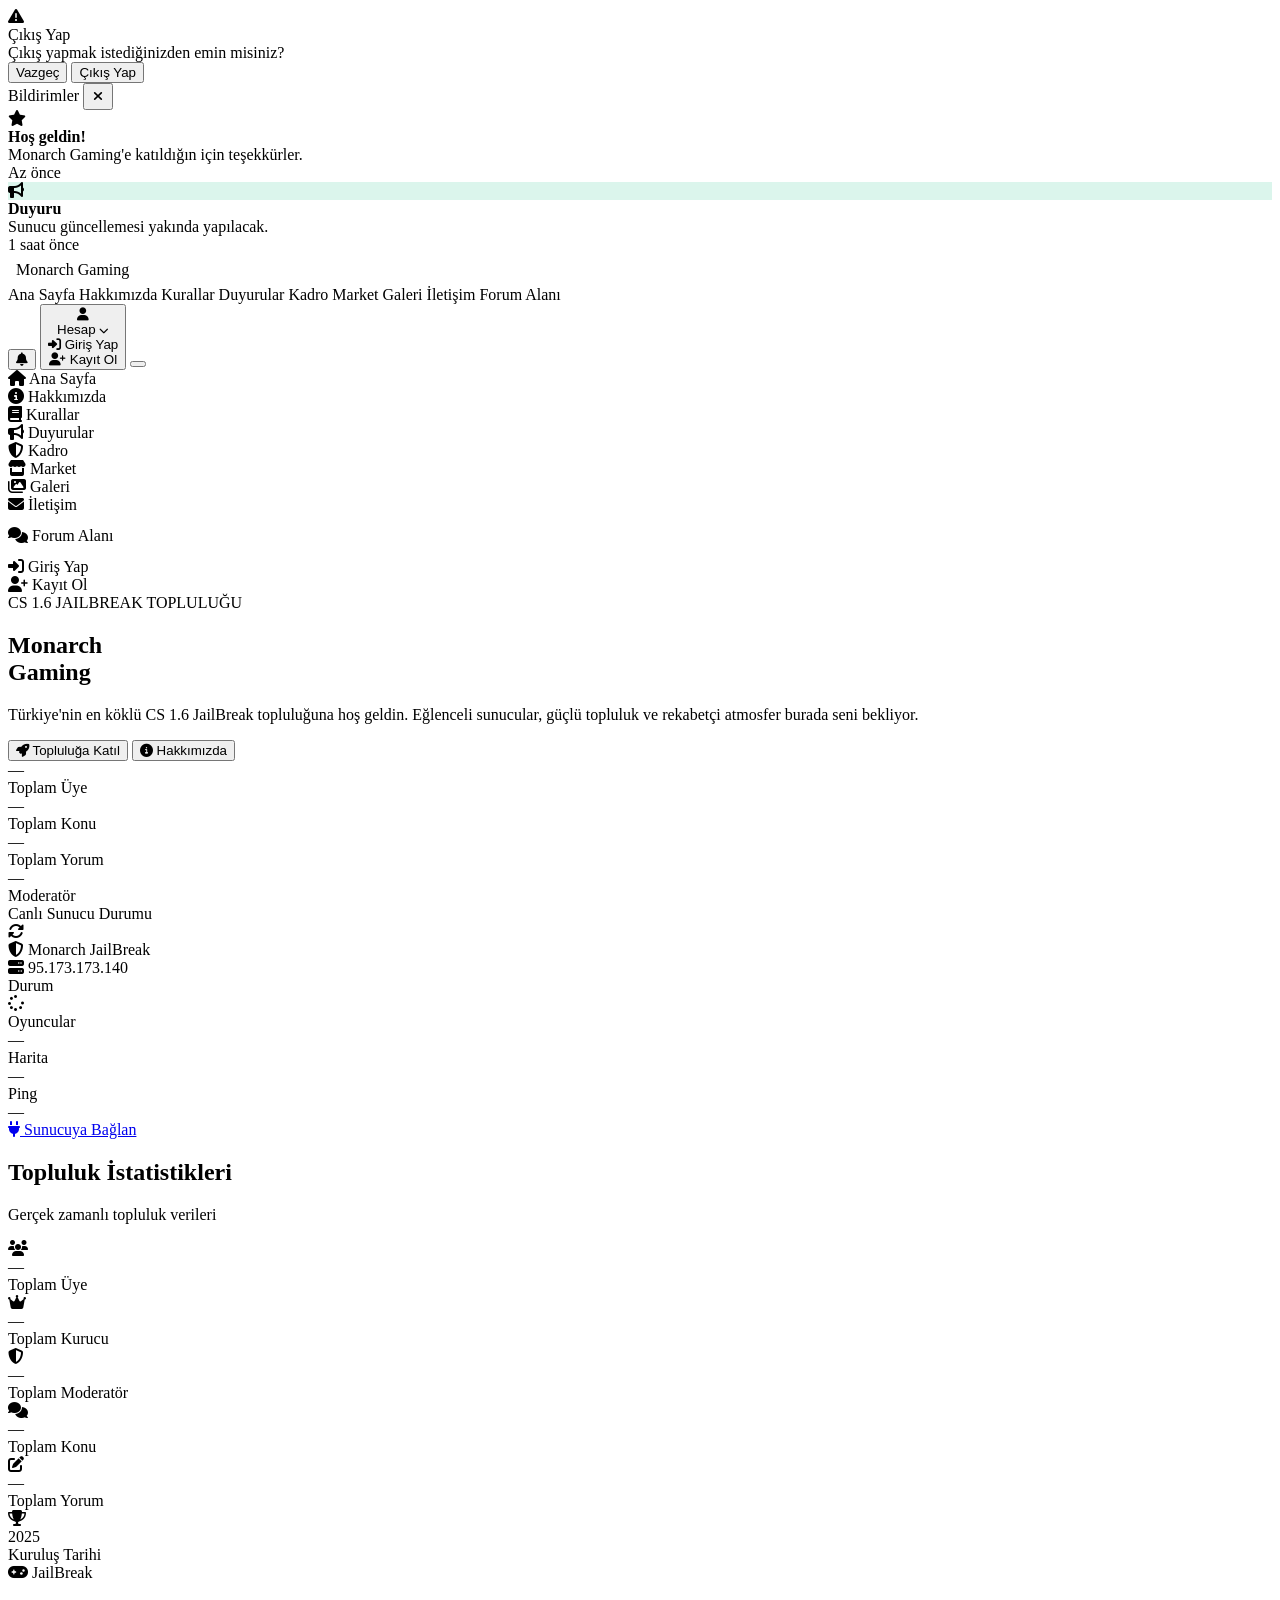
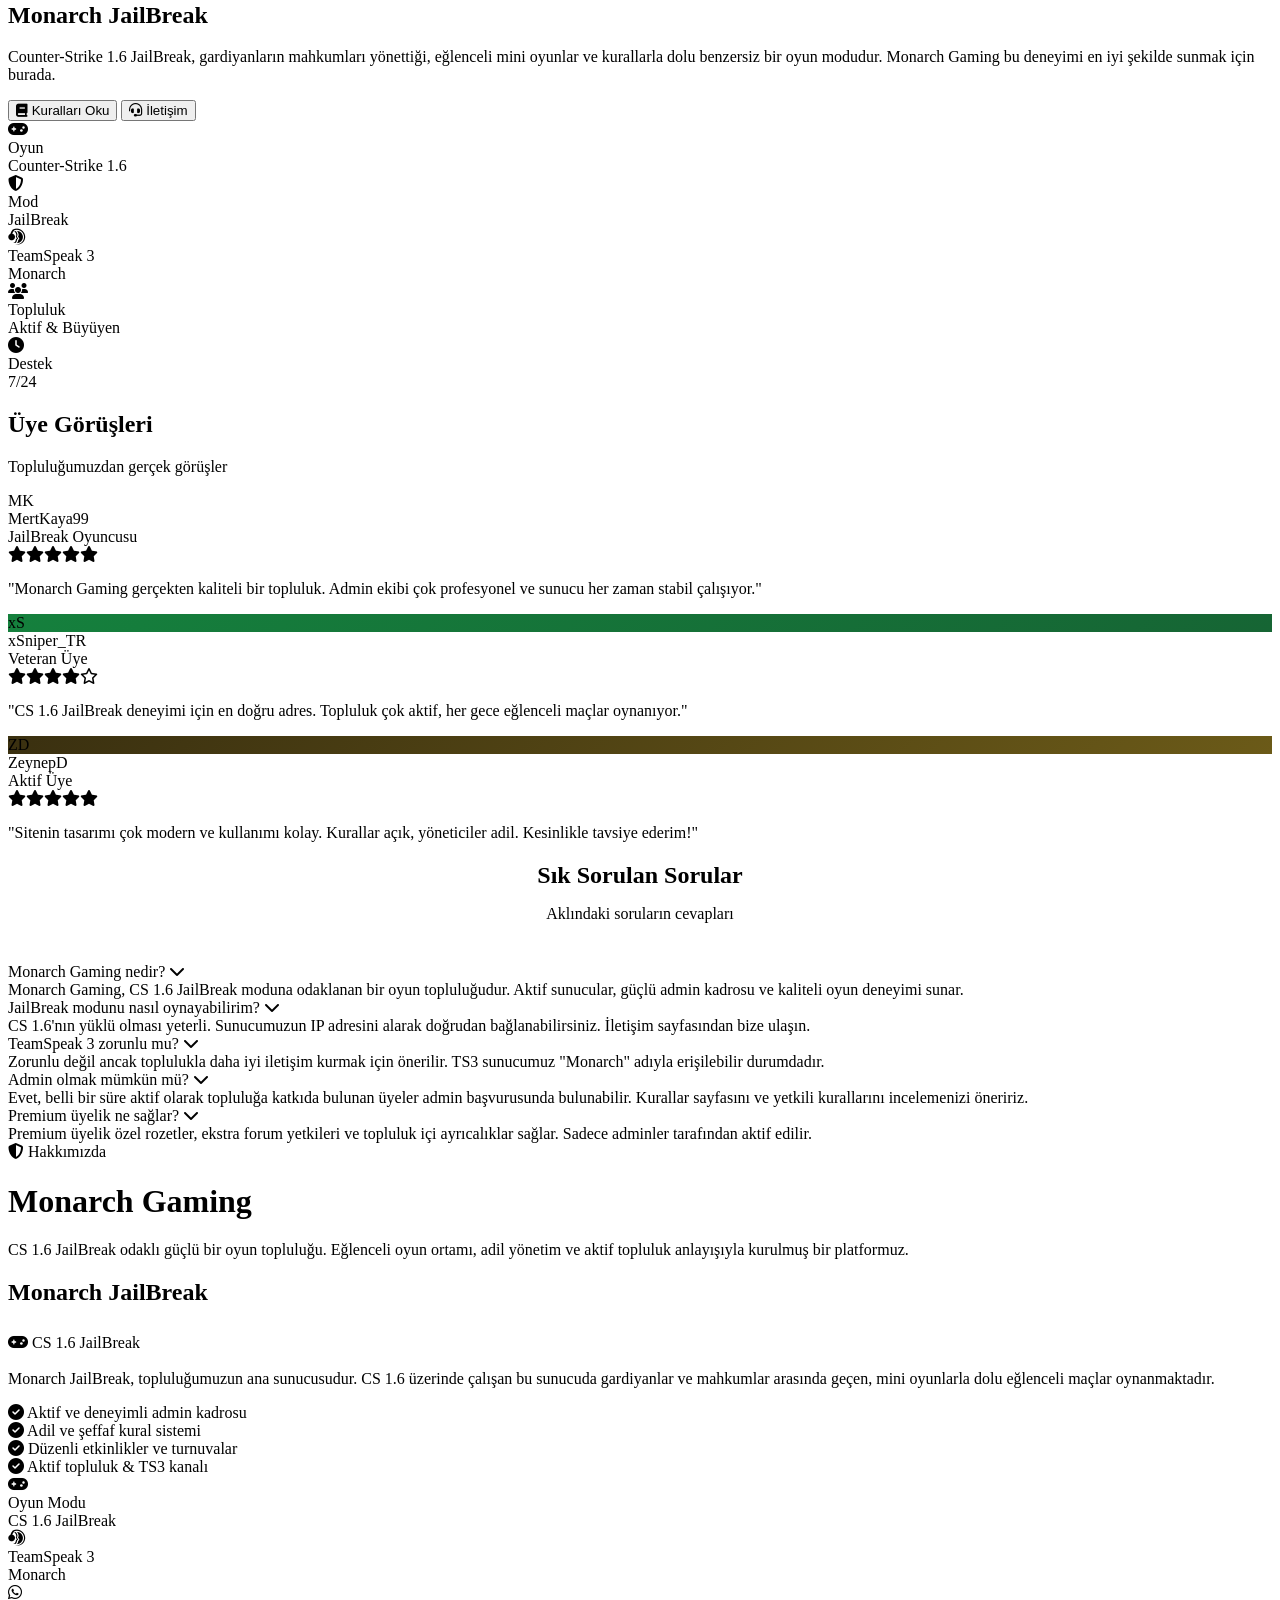
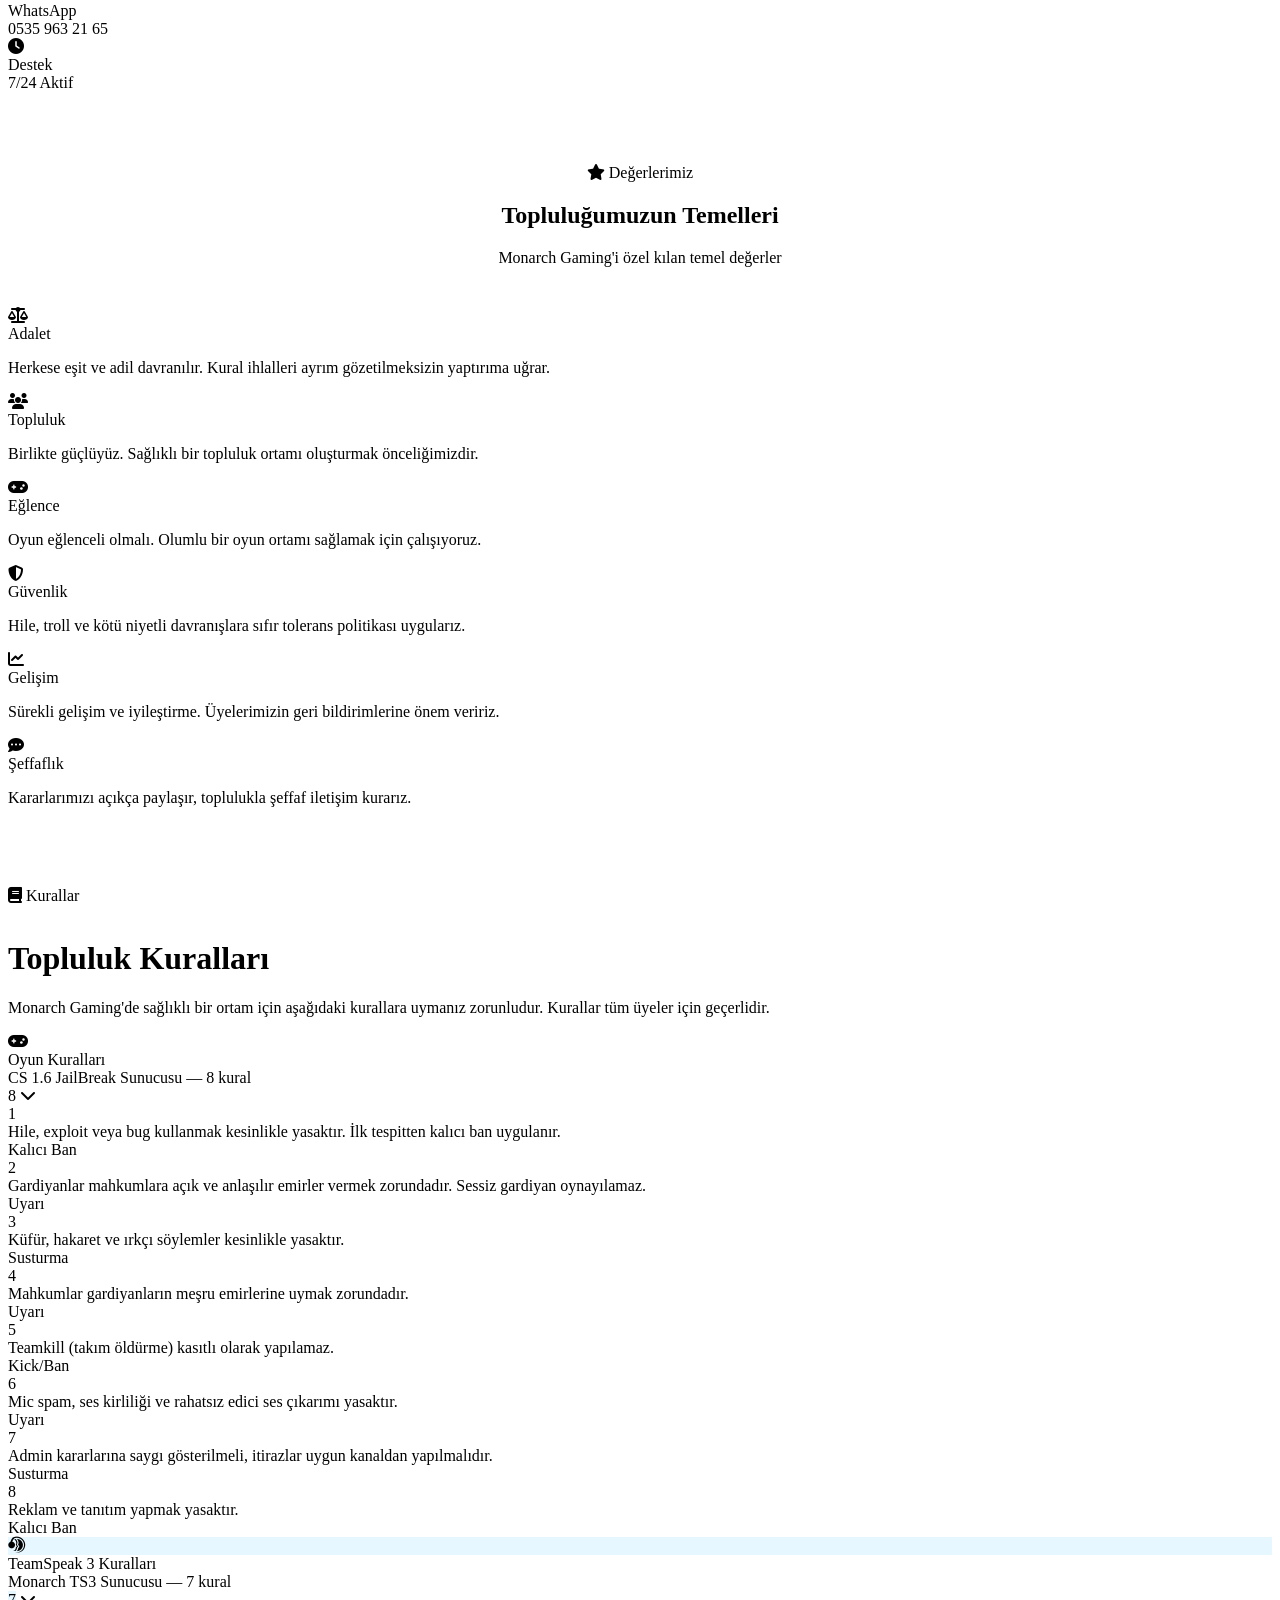
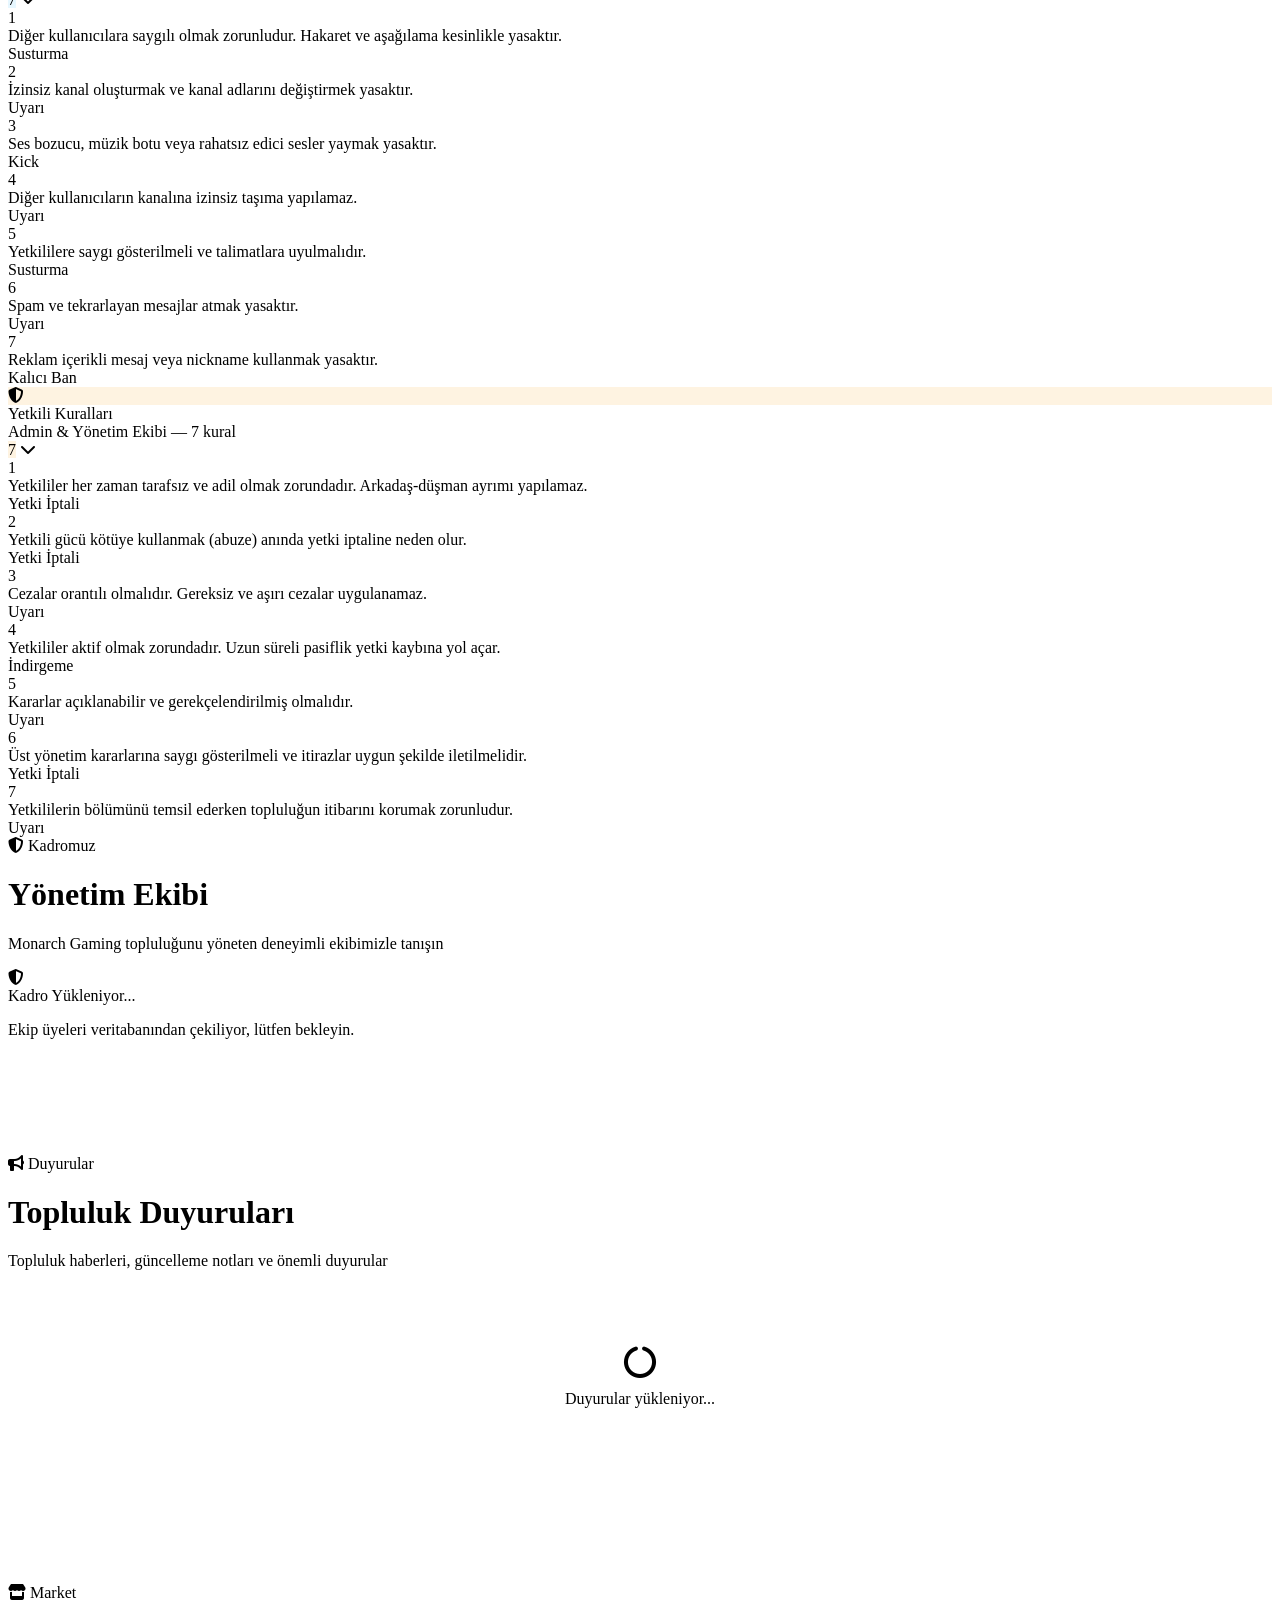
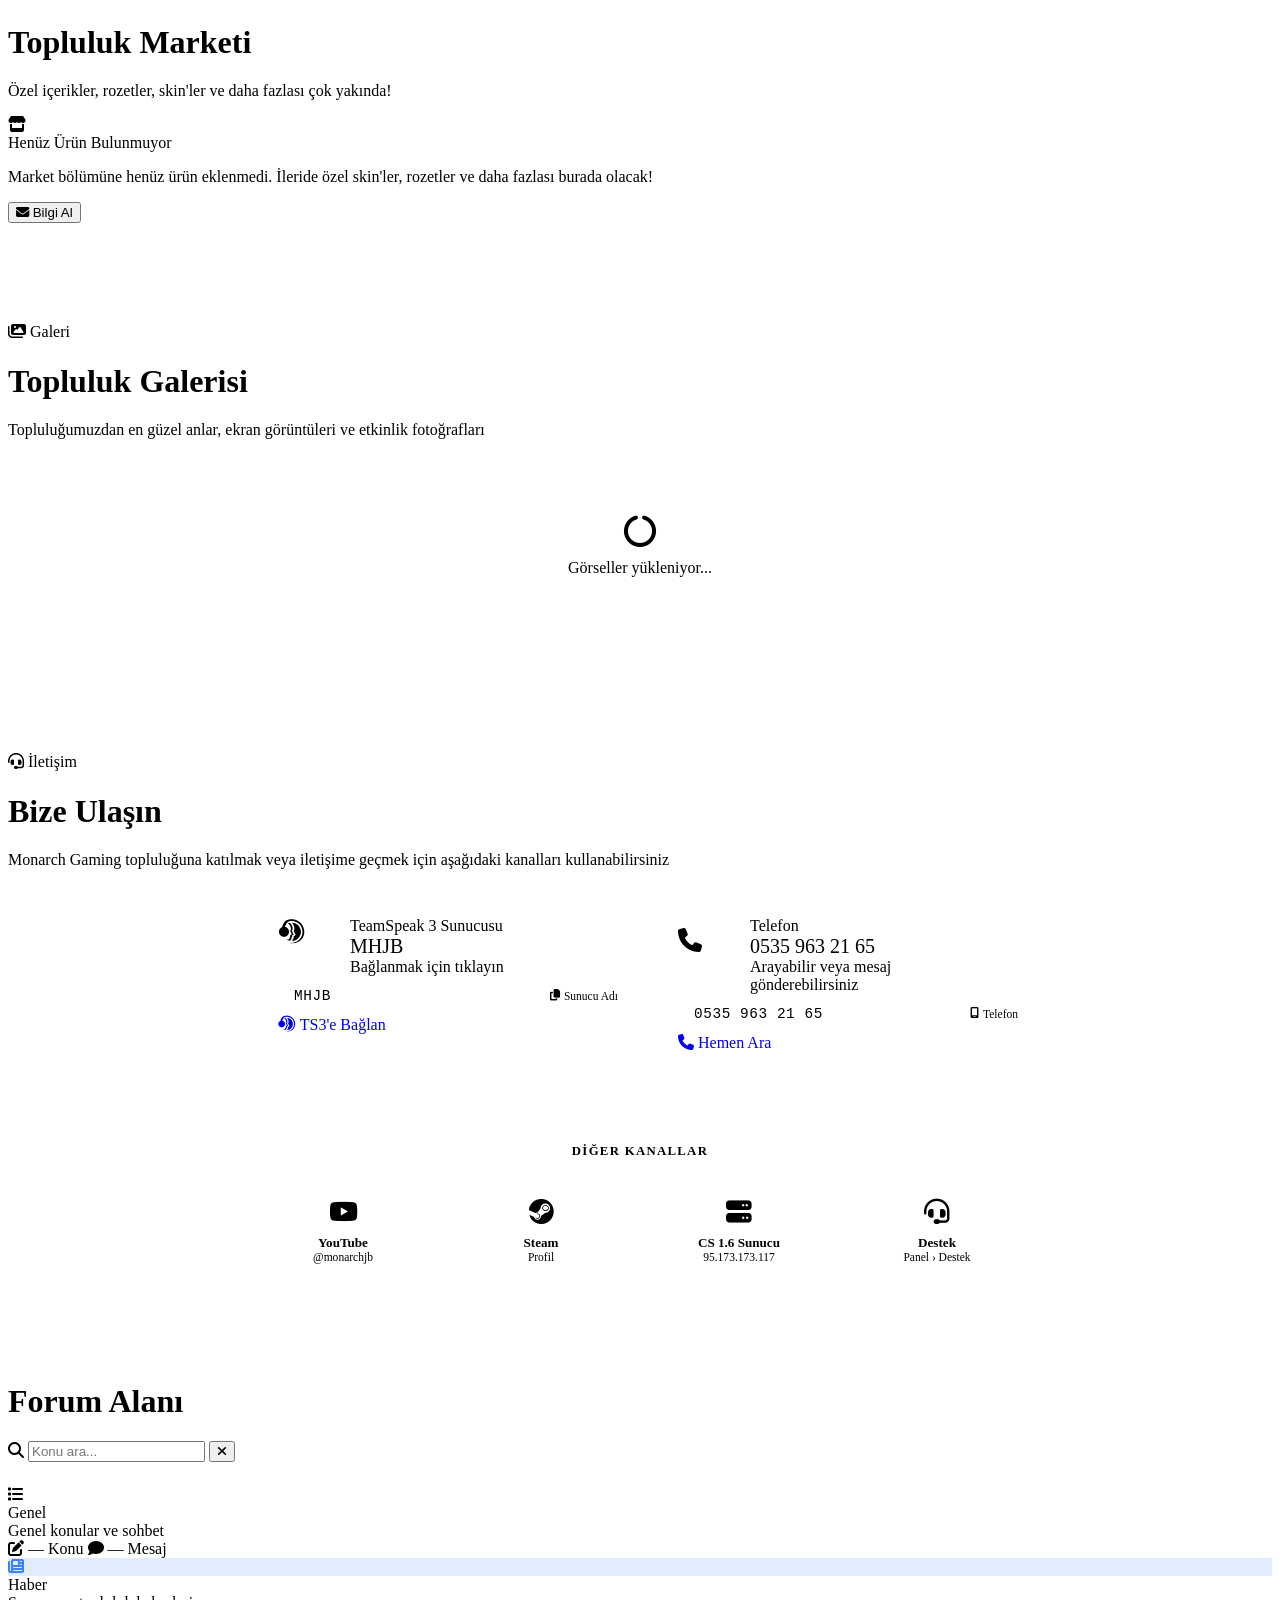
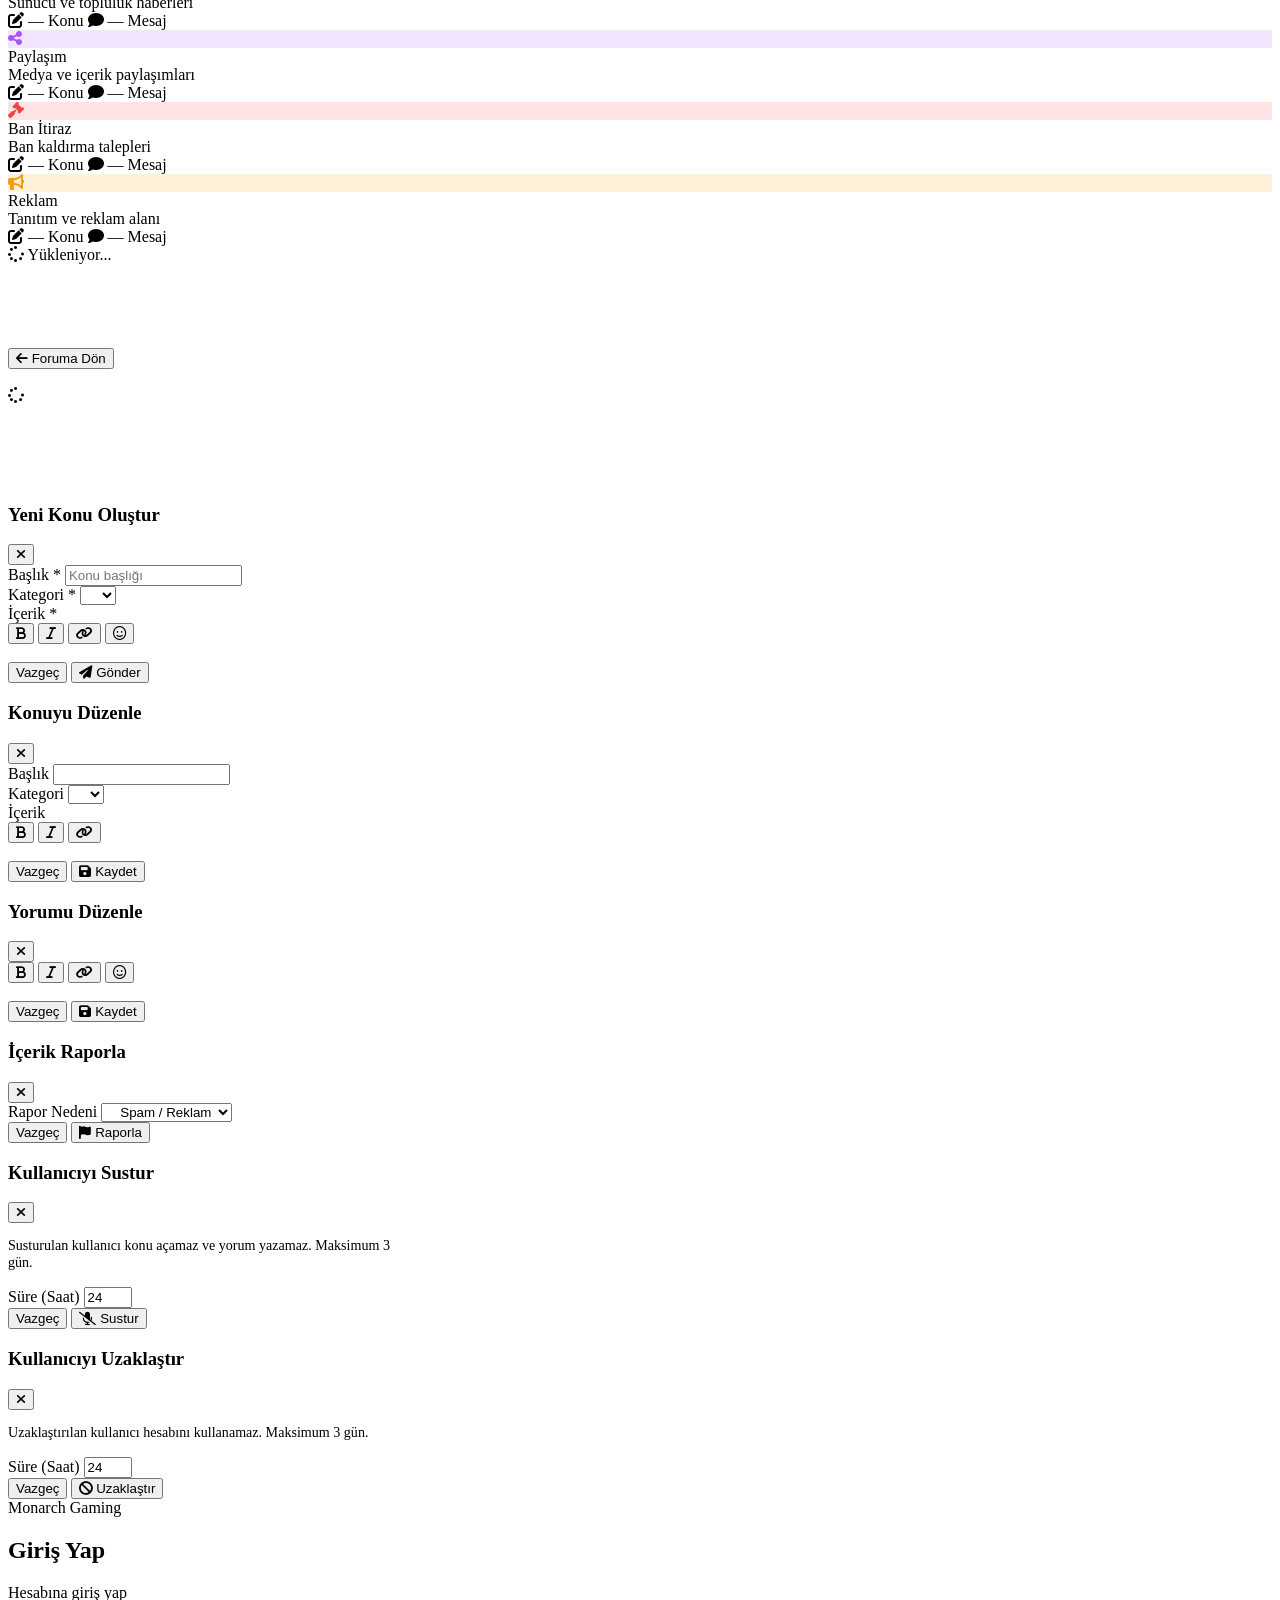
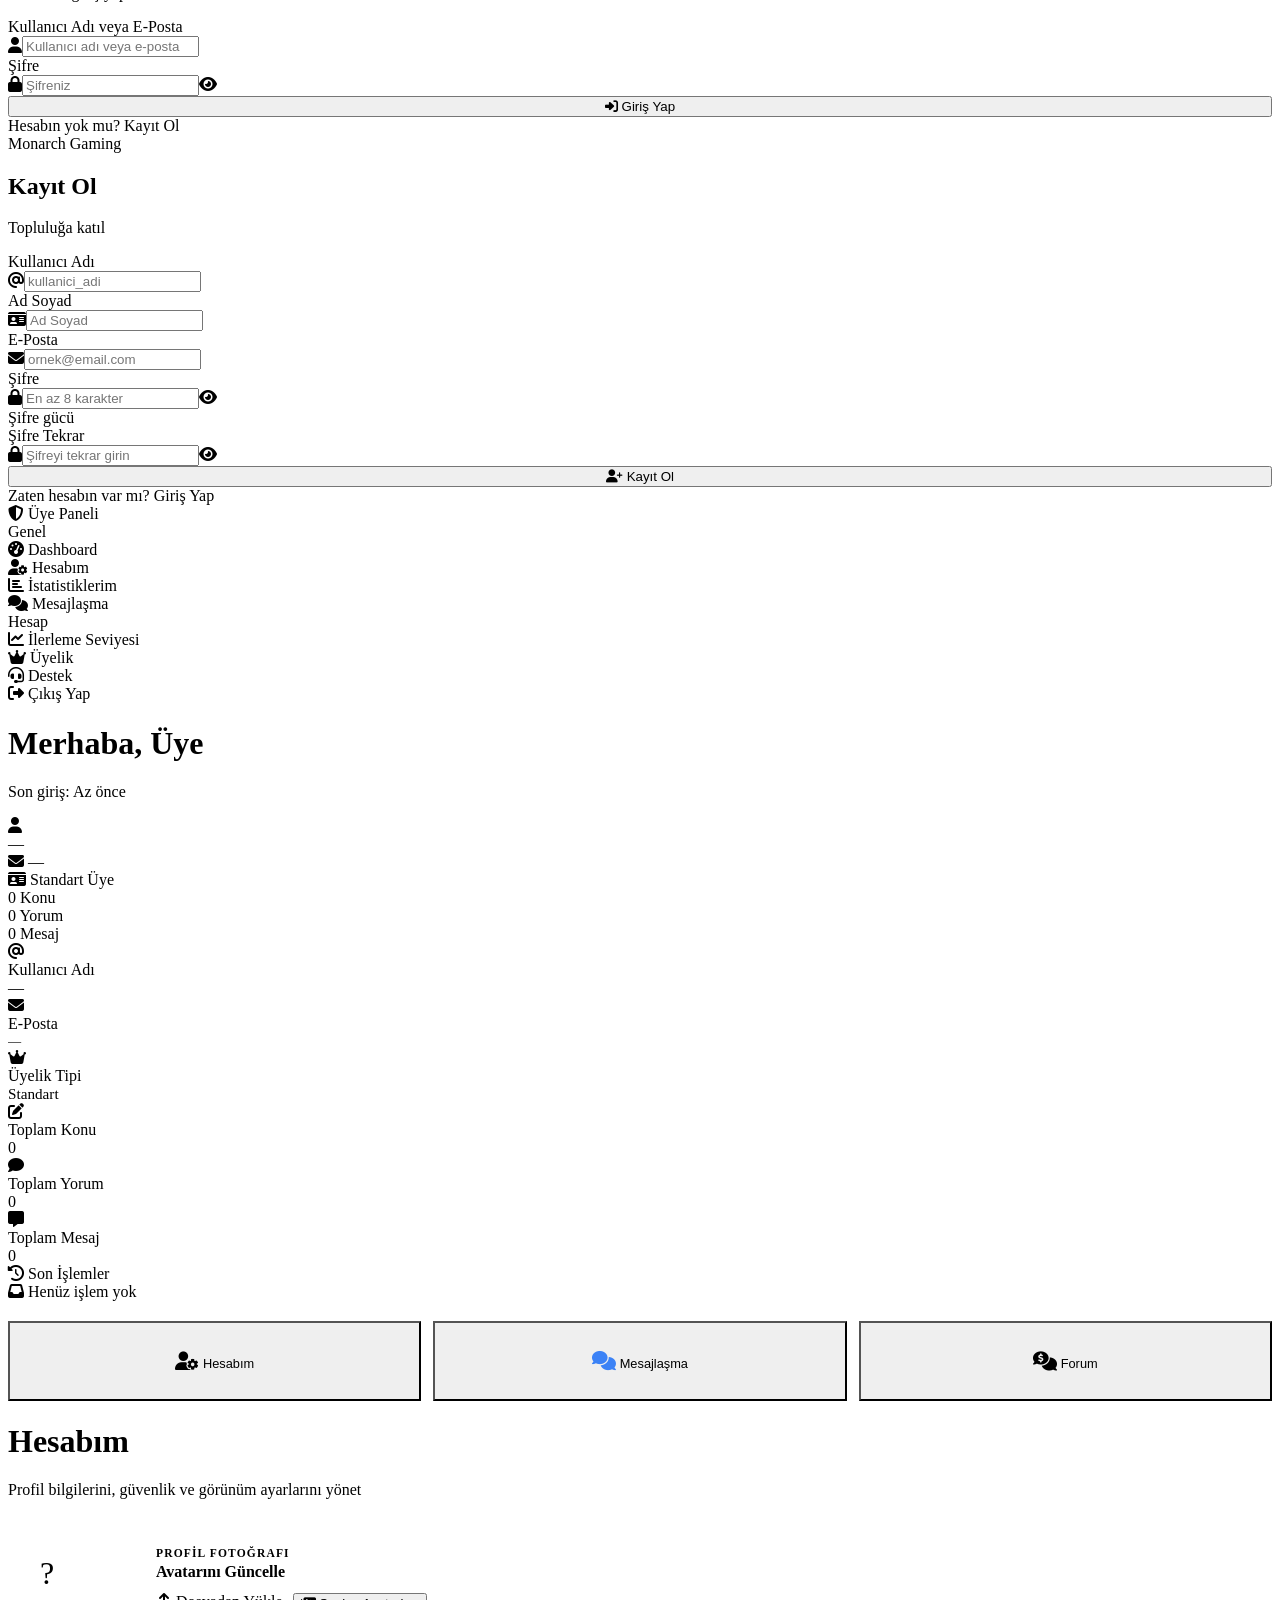
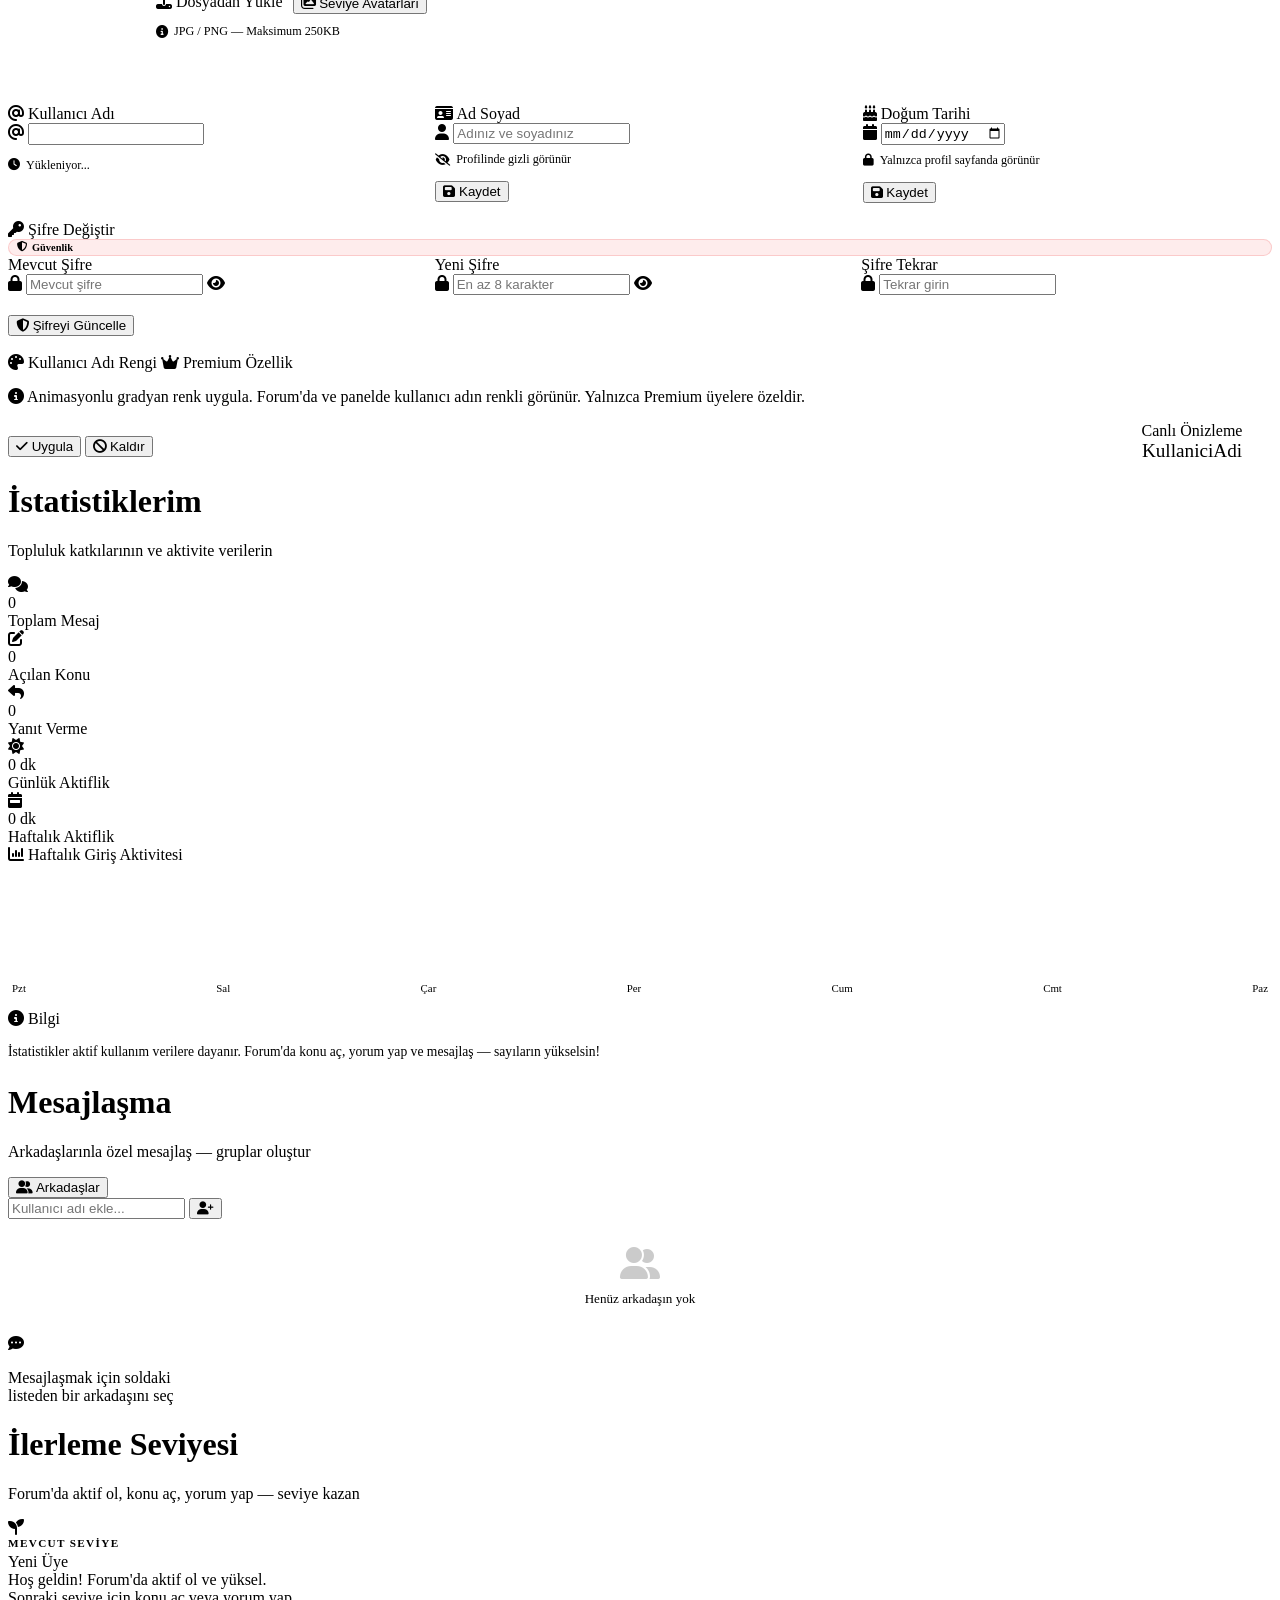
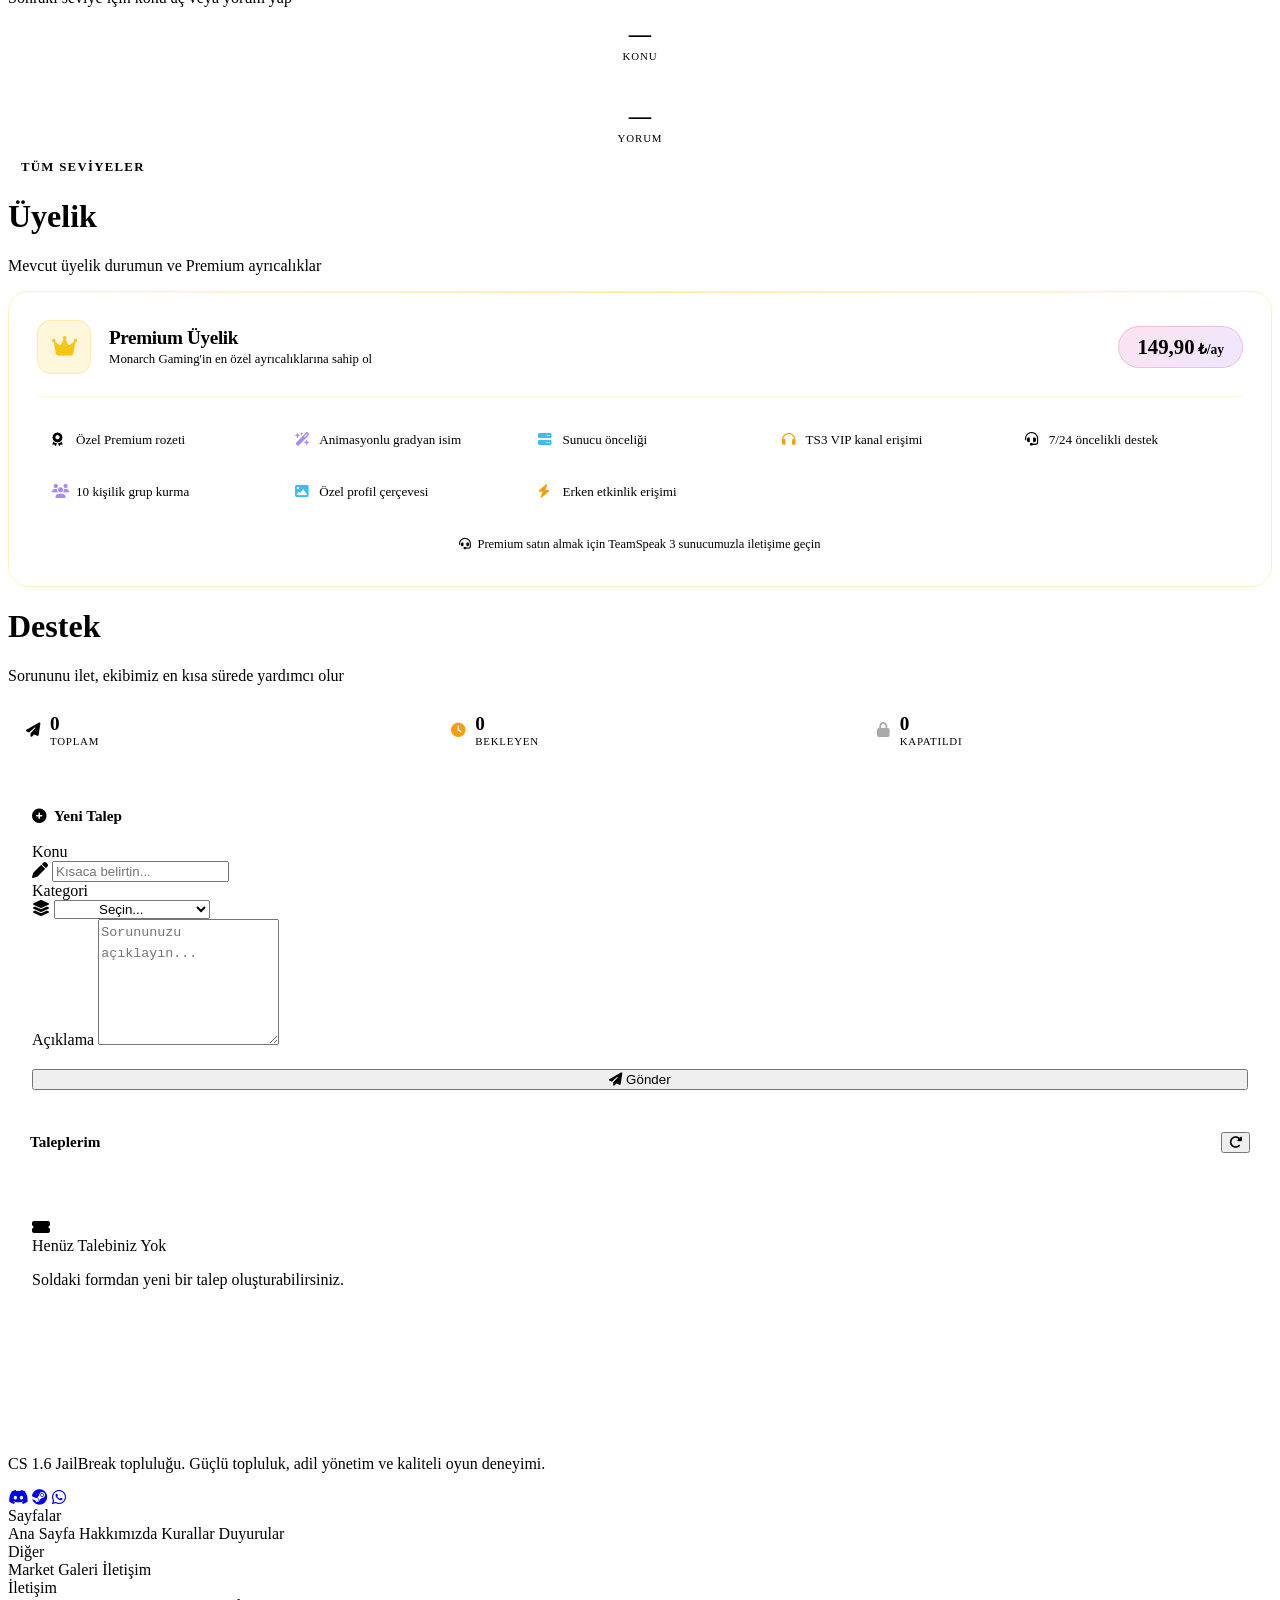
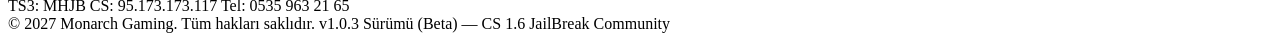
==== index.html @ a796d702 "Add files via upload" ====
<!DOCTYPE html>
<html lang="tr" data-theme="dark">
<head>
  <meta charset="UTF-8" />
  <meta name="viewport" content="width=device-width, initial-scale=1.0" />
  <title>Monarch Gaming — CS 1.6 JailBreak Community</title>
  <meta name="description" content="Monarch Gaming — Türkiye'nin önde gelen CS 1.6 JailBreak topluluğu." />
  <link rel="icon" href="images/monarch-logo.png" type="image/png" />
  <link rel="preconnect" href="https://fonts.googleapis.com" />
  <link rel="preconnect" href="https://fonts.gstatic.com" crossorigin />
  <link href="https://fonts.googleapis.com/css2?family=Poppins:ital,wght@0,300;0,400;0,500;0,600;0,700;0,800;0,900;1,400&family=JetBrains+Mono:wght@400;500;700&display=swap" rel="stylesheet" />
  <link rel="stylesheet" href="https://cdn.jsdelivr.net/npm/@fortawesome/fontawesome-free@6.4.0/css/all.min.css" />
  <link rel="stylesheet" href="css/style.css" />
  <link rel="stylesheet" href="css/pages.css" />
  <link rel="stylesheet" href="css/forum.css" />
  <link rel="stylesheet" href="css/dashboard.css" />
</head>
<body>

<!-- FADE-IN OVERLAY -->
<div id="loading-screen"></div>

<div class="bg-mesh"></div>
<div id="toast-container"></div>

<!-- CONFIRM MODAL -->
<div class="confirm-modal-backdrop" id="confirm-modal">
  <div class="confirm-modal">
    <div class="confirm-icon"><i class="fa-solid fa-triangle-exclamation" style="color:var(--warning)"></i></div>
    <div class="confirm-title" id="confirm-title">Çıkış Yap</div>
    <div class="confirm-desc"  id="confirm-desc">Çıkış yapmak istediğinizden emin misiniz?</div>
    <div class="confirm-btns">
      <button class="btn btn-ghost"   onclick="closeConfirm()">Vazgeç</button>
      <button class="btn btn-danger"  id="confirm-ok-btn">Çıkış Yap</button>
    </div>
  </div>
</div>

<!-- NOTIFICATION PANEL -->
<div class="notif-panel" id="notif-panel">
  <div class="notif-panel-header">
    <span>Bildirimler</span>
    <button class="btn btn-sm btn-ghost" onclick="document.getElementById('notif-panel').classList.remove('open')" style="padding:4px 8px"><i class="fa-solid fa-times"></i></button>
  </div>
  <div class="notif-item">
    <div class="notif-icon"><i class="fa-solid fa-star"></i></div>
    <div><div class="notif-text"><strong>Hoş geldin!</strong><br>Monarch Gaming'e katıldığın için teşekkürler.</div><div class="notif-time">Az önce</div></div>
  </div>
  <div class="notif-item">
    <div class="notif-icon" style="background:rgba(16,185,129,.15);color:var(--success)"><i class="fa-solid fa-bullhorn"></i></div>
    <div><div class="notif-text"><strong>Duyuru</strong><br>Sunucu güncellemesi yakında yapılacak.</div><div class="notif-time">1 saat önce</div></div>
  </div>
</div>

<!-- ══════════════════════════════════════════
     NAVBAR
══════════════════════════════════════════ -->
<nav class="navbar" id="navbar">
  <span class="nav-logo" onclick="showPage('home')" style="display:flex;align-items:center;gap:8px"><img src="images/monarch-logo.png" style="height:32px;object-fit:contain" alt="" />Monarch Gaming</span>

  <div class="nav-links" id="nav-links">
    <span class="nav-link active" id="nav-home"        onclick="showPage('home')">Ana Sayfa</span>
    <span class="nav-link"       id="nav-about"        onclick="showPage('about')">Hakkımızda</span>
    <span class="nav-link"       id="nav-rules"        onclick="showPage('rules')">Kurallar</span>
    <span class="nav-link"       id="nav-announcements"onclick="showPage('announcements')">Duyurular</span>
    <span class="nav-link"       id="nav-staff"        onclick="showPage('staff')">Kadro</span>
    <span class="nav-link"       id="nav-market"       onclick="showPage('market')">Market</span>
    <span class="nav-link"       id="nav-gallery"      onclick="showPage('gallery')">Galeri</span>
    <span class="nav-link"       id="nav-contact"      onclick="showPage('contact')">İletişim</span>
    <span class="nav-link-forum" id="nav-forum"        onclick="showPage('forum')">Forum Alanı</span>
  </div>

  <div class="nav-right">
    <button class="notif-btn" id="notif-btn" onclick="toggleNotif()" title="Bildirimler">
      <i class="fa-solid fa-bell"></i>
      <span class="notif-badge" id="notif-badge"></span>
    </button>

    <button class="account-btn" id="account-btn" onclick="toggleAccountMenu()">
      <div class="account-avatar" id="account-avatar"><i class="fa-solid fa-user"></i></div>
      <span id="account-label">Hesap</span>
      <i class="fa-solid fa-chevron-down" style="font-size:.6rem;color:var(--text-muted)"></i>
      <div class="account-dropdown" id="account-dropdown">
        <div id="guest-menu">
          <div class="acc-menu-item" onclick="showPage('login')"><i class="fa-solid fa-right-to-bracket"></i> Giriş Yap</div>
          <div class="acc-menu-item" onclick="showPage('register')"><i class="fa-solid fa-user-plus"></i> Kayıt Ol</div>
        </div>
        <div id="user-menu" style="display:none">
          <div class="acc-menu-item" onclick="showDashboard('dashboard')"><i class="fa-solid fa-gauge"></i> Dashboard</div>
          <div class="acc-menu-item" onclick="showDashboard('account')"><i class="fa-solid fa-user-gear"></i> Hesabım</div>
          <div class="acc-divider"></div>
          <div class="acc-menu-item logout" onclick="askLogout()"><i class="fa-solid fa-right-from-bracket"></i> Çıkış Yap</div>
        </div>
      </div>
    </button>
    <button class="hamburger" id="hamburger" onclick="toggleMobileNav()">
      <span></span><span></span><span></span>
    </button>
  </div>
</nav>

<!-- MOBILE NAV -->
<nav class="mobile-nav" id="mobile-nav">
  <div class="mobile-nav-link active" onclick="showPage('home');closeMobileNav()"><i class="fa-solid fa-house"></i> Ana Sayfa</div>
  <div class="mobile-nav-link" onclick="showPage('about');closeMobileNav()"><i class="fa-solid fa-info-circle"></i> Hakkımızda</div>
  <div class="mobile-nav-link" onclick="showPage('rules');closeMobileNav()"><i class="fa-solid fa-book"></i> Kurallar</div>
  <div class="mobile-nav-link" onclick="showPage('announcements');closeMobileNav()"><i class="fa-solid fa-bullhorn"></i> Duyurular</div>
  <div class="mobile-nav-link" onclick="showPage('staff');closeMobileNav()"><i class="fa-solid fa-shield-halved"></i> Kadro</div>
  <div class="mobile-nav-link" onclick="showPage('market');closeMobileNav()"><i class="fa-solid fa-store"></i> Market</div>
  <div class="mobile-nav-link" onclick="showPage('gallery');closeMobileNav()"><i class="fa-solid fa-images"></i> Galeri</div>
  <div class="mobile-nav-link" onclick="showPage('contact');closeMobileNav()"><i class="fa-solid fa-envelope"></i> İletişim</div>
  <div style="height:1px;background:var(--border);margin:6px 12px"></div>
  <div class="mobile-nav-link" onclick="showPage('forum');closeMobileNav()"><i class="fa-solid fa-comments"></i> Forum Alanı</div>
  <div style="height:1px;background:var(--border);margin:6px 12px"></div>
  <div class="mobile-nav-link" onclick="showPage('login');closeMobileNav()"><i class="fa-solid fa-right-to-bracket"></i> Giriş Yap</div>
  <div class="mobile-nav-link" onclick="showPage('register');closeMobileNav()"><i class="fa-solid fa-user-plus"></i> Kayıt Ol</div>
</nav>

<!-- ══════════════════════════════════════════
     MAIN CONTENT
══════════════════════════════════════════ -->
<main class="main-content">

<!-- ═══════ HOME ═══════ -->
<div class="page active" id="page-home">
  <!-- Hero -->
  <section class="hero section">
    <div class="hero-bg">
      <div class="hero-orb hero-orb-1"></div>
      <div class="hero-orb hero-orb-2"></div>
      <div class="hero-grid-lines"></div>
    </div>
    <div class="container">
      <div class="hero-split page-transition-enter">
        <!-- Left: Community content -->
        <div class="hero-left">
          <div class="hero-badge"><span class="hero-badge-dot"></span> CS 1.6 JAILBREAK TOPLULUĞU</div>
          <h1 class="hero-title">
            Monarch<br>
            <span class="gradient-text">Gaming</span>
          </h1>
          <p class="hero-desc">
            Türkiye'nin en köklü CS 1.6 JailBreak topluluğuna hoş geldin. Eğlenceli sunucular, güçlü topluluk ve rekabetçi atmosfer burada seni bekliyor.
          </p>
          <div class="hero-actions">
            <button class="btn btn-primary btn-lg" onclick="showPage('register')"><i class="fa-solid fa-rocket"></i> Topluluğa Katıl</button>
            <button class="btn btn-outline btn-lg" onclick="showPage('about')"><i class="fa-solid fa-info-circle"></i> Hakkımızda</button>
          </div>
          <div class="hero-stats">
            <div><div class="hero-stat-num" id="hs-members">—</div><div class="hero-stat-label">Toplam Üye</div></div>
            <div><div class="hero-stat-num" id="hs-topics">—</div><div class="hero-stat-label">Toplam Konu</div></div>
            <div><div class="hero-stat-num" id="hs-posts">—</div><div class="hero-stat-label">Toplam Yorum</div></div>
            <div><div class="hero-stat-num" id="hs-moderators">—</div><div class="hero-stat-label">Moderatör</div></div>
          </div>
        </div>
        <!-- Right: Live server status -->
        <div class="hero-right">
          <div class="server-status-card" id="hero-server-card">
            <div class="ssc-header">
              <div class="ssc-title-row">
                <div class="ssc-badge-dot" id="ssc-dot"></div>
                <span class="ssc-title">Canlı Sunucu Durumu</span>
              </div>
              <span class="ssc-refresh" onclick="fetchServerStatus()" title="Yenile"><i class="fa-solid fa-rotate"></i></span>
            </div>
            <div class="ssc-name"><i class="fa-solid fa-shield-halved"></i> Monarch JailBreak</div>
            <div class="ssc-ip"><i class="fa-solid fa-server"></i> <span id="ssc-ip-text">95.173.173.140</span></div>
            <div class="ssc-status-row">
              <div class="ssc-stat">
                <div class="ssc-stat-label">Durum</div>
                <div class="ssc-stat-val" id="ssc-status"><i class="fa-solid fa-spinner fa-spin"></i></div>
              </div>
              <div class="ssc-stat">
                <div class="ssc-stat-label">Oyuncular</div>
                <div class="ssc-stat-val" id="ssc-players">—</div>
              </div>
              <div class="ssc-stat">
                <div class="ssc-stat-label">Harita</div>
                <div class="ssc-stat-val" id="ssc-map">—</div>
              </div>
              <div class="ssc-stat">
                <div class="ssc-stat-label">Ping</div>
                <div class="ssc-stat-val" id="ssc-ping">—</div>
              </div>
            </div>
            <div class="ssc-player-list" id="ssc-player-list"></div>
            <a class="btn btn-primary ssc-connect-btn" href="steam://connect/95.173.173.140" onclick="this.href='steam://connect/95.173.173.140'">
              <i class="fa-solid fa-plug"></i> Sunucuya Bağlan
            </a>
          </div>
        </div>
      </div>
    </div>
  </section>

  <!-- Community Stats -->
  <section class="community-stats">
    <div class="container">
      <div class="cs-header">
        <h2 class="section-title">Topluluk <span class="gradient-text">İstatistikleri</span></h2>
        <p class="section-subtitle">Gerçek zamanlı topluluk verileri</p>
      </div>
      <div class="stats-grid-6">
        <div class="stat-card">
          <div class="stat-card-icon-wrap"><i class="fa-solid fa-users"></i></div>
          <span class="stat-value" id="stat-members">—</span>
          <div class="stat-label">Toplam Üye</div>
        </div>
        <div class="stat-card">
          <div class="stat-card-icon-wrap" style="background:rgba(255,255,255,.06);color:var(--text-secondary)"><i class="fa-solid fa-crown"></i></div>
          <span class="stat-value" id="stat-founders">—</span>
          <div class="stat-label">Toplam Kurucu</div>
        </div>
        <div class="stat-card">
          <div class="stat-card-icon-wrap" style="background:rgba(255,255,255,.07);color:var(--text-secondary)"><i class="fa-solid fa-shield-halved"></i></div>
          <span class="stat-value" id="stat-moderators">—</span>
          <div class="stat-label">Toplam Moderatör</div>
        </div>
        <div class="stat-card">
          <div class="stat-card-icon-wrap" style="background:rgba(255,255,255,.07);color:var(--text-secondary)"><i class="fa-solid fa-comments"></i></div>
          <span class="stat-value" id="stat-topics">—</span>
          <div class="stat-label">Toplam Konu</div>
        </div>
        <div class="stat-card">
          <div class="stat-card-icon-wrap" style="background:rgba(255,255,255,.07);color:var(--text-secondary)"><i class="fa-solid fa-pen-to-square"></i></div>
          <span class="stat-value" id="stat-posts">—</span>
          <div class="stat-label">Toplam Yorum</div>
        </div>
        <div class="stat-card">
          <div class="stat-card-icon-wrap" style="background:rgba(255,255,255,.07);color:var(--text-secondary)"><i class="fa-solid fa-trophy"></i></div>
          <span class="stat-value">2025</span>
          <div class="stat-label">Kuruluş Tarihi</div>
        </div>
      </div>
    </div>
  </section>

  <!-- Server Info -->
  <section class="server-info section">
    <div class="container">
      <div class="server-card">
        <div>
          <div class="server-badge"><span class="badge badge-accent"><i class="fa-solid fa-gamepad"></i> JailBreak</span></div>
          <h2 class="server-title">Monarch <span class="gradient-text">JailBreak</span></h2>
          <p class="server-desc">Counter-Strike 1.6 JailBreak, gardiyanların mahkumları yönettiği, eğlenceli mini oyunlar ve kurallarla dolu benzersiz bir oyun modudur. Monarch Gaming bu deneyimi en iyi şekilde sunmak için burada.</p>
          <div class="hero-actions" style="margin-top:0">
            <button class="btn btn-primary" onclick="showPage('rules')"><i class="fa-solid fa-book"></i> Kuralları Oku</button>
            <button class="btn btn-ghost" onclick="showPage('contact')"><i class="fa-solid fa-headset"></i> İletişim</button>
          </div>
        </div>
        <div>
          <div class="server-details">
            <div class="server-detail-item">
              <i class="fa-solid fa-gamepad"></i>
              <div><div class="server-detail-label">Oyun</div><div class="server-detail-val">Counter-Strike 1.6</div></div>
            </div>
            <div class="server-detail-item">
              <i class="fa-solid fa-shield-halved"></i>
              <div><div class="server-detail-label">Mod</div><div class="server-detail-val">JailBreak</div></div>
            </div>
            <div class="server-detail-item">
              <i class="fa-brands fa-teamspeak"></i>
              <div><div class="server-detail-label">TeamSpeak 3</div><div class="server-detail-val">Monarch</div></div>
            </div>
            <div class="server-detail-item">
              <i class="fa-solid fa-users"></i>
              <div><div class="server-detail-label">Topluluk</div><div class="server-detail-val">Aktif & Büyüyen</div></div>
            </div>
            <div class="server-detail-item">
              <i class="fa-solid fa-clock"></i>
              <div><div class="server-detail-label">Destek</div><div class="server-detail-val">7/24</div></div>
            </div>
          </div>
        </div>
      </div>
    </div>
  </section>

  <!-- Reviews -->
  <section class="reviews-section">
    <div class="container">
      <h2 class="section-title">Üye <span class="gradient-text">Görüşleri</span></h2>
      <p class="section-subtitle">Topluluğumuzdan gerçek görüşler</p>
      <div class="reviews-grid">
        <div class="review-card">
          <div class="review-header">
            <div class="reviewer-avatar">MK</div>
            <div><div class="reviewer-name">MertKaya99</div><div class="reviewer-game">JailBreak Oyuncusu</div></div>
          </div>
          <div class="review-stars"><i class="fa-solid fa-star"></i><i class="fa-solid fa-star"></i><i class="fa-solid fa-star"></i><i class="fa-solid fa-star"></i><i class="fa-solid fa-star"></i></div>
          <p class="review-text">"Monarch Gaming gerçekten kaliteli bir topluluk. Admin ekibi çok profesyonel ve sunucu her zaman stabil çalışıyor."</p>
        </div>
        <div class="review-card">
          <div class="review-header">
            <div class="reviewer-avatar" style="background:linear-gradient(135deg,#15803d,#166534)">xS</div>
            <div><div class="reviewer-name">xSniper_TR</div><div class="reviewer-game">Veteran Üye</div></div>
          </div>
          <div class="review-stars"><i class="fa-solid fa-star"></i><i class="fa-solid fa-star"></i><i class="fa-solid fa-star"></i><i class="fa-solid fa-star"></i><i class="fa-regular fa-star"></i></div>
          <p class="review-text">"CS 1.6 JailBreak deneyimi için en doğru adres. Topluluk çok aktif, her gece eğlenceli maçlar oynanıyor."</p>
        </div>
        <div class="review-card">
          <div class="review-header">
            <div class="reviewer-avatar" style="background:linear-gradient(135deg,#3a3010,#6b5a18)">ZD</div>
            <div><div class="reviewer-name">ZeynepD</div><div class="reviewer-game">Aktif Üye</div></div>
          </div>
          <div class="review-stars"><i class="fa-solid fa-star"></i><i class="fa-solid fa-star"></i><i class="fa-solid fa-star"></i><i class="fa-solid fa-star"></i><i class="fa-solid fa-star"></i></div>
          <p class="review-text">"Sitenin tasarımı çok modern ve kullanımı kolay. Kurallar açık, yöneticiler adil. Kesinlikle tavsiye ederim!"</p>
        </div>
      </div>
    </div>
  </section>

  <!-- FAQ -->
  <section class="faq-section">
    <div class="container">
      <h2 class="section-title" style="text-align:center;margin-bottom:8px">Sık Sorulan <span class="gradient-text">Sorular</span></h2>
      <p class="section-subtitle" style="text-align:center;margin-bottom:40px">Aklındaki soruların cevapları</p>
      <div class="faq-list">
        <div class="faq-item">
<div class="faq-question" onclick="toggleFaq(this)">Monarch Gaming nedir? <i class="fa-solid fa-chevron-down faq-chevron"></i></div>
              <div class="faq-answer">Monarch Gaming, CS 1.6 JailBreak moduna odaklanan bir oyun topluluğudur. Aktif sunucular, güçlü admin kadrosu ve kaliteli oyun deneyimi sunar.</div>
        </div>
        <div class="faq-item">
          <div class="faq-question" onclick="toggleFaq(this)">JailBreak modunu nasıl oynayabilirim? <i class="fa-solid fa-chevron-down faq-chevron"></i></div>
          <div class="faq-answer">CS 1.6'nın yüklü olması yeterli. Sunucumuzun IP adresini alarak doğrudan bağlanabilirsiniz. İletişim sayfasından bize ulaşın.</div>
        </div>
        <div class="faq-item">
          <div class="faq-question" onclick="toggleFaq(this)">TeamSpeak 3 zorunlu mu? <i class="fa-solid fa-chevron-down faq-chevron"></i></div>
          <div class="faq-answer">Zorunlu değil ancak toplulukla daha iyi iletişim kurmak için önerilir. TS3 sunucumuz "Monarch" adıyla erişilebilir durumdadır.</div>
        </div>
        <div class="faq-item">
          <div class="faq-question" onclick="toggleFaq(this)">Admin olmak mümkün mü? <i class="fa-solid fa-chevron-down faq-chevron"></i></div>
          <div class="faq-answer">Evet, belli bir süre aktif olarak topluluğa katkıda bulunan üyeler admin başvurusunda bulunabilir. Kurallar sayfasını ve yetkili kurallarını incelemenizi öneririz.</div>
        </div>
        <div class="faq-item">
          <div class="faq-question" onclick="toggleFaq(this)">Premium üyelik ne sağlar? <i class="fa-solid fa-chevron-down faq-chavron"></i></div>
          <div class="faq-answer">Premium üyelik özel rozetler, ekstra forum yetkileri ve topluluk içi ayrıcalıklar sağlar. Sadece adminler tarafından aktif edilir.</div>
        </div>
      </div>
    </div>
  </section>
</div><!-- /page-home -->

<!-- ═══════ ABOUT ═══════ -->
<div class="page" id="page-about">
  <div class="about-page">
    <div class="container">

      <!-- Hero -->
      <div class="about-hero page-transition-enter">
        <div class="page-hero-badge"><i class="fa-solid fa-shield-halved"></i> Hakkımızda</div>
        <h1 class="about-hero-title">Monarch <span class="gradient-text">Gaming</span></h1>
        <p class="about-hero-desc">CS 1.6 JailBreak odaklı güçlü bir oyun topluluğu. Eğlenceli oyun ortamı, adil yönetim ve aktif topluluk anlayışıyla kurulmuş bir platformuz.</p>
      </div>

      <!-- Server Card -->
      <h2 class="section-title" style="margin-bottom:28px">Monarch <span class="gradient-text">JailBreak</span></h2>
      <div class="server-card" style="margin-bottom:72px">
        <div>
          <div class="page-hero-badge" style="margin-bottom:18px"><i class="fa-solid fa-gamepad"></i> CS 1.6 JailBreak</div>
          <p class="server-desc">Monarch JailBreak, topluluğumuzun ana sunucusudur. CS 1.6 üzerinde çalışan bu sunucuda gardiyanlar ve mahkumlar arasında geçen, mini oyunlarla dolu eğlenceli maçlar oynanmaktadır.</p>
          <div class="cheat-features">
            <div class="feature-row"><i class="fa-solid fa-circle-check"></i> Aktif ve deneyimli admin kadrosu</div>
            <div class="feature-row"><i class="fa-solid fa-circle-check"></i> Adil ve şeffaf kural sistemi</div>
            <div class="feature-row"><i class="fa-solid fa-circle-check"></i> Düzenli etkinlikler ve turnuvalar</div>
            <div class="feature-row"><i class="fa-solid fa-circle-check"></i> Aktif topluluk &amp; TS3 kanalı</div>
          </div>
        </div>
        <div>
          <div class="server-details">
            <div class="server-detail-item"><i class="fa-solid fa-gamepad"></i><div><div class="server-detail-label">Oyun Modu</div><div class="server-detail-val">CS 1.6 JailBreak</div></div></div>
            <div class="server-detail-item"><i class="fa-brands fa-teamspeak"></i><div><div class="server-detail-label">TeamSpeak 3</div><div class="server-detail-val">Monarch</div></div></div>
            <div class="server-detail-item"><i class="fa-brands fa-whatsapp"></i><div><div class="server-detail-label">WhatsApp</div><div class="server-detail-val">0535 963 21 65</div></div></div>
            <div class="server-detail-item"><i class="fa-solid fa-clock"></i><div><div class="server-detail-label">Destek</div><div class="server-detail-val">7/24 Aktif</div></div></div>
          </div>
        </div>
      </div>

      <!-- Values -->
      <div style="text-align:center;margin-bottom:40px">
        <div class="page-hero-badge" style="margin-bottom:14px"><i class="fa-solid fa-star"></i> Değerlerimiz</div>
        <h2 class="section-title">Topluluğumuzun <span class="gradient-text">Temelleri</span></h2>
        <p class="section-subtitle">Monarch Gaming'i özel kılan temel değerler</p>
      </div>
      <div class="values-grid" style="margin-bottom:80px">
        <div class="value-card">
          <div class="value-icon-wrap"><i class="fa-solid fa-scale-balanced"></i></div>
          <div class="value-title">Adalet</div>
          <p class="value-desc">Herkese eşit ve adil davranılır. Kural ihlalleri ayrım gözetilmeksizin yaptırıma uğrar.</p>
        </div>
        <div class="value-card">
          <div class="value-icon-wrap"><i class="fa-solid fa-users"></i></div>
          <div class="value-title">Topluluk</div>
          <p class="value-desc">Birlikte güçlüyüz. Sağlıklı bir topluluk ortamı oluşturmak önceliğimizdir.</p>
        </div>
        <div class="value-card">
          <div class="value-icon-wrap"><i class="fa-solid fa-gamepad"></i></div>
          <div class="value-title">Eğlence</div>
          <p class="value-desc">Oyun eğlenceli olmalı. Olumlu bir oyun ortamı sağlamak için çalışıyoruz.</p>
        </div>
        <div class="value-card">
          <div class="value-icon-wrap"><i class="fa-solid fa-shield-halved"></i></div>
          <div class="value-title">Güvenlik</div>
          <p class="value-desc">Hile, troll ve kötü niyetli davranışlara sıfır tolerans politikası uygularız.</p>
        </div>
        <div class="value-card">
          <div class="value-icon-wrap"><i class="fa-solid fa-chart-line"></i></div>
          <div class="value-title">Gelişim</div>
          <p class="value-desc">Sürekli gelişim ve iyileştirme. Üyelerimizin geri bildirimlerine önem veririz.</p>
        </div>
        <div class="value-card">
          <div class="value-icon-wrap" style="background:rgba(255,255,255,.06);border-color:rgba(255,255,255,.12);color:var(--accent)"><i class="fa-solid fa-comment-dots"></i></div>
          <div class="value-title">Şeffaflık</div>
          <p class="value-desc">Kararlarımızı açıkça paylaşır, toplulukla şeffaf iletişim kurarız.</p>
        </div>
      </div>

    </div>
  </div>
</div>

<!-- ═══════ RULES ═══════ -->
<div class="page" id="page-rules">
  <div class="rules-page">
    <div class="container">
      <div class="rules-hero page-transition-enter">
        <span class="badge badge-accent" style="margin-bottom:14px;display:inline-flex"><i class="fa-solid fa-book"></i>&nbsp;Kurallar</span>
        <h1 class="section-title">Topluluk <span class="gradient-text">Kuralları</span></h1>
        <p class="about-hero-desc">Monarch Gaming'de sağlıklı bir ortam için aşağıdaki kurallara uymanız zorunludur. Kurallar tüm üyeler için geçerlidir.</p>
      </div>

      <!-- Accordion Rule Sections -->
      <div class="rules-accordion">

        <!-- Oyun Kuralları -->
        <div class="rule-section" id="rs-game">
          <div class="rule-section-header" onclick="toggleRuleSection('rs-game')">
            <div class="rule-section-left">
              <div class="rule-section-icon"><i class="fa-solid fa-gamepad"></i></div>
              <div>
                <div class="rule-section-title">Oyun Kuralları</div>
                <div class="rule-section-sub">CS 1.6 JailBreak Sunucusu — 8 kural</div>
              </div>
            </div>
            <div class="rule-section-meta">
              <span class="rule-count-badge">8</span>
              <i class="fa-solid fa-chevron-down rule-section-chevron"></i>
            </div>
          </div>
          <div class="rule-section-body">
            <div class="rule-table">
              <div class="rule-row"><div class="rule-num">1</div><div class="rule-text">Hile, exploit veya bug kullanmak kesinlikle yasaktır. İlk tespitten kalıcı ban uygulanır.</div><div class="rule-severity high">Kalıcı Ban</div></div>
              <div class="rule-row"><div class="rule-num">2</div><div class="rule-text">Gardiyanlar mahkumlara açık ve anlaşılır emirler vermek zorundadır. Sessiz gardiyan oynayılamaz.</div><div class="rule-severity med">Uyarı</div></div>
              <div class="rule-row"><div class="rule-num">3</div><div class="rule-text">Küfür, hakaret ve ırkçı söylemler kesinlikle yasaktır.</div><div class="rule-severity high">Susturma</div></div>
              <div class="rule-row"><div class="rule-num">4</div><div class="rule-text">Mahkumlar gardiyanların meşru emirlerine uymak zorundadır.</div><div class="rule-severity low">Uyarı</div></div>
              <div class="rule-row"><div class="rule-num">5</div><div class="rule-text">Teamkill (takım öldürme) kasıtlı olarak yapılamaz.</div><div class="rule-severity med">Kick/Ban</div></div>
              <div class="rule-row"><div class="rule-num">6</div><div class="rule-text">Mic spam, ses kirliliği ve rahatsız edici ses çıkarımı yasaktır.</div><div class="rule-severity low">Uyarı</div></div>
              <div class="rule-row"><div class="rule-num">7</div><div class="rule-text">Admin kararlarına saygı gösterilmeli, itirazlar uygun kanaldan yapılmalıdır.</div><div class="rule-severity med">Susturma</div></div>
              <div class="rule-row"><div class="rule-num">8</div><div class="rule-text">Reklam ve tanıtım yapmak yasaktır.</div><div class="rule-severity high">Kalıcı Ban</div></div>
            </div>
          </div>
        </div>

        <!-- TS3 Kuralları -->
        <div class="rule-section" id="rs-ts3">
          <div class="rule-section-header" onclick="toggleRuleSection('rs-ts3')">
            <div class="rule-section-left">
              <div class="rule-section-icon" style="background:rgba(56,189,248,.12);color:var(--info)"><i class="fa-brands fa-teamspeak"></i></div>
              <div>
                <div class="rule-section-title">TeamSpeak 3 Kuralları</div>
                <div class="rule-section-sub">Monarch TS3 Sunucusu — 7 kural</div>
              </div>
            </div>
            <div class="rule-section-meta">
              <span class="rule-count-badge" style="background:rgba(56,189,248,.12);color:var(--info)">7</span>
              <i class="fa-solid fa-chevron-down rule-section-chevron"></i>
            </div>
          </div>
          <div class="rule-section-body">
            <div class="rule-table">
              <div class="rule-row"><div class="rule-num">1</div><div class="rule-text">Diğer kullanıcılara saygılı olmak zorunludur. Hakaret ve aşağılama kesinlikle yasaktır.</div><div class="rule-severity high">Susturma</div></div>
              <div class="rule-row"><div class="rule-num">2</div><div class="rule-text">İzinsiz kanal oluşturmak ve kanal adlarını değiştirmek yasaktır.</div><div class="rule-severity med">Uyarı</div></div>
              <div class="rule-row"><div class="rule-num">3</div><div class="rule-text">Ses bozucu, müzik botu veya rahatsız edici sesler yaymak yasaktır.</div><div class="rule-severity med">Kick</div></div>
              <div class="rule-row"><div class="rule-num">4</div><div class="rule-text">Diğer kullanıcıların kanalına izinsiz taşıma yapılamaz.</div><div class="rule-severity low">Uyarı</div></div>
              <div class="rule-row"><div class="rule-num">5</div><div class="rule-text">Yetkililere saygı gösterilmeli ve talimatlara uyulmalıdır.</div><div class="rule-severity med">Susturma</div></div>
              <div class="rule-row"><div class="rule-num">6</div><div class="rule-text">Spam ve tekrarlayan mesajlar atmak yasaktır.</div><div class="rule-severity low">Uyarı</div></div>
              <div class="rule-row"><div class="rule-num">7</div><div class="rule-text">Reklam içerikli mesaj veya nickname kullanmak yasaktır.</div><div class="rule-severity high">Kalıcı Ban</div></div>
            </div>
          </div>
        </div>

        <!-- Yetkili Kuralları -->
        <div class="rule-section" id="rs-admin">
          <div class="rule-section-header" onclick="toggleRuleSection('rs-admin')">
            <div class="rule-section-left">
              <div class="rule-section-icon" style="background:rgba(245,158,11,.12);color:var(--warning)"><i class="fa-solid fa-shield-halved"></i></div>
              <div>
                <div class="rule-section-title">Yetkili Kuralları</div>
                <div class="rule-section-sub">Admin & Yönetim Ekibi — 7 kural</div>
              </div>
            </div>
            <div class="rule-section-meta">
              <span class="rule-count-badge" style="background:rgba(245,158,11,.12);color:var(--warning)">7</span>
              <i class="fa-solid fa-chevron-down rule-section-chevron"></i>
            </div>
          </div>
          <div class="rule-section-body">
            <div class="rule-table">
              <div class="rule-row"><div class="rule-num">1</div><div class="rule-text">Yetkililer her zaman tarafsız ve adil olmak zorundadır. Arkadaş-düşman ayrımı yapılamaz.</div><div class="rule-severity high">Yetki İptali</div></div>
              <div class="rule-row"><div class="rule-num">2</div><div class="rule-text">Yetkili gücü kötüye kullanmak (abuze) anında yetki iptaline neden olur.</div><div class="rule-severity high">Yetki İptali</div></div>
              <div class="rule-row"><div class="rule-num">3</div><div class="rule-text">Cezalar orantılı olmalıdır. Gereksiz ve aşırı cezalar uygulanamaz.</div><div class="rule-severity med">Uyarı</div></div>
              <div class="rule-row"><div class="rule-num">4</div><div class="rule-text">Yetkililer aktif olmak zorundadır. Uzun süreli pasiflik yetki kaybına yol açar.</div><div class="rule-severity med">İndirgeme</div></div>
              <div class="rule-row"><div class="rule-num">5</div><div class="rule-text">Kararlar açıklanabilir ve gerekçelendirilmiş olmalıdır.</div><div class="rule-severity low">Uyarı</div></div>
              <div class="rule-row"><div class="rule-num">6</div><div class="rule-text">Üst yönetim kararlarına saygı gösterilmeli ve itirazlar uygun şekilde iletilmelidir.</div><div class="rule-severity med">Yetki İptali</div></div>
              <div class="rule-row"><div class="rule-num">7</div><div class="rule-text">Yetkililerin bölümünü temsil ederken topluluğun itibarını korumak zorunludur.</div><div class="rule-severity med">Uyarı</div></div>
            </div>
          </div>
        </div>

      </div><!-- /rules-accordion -->
    </div>
  </div>
</div>

<!-- ═══════ STAFF ═══════ -->
<div class="page" id="page-staff">
  <div style="padding:0 0 100px">
    <div class="page-hero-section">
      <div class="container">
        <div class="page-transition-enter">
          <div class="page-hero-badge"><i class="fa-solid fa-shield-halved"></i> Kadromuz</div>
          <h1 class="page-hero-title">Yönetim <span class="gradient-text">Ekibi</span></h1>
          <p class="page-hero-sub">Monarch Gaming topluluğunu yöneten deneyimli ekibimizle tanışın</p>
        </div>
      </div>
    </div>
    <div class="container">
      <div id="staff-page-list">
        <div class="empty-pro">
          <div class="empty-pro-icon"><i class="fa-solid fa-shield-halved"></i></div>
          <div class="empty-pro-title">Kadro Yükleniyor...</div>
          <p class="empty-pro-desc">Ekip üyeleri veritabanından çekiliyor, lütfen bekleyin.</p>
        </div>
      </div>
    </div>
  </div>
</div>

<!-- ═══════ ANNOUNCEMENTS ═══════ -->
<div class="page" id="page-announcements">
  <div style="padding:0 0 100px">
    <div class="page-hero-section">
      <div class="container">
        <div class="page-transition-enter">
          <div class="page-hero-badge"><i class="fa-solid fa-bullhorn"></i> Duyurular</div>
          <h1 class="page-hero-title">Topluluk <span class="gradient-text">Duyuruları</span></h1>
          <p class="page-hero-sub">Topluluk haberleri, güncelleme notları ve önemli duyurular</p>
        </div>
      </div>
    </div>
    <div class="container">
      <div class="ann-dynamic-content" id="ann-dynamic-root">
        <div style="text-align:center;padding:60px 0;color:var(--text-muted)">
          <i class="fa-solid fa-circle-notch fa-spin" style="font-size:2rem"></i>
          <p style="margin-top:12px">Duyurular yükleniyor...</p>
        </div>
      </div>
    </div>
  </div>
</div>

<!-- ═══════ MARKET ═══════ -->
<div class="page" id="page-market">
  <div style="padding:0 0 100px">
    <div class="page-hero-section">
      <div class="container">
        <div class="page-transition-enter">
          <div class="page-hero-badge"><i class="fa-solid fa-store"></i> Market</div>
          <h1 class="page-hero-title">Topluluk <span class="gradient-text">Marketi</span></h1>
          <p class="page-hero-sub">Özel içerikler, rozetler, skin'ler ve daha fazlası çok yakında!</p>
        </div>
      </div>
    </div>
    <div class="container">
      <div id="market-grid-wrap">
        <div class="empty-pro">
          <div class="empty-pro-icon"><i class="fa-solid fa-store"></i></div>
          <div class="empty-pro-title">Henüz Ürün Bulunmuyor</div>
          <p class="empty-pro-desc">Market bölümüne henüz ürün eklenmedi. İleride özel skin'ler, rozetler ve daha fazlası burada olacak!</p>
          <button class="btn btn-outline" onclick="showPage('contact')"><i class="fa-solid fa-envelope"></i> Bilgi Al</button>
        </div>
      </div>
    </div>
  </div>
</div>

<!-- ═══════ GALLERY ═══════ -->
<div class="page" id="page-gallery">
  <div style="padding:0 0 100px">
    <div class="page-hero-section">
      <div class="container">
        <div class="page-transition-enter">
          <div class="page-hero-badge"><i class="fa-solid fa-images"></i> Galeri</div>
          <h1 class="page-hero-title">Topluluk <span class="gradient-text">Galerisi</span></h1>
          <p class="page-hero-sub">Topluluğumuzdan en güzel anlar, ekran görüntüleri ve etkinlik fotoğrafları</p>
        </div>
      </div>
    </div>
    <div class="container">
      <div class="gallery-dynamic-content" id="gallery-dynamic-root">
        <div style="text-align:center;padding:60px 0;color:var(--text-muted)">
          <i class="fa-solid fa-circle-notch fa-spin" style="font-size:2rem"></i>
          <p style="margin-top:12px">Görseller yükleniyor...</p>
        </div>
      </div>
    </div>
  </div>
</div>

<!-- ═══════ CONTACT ═══════ -->
<div class="page" id="page-contact">
  <div class="contact-page">
    <div class="page-hero-section">
      <div class="container">
        <div class="page-transition-enter">
          <div class="page-hero-badge"><i class="fa-solid fa-headset"></i> İletişim</div>
          <h1 class="page-hero-title">Bize <span class="gradient-text">Ulaşın</span></h1>
          <p class="page-hero-sub">Monarch Gaming topluluğuna katılmak veya iletişime geçmek için aşağıdaki kanalları kullanabilirsiniz</p>
        </div>
      </div>
    </div>
    <div class="container">

      <!-- 2 Main Contact Cards -->
      <div style="display:grid;grid-template-columns:repeat(auto-fill,minmax(320px,1fr));gap:20px;max-width:780px;margin:0 auto 60px">

        <!-- TeamSpeak 3 -->
        <div class="contact-card" style="padding:32px 28px;flex-direction:column;align-items:flex-start;gap:20px;cursor:pointer" onclick="location.href='ts3server://MHJB'">
          <div style="display:flex;align-items:center;gap:16px">
            <div class="contact-card-icon" style="width:56px;height:56px;font-size:1.5rem;flex-shrink:0"><i class="fa-brands fa-teamspeak"></i></div>
            <div>
              <div class="contact-card-label">TeamSpeak 3 Sunucusu</div>
              <div class="contact-card-value" style="font-size:1.25rem">MHJB</div>
              <div class="contact-card-sub">Bağlanmak için tıklayın</div>
            </div>
          </div>
          <div style="width:100%;background:var(--bg-elevated);border:1px solid var(--border);border-radius:10px;padding:12px 16px;display:flex;align-items:center;justify-content:space-between">
            <code style="font-size:.9rem;letter-spacing:.04em;color:var(--text-primary);font-family:monospace">MHJB</code>
            <span style="font-size:.72rem;color:var(--text-muted);display:flex;align-items:center;gap:4px"><i class="fa-solid fa-copy"></i> Sunucu Adı</span>
          </div>
          <a href="ts3server://MHJB" class="btn btn-primary" style="width:100%;justify-content:center;text-decoration:none" onclick="event.stopPropagation()">
            <i class="fa-brands fa-teamspeak"></i> TS3'e Bağlan
          </a>
        </div>

        <!-- Phone -->
        <div class="contact-card" style="padding:32px 28px;flex-direction:column;align-items:flex-start;gap:20px">
          <div style="display:flex;align-items:center;gap:16px">
            <div class="contact-card-icon" style="width:56px;height:56px;font-size:1.5rem;flex-shrink:0"><i class="fa-solid fa-phone"></i></div>
            <div>
              <div class="contact-card-label">Telefon</div>
              <div class="contact-card-value" style="font-size:1.25rem">0535 963 21 65</div>
              <div class="contact-card-sub">Arayabilir veya mesaj gönderebilirsiniz</div>
            </div>
          </div>
          <div style="width:100%;background:var(--bg-elevated);border:1px solid var(--border);border-radius:10px;padding:12px 16px;display:flex;align-items:center;justify-content:space-between">
            <code style="font-size:.9rem;letter-spacing:.04em;color:var(--text-primary);font-family:monospace">0535 963 21 65</code>
            <span style="font-size:.72rem;color:var(--text-muted);display:flex;align-items:center;gap:4px"><i class="fa-solid fa-mobile-screen"></i> Telefon</span>
          </div>
          <a href="tel:+905359632165" class="btn btn-outline" style="width:100%;justify-content:center;text-decoration:none">
            <i class="fa-solid fa-phone"></i> Hemen Ara
          </a>
        </div>
      </div>

      <!-- Social / Additional Links -->
      <div style="max-width:780px;margin:0 auto 100px">
        <p style="text-align:center;font-size:.8rem;font-weight:700;text-transform:uppercase;letter-spacing:.1em;color:var(--text-muted);margin-bottom:20px">Diğer Kanallar</p>
        <div style="display:grid;grid-template-columns:repeat(auto-fill,minmax(160px,1fr));gap:12px">

          <a href="https://www.youtube.com/@monarchjb" target="_blank" style="display:flex;flex-direction:column;align-items:center;gap:10px;padding:20px 14px;background:var(--bg-card);border:1px solid var(--border);border-radius:14px;text-decoration:none;color:var(--text-primary);transition:all .25s" onmouseover="this.style.borderColor='rgba(255,255,255,.2)';this.style.transform='translateY(-3px)'" onmouseout="this.style.borderColor='';this.style.transform=''">
            <i class="fa-brands fa-youtube" style="font-size:1.6rem;color:var(--text-muted)"></i>
            <div style="text-align:center">
              <div style="font-weight:700;font-size:.82rem">YouTube</div>
              <div style="font-size:.72rem;color:var(--text-muted)">@monarchjb</div>
            </div>
          </a>

          <a href="https://steamcommunity.com/profiles/76561198712689610/" target="_blank" style="display:flex;flex-direction:column;align-items:center;gap:10px;padding:20px 14px;background:var(--bg-card);border:1px solid var(--border);border-radius:14px;text-decoration:none;color:var(--text-primary);transition:all .25s" onmouseover="this.style.borderColor='rgba(255,255,255,.2)';this.style.transform='translateY(-3px)'" onmouseout="this.style.borderColor='';this.style.transform=''">
            <i class="fa-brands fa-steam" style="font-size:1.6rem;color:var(--text-muted)"></i>
            <div style="text-align:center">
              <div style="font-weight:700;font-size:.82rem">Steam</div>
              <div style="font-size:.72rem;color:var(--text-muted)">Profil</div>
            </div>
          </a>

          <div style="display:flex;flex-direction:column;align-items:center;gap:10px;padding:20px 14px;background:var(--bg-card);border:1px solid var(--border);border-radius:14px;cursor:pointer;transition:all .25s" onclick="navigator.clipboard&&navigator.clipboard.writeText('95.173.173.117').then(()=>this.querySelector('.cs-copy-label').textContent='Kopyalandı!')" onmouseover="this.style.borderColor='rgba(255,255,255,.2)';this.style.transform='translateY(-3px)'" onmouseout="this.style.borderColor='';this.style.transform=''">
            <i class="fa-solid fa-server" style="font-size:1.6rem;color:var(--text-muted)"></i>
            <div style="text-align:center">
              <div style="font-weight:700;font-size:.82rem">CS 1.6 Sunucu</div>
              <div class="cs-copy-label" style="font-size:.72rem;color:var(--text-muted)">95.173.173.117</div>
            </div>
          </div>

          <div style="display:flex;flex-direction:column;align-items:center;gap:10px;padding:20px 14px;background:var(--bg-card);border:1px solid var(--border);border-radius:14px;transition:all .25s" onmouseover="this.style.borderColor='rgba(255,255,255,.2)';this.style.transform='translateY(-3px)'" onmouseout="this.style.borderColor='';this.style.transform=''">
            <i class="fa-solid fa-headset" style="font-size:1.6rem;color:var(--text-muted)"></i>
            <div style="text-align:center">
              <div style="font-weight:700;font-size:.82rem">Destek</div>
              <div style="font-size:.72rem;color:var(--text-muted);cursor:pointer" onclick="showDashView&&showDashView('support')">Panel &rsaquo; Destek</div>
            </div>
          </div>

        </div>
      </div>

    </div>
  </div>
</div>

<!-- ═══════ FORUM ═══════ -->
<div class="page" id="page-forum">
  <!-- Forum Header -->
  <div class="forum-page-wrap">
    <div class="forum-header-bar">
      <div class="container">
        <div class="forum-header-inner">
          <div>
            <h1 class="forum-page-title">Forum <span class="gradient-text">Alanı</span></h1>
          </div>
          <div class="forum-header-actions">
            <div class="forum-search-wrap">
              <i class="fa-solid fa-search forum-search-icon"></i>
              <input type="text" class="forum-search-input" id="forum-search" placeholder="Konu ara..." oninput="forumSearch(this.value)" />
              <button class="forum-search-clear" onclick="clearForumSearch()" title="Temizle"><i class="fa-solid fa-xmark"></i></button>
            </div>
            <button class="btn btn-primary" id="new-topic-btn" onclick="showNewTopicModal()" style="display:none">
              <i class="fa-solid fa-plus"></i> Yeni Konu
            </button>
          </div>
        </div>
      </div>
    </div>

    <div class="container" style="padding-top:24px;padding-bottom:60px">

      <!-- Category Grid -->
      <div class="forum-cat-grid">
        <div class="forum-cat-box" onclick="filterByCategory(null,null,document.querySelector('.forum-tab[data-cat=\\'\\']'))">
          <div class="fcb-icon-wrap" style="background:rgba(255,255,255,.06);color:var(--text-secondary)"><i class="fa-solid fa-list"></i></div>
          <div class="fcb-info">
            <div class="fcb-name">Genel</div>
            <div class="fcb-desc">Genel konular ve sohbet</div>
          </div>
          <div class="fcb-stats" id="fcb-stat-genel">
            <span><i class="fa-solid fa-pen-to-square"></i> <span class="fcb-konu">—</span> Konu</span>
            <span><i class="fa-solid fa-comment"></i> <span class="fcb-mesaj">—</span> Mesaj</span>
          </div>
        </div>
        <div class="forum-cat-box" onclick="filterByCategoryName('Haber')">
          <div class="fcb-icon-wrap" style="background:rgba(59,130,246,.15);color:#3b82f6"><i class="fa-solid fa-newspaper"></i></div>
          <div class="fcb-info">
            <div class="fcb-name">Haber</div>
            <div class="fcb-desc">Sunucu ve topluluk haberleri</div>
          </div>
          <div class="fcb-stats" id="fcb-stat-haber">
            <span><i class="fa-solid fa-pen-to-square"></i> <span class="fcb-konu">—</span> Konu</span>
            <span><i class="fa-solid fa-comment"></i> <span class="fcb-mesaj">—</span> Mesaj</span>
          </div>
        </div>
        <div class="forum-cat-box" onclick="filterByCategoryName('Paylaşım')">
          <div class="fcb-icon-wrap" style="background:rgba(168,85,247,.15);color:#a855f7"><i class="fa-solid fa-share-nodes"></i></div>
          <div class="fcb-info">
            <div class="fcb-name">Paylaşım</div>
            <div class="fcb-desc">Medya ve içerik paylaşımları</div>
          </div>
          <div class="fcb-stats" id="fcb-stat-paylasim">
            <span><i class="fa-solid fa-pen-to-square"></i> <span class="fcb-konu">—</span> Konu</span>
            <span><i class="fa-solid fa-comment"></i> <span class="fcb-mesaj">—</span> Mesaj</span>
          </div>
        </div>
        <div class="forum-cat-box" onclick="filterByCategoryName('Ban İtiraz')">
          <div class="fcb-icon-wrap" style="background:rgba(239,68,68,.15);color:#ef4444"><i class="fa-solid fa-gavel"></i></div>
          <div class="fcb-info">
            <div class="fcb-name">Ban İtiraz</div>
            <div class="fcb-desc">Ban kaldırma talepleri</div>
          </div>
          <div class="fcb-stats" id="fcb-stat-banitiraz">
            <span><i class="fa-solid fa-pen-to-square"></i> <span class="fcb-konu">—</span> Konu</span>
            <span><i class="fa-solid fa-comment"></i> <span class="fcb-mesaj">—</span> Mesaj</span>
          </div>
        </div>
        <div class="forum-cat-box" onclick="filterByCategoryName('Reklam')">
          <div class="fcb-icon-wrap" style="background:rgba(245,158,11,.15);color:#f59e0b"><i class="fa-solid fa-bullhorn"></i></div>
          <div class="fcb-info">
            <div class="fcb-name">Reklam</div>
            <div class="fcb-desc">Tanıtım ve reklam alanı</div>
          </div>
          <div class="fcb-stats" id="fcb-stat-reklam">
            <span><i class="fa-solid fa-pen-to-square"></i> <span class="fcb-konu">—</span> Konu</span>
            <span><i class="fa-solid fa-comment"></i> <span class="fcb-mesaj">—</span> Mesaj</span>
          </div>
        </div>
      </div>

      <!-- Category Tabs -->
      <div class="forum-tabs" id="forum-tabs"></div>

      <!-- Topics Table -->
      <div id="forum-topics-list">
        <div class="forum-loading"><i class="fa-solid fa-spinner fa-spin"></i> Yükleniyor...</div>
      </div>

      <!-- Pagination -->
      <div class="forum-pagination" id="forum-pagination"></div>
    </div>
  </div>
</div>

<!-- ═══════ CREATE TOPIC PAGE ═══════ -->
<div class="page" id="page-create-topic">
  <div id="create-topic-wrap"></div>
</div>

<!-- ═══════ USER PROFILE PAGE ═══════ -->
<div class="page" id="page-user-profile">
  <div id="user-profile-wrap"></div>
</div>

<!-- ═══════ TOPIC DETAIL ═══════ -->
<div class="page" id="page-topic">
  <div class="forum-page-wrap">
    <div class="container" style="padding-top:24px;padding-bottom:80px">
      <button class="btn btn-ghost btn-sm" onclick="backToForum()" style="margin-bottom:18px">
        <i class="fa-solid fa-arrow-left"></i> Foruma Dön
      </button>
      <div id="topic-detail-wrap">
        <div class="forum-loading"><i class="fa-solid fa-spinner fa-spin"></i></div>
      </div>
    </div>
  </div>
</div>

<!-- NEW TOPIC MODAL -->
<div class="modal-backdrop" id="new-topic-modal">
  <div class="modal-box">
    <div class="modal-header">
      <h3>Yeni Konu Oluştur</h3>
      <button onclick="closeModal('new-topic-modal')"><i class="fa-solid fa-times"></i></button>
    </div>
    <div class="form-group">
      <label class="form-label">Başlık *</label>
      <input type="text" class="form-input" id="nt-title" placeholder="Konu başlığı" maxlength="120" />
    </div>
    <div class="form-group">
      <label class="form-label">Kategori *</label>
      <select class="form-input" id="nt-category" style="padding-left:14px"></select>
    </div>
    <div class="form-group">
      <label class="form-label">İçerik *</label>
      <div class="rich-toolbar">
        <button type="button" onclick="rtCmd('bold')" title="Kalın"><i class="fa-solid fa-bold"></i></button>
        <button type="button" onclick="rtCmd('italic')" title="İtalik"><i class="fa-solid fa-italic"></i></button>
        <button type="button" onclick="rtInsertLink()" title="Link"><i class="fa-solid fa-link"></i></button>
        <button type="button" onclick="toggleEmojiPickerRT('nt-content')" title="Emoji"><i class="fa-regular fa-face-smile"></i></button>
      </div>
      <div class="rich-editor" id="nt-content" contenteditable="true" data-placeholder="Konu içeriğini yazın..."></div>
      <div class="emoji-picker" id="nt-content-emoji"></div>
    </div>
    <div class="modal-footer">
      <button class="btn btn-ghost" onclick="closeModal('new-topic-modal')">Vazgeç</button>
      <button class="btn btn-primary" onclick="submitNewTopic()"><i class="fa-solid fa-paper-plane"></i> Gönder</button>
    </div>
  </div>
</div>

<!-- EDIT TOPIC MODAL -->
<div class="modal-backdrop" id="edit-topic-modal">
  <div class="modal-box">
    <div class="modal-header">
      <h3>Konuyu Düzenle</h3>
      <button onclick="closeModal('edit-topic-modal')"><i class="fa-solid fa-times"></i></button>
    </div>
    <div class="form-group">
      <label class="form-label">Başlık</label>
      <input type="text" class="form-input" id="et-title" maxlength="120" />
    </div>
    <div class="form-group">
      <label class="form-label">Kategori</label>
      <select class="form-input" id="et-category" style="padding-left:14px"></select>
    </div>
    <div class="form-group">
      <label class="form-label">İçerik</label>
      <div class="rich-toolbar">
        <button type="button" onclick="rtCmd('bold')"><i class="fa-solid fa-bold"></i></button>
        <button type="button" onclick="rtCmd('italic')"><i class="fa-solid fa-italic"></i></button>
        <button type="button" onclick="rtInsertLink()"><i class="fa-solid fa-link"></i></button>
      </div>
      <div class="rich-editor" id="et-content" contenteditable="true"></div>
    </div>
    <input type="hidden" id="et-topic-id" />
    <div class="modal-footer">
      <button class="btn btn-ghost" onclick="closeModal('edit-topic-modal')">Vazgeç</button>
      <button class="btn btn-primary" onclick="submitEditTopic()"><i class="fa-solid fa-save"></i> Kaydet</button>
    </div>
  </div>
</div>

<!-- REPLY EDIT MODAL -->
<div class="modal-backdrop" id="edit-reply-modal">
  <div class="modal-box">
    <div class="modal-header">
      <h3>Yorumu Düzenle</h3>
      <button onclick="closeModal('edit-reply-modal')"><i class="fa-solid fa-times"></i></button>
    </div>
    <div class="form-group">
      <div class="rich-toolbar">
        <button type="button" onclick="rtCmd('bold')"><i class="fa-solid fa-bold"></i></button>
        <button type="button" onclick="rtCmd('italic')"><i class="fa-solid fa-italic"></i></button>
        <button type="button" onclick="rtInsertLink()"><i class="fa-solid fa-link"></i></button>
        <button type="button" onclick="toggleEmojiPickerRT('er-content')"><i class="fa-regular fa-face-smile"></i></button>
      </div>
      <div class="rich-editor" id="er-content" contenteditable="true"></div>
      <div class="emoji-picker" id="er-content-emoji"></div>
    </div>
    <input type="hidden" id="er-reply-id" />
    <div class="modal-footer">
      <button class="btn btn-ghost" onclick="closeModal('edit-reply-modal')">Vazgeç</button>
      <button class="btn btn-primary" onclick="submitEditReply()"><i class="fa-solid fa-save"></i> Kaydet</button>
    </div>
  </div>
</div>

<!-- REPORT MODAL -->
<div class="modal-backdrop" id="report-modal">
  <div class="modal-box" style="max-width:440px">
    <div class="modal-header">
      <h3>İçerik Raporla</h3>
      <button onclick="closeModal('report-modal')"><i class="fa-solid fa-times"></i></button>
    </div>
    <div class="form-group">
      <label class="form-label">Rapor Nedeni</label>
      <select class="form-input" id="report-reason" style="padding-left:14px">
        <option value="spam">Spam / Reklam</option>
        <option value="hakaret">Hakaret / Küfür</option>
        <option value="yaniltici">Yanıltıcı Bilgi</option>
        <option value="uygunsuz">Uygunsuz İçerik</option>
        <option value="diger">Diğer</option>
      </select>
    </div>
    <input type="hidden" id="report-target-id" />
    <input type="hidden" id="report-target-type" />
    <input type="hidden" id="report-target-title" />
    <div class="modal-footer">
      <button class="btn btn-ghost" onclick="closeModal('report-modal')">Vazgeç</button>
      <button class="btn btn-danger" onclick="submitReport()"><i class="fa-solid fa-flag"></i> Raporla</button>
    </div>
  </div>
</div>

<!-- MUTE MODAL -->
<div class="modal-backdrop" id="mute-modal">
  <div class="modal-box" style="max-width:400px">
    <div class="modal-header">
      <h3>Kullanıcıyı Sustur</h3>
      <button onclick="closeModal('mute-modal')"><i class="fa-solid fa-times"></i></button>
    </div>
    <p style="font-size:.88rem;color:var(--text-secondary);margin-bottom:16px">Susturulan kullanıcı konu açamaz ve yorum yazamaz. Maksimum 3 gün.</p>
    <div class="form-group">
      <label class="form-label">Süre (Saat)</label>
      <input type="number" class="form-input" id="mute-hours" min="1" max="72" value="24" />
    </div>
    <input type="hidden" id="mute-target-id" />
    <input type="hidden" id="mute-target-name" />
    <div class="modal-footer">
      <button class="btn btn-ghost" onclick="closeModal('mute-modal')">Vazgeç</button>
      <button class="btn btn-danger" onclick="submitMute()"><i class="fa-solid fa-microphone-slash"></i> Sustur</button>
    </div>
  </div>
</div>

<!-- BAN MODAL -->
<div class="modal-backdrop" id="ban-modal">
  <div class="modal-box" style="max-width:400px">
    <div class="modal-header">
      <h3>Kullanıcıyı Uzaklaştır</h3>
      <button onclick="closeModal('ban-modal')"><i class="fa-solid fa-times"></i></button>
    </div>
    <p style="font-size:.88rem;color:var(--text-secondary);margin-bottom:16px">Uzaklaştırılan kullanıcı hesabını kullanamaz. Maksimum 3 gün.</p>
    <div class="form-group">
      <label class="form-label">Süre (Saat)</label>
      <input type="number" class="form-input" id="ban-hours" min="1" max="72" value="24" />
    </div>
    <input type="hidden" id="ban-target-id" />
    <input type="hidden" id="ban-target-name" />
    <div class="modal-footer">
      <button class="btn btn-ghost" onclick="closeModal('ban-modal')">Vazgeç</button>
      <button class="btn btn-danger" onclick="submitBan()"><i class="fa-solid fa-ban"></i> Uzaklaştır</button>
    </div>
  </div>
</div>

<!-- ═══════ LOGIN ═══════ -->
<div class="page" id="page-login">
  <div class="auth-page">
    <form class="auth-card page-transition-enter" onsubmit="doLogin();return false;">
      <div class="auth-logo"><span class="brand">Monarch Gaming</span></div>
      <h2 class="auth-title">Giriş Yap</h2>
      <p class="auth-subtitle">Hesabına giriş yap</p>
      <div class="form-group">
        <label class="form-label">Kullanıcı Adı veya E-Posta</label>
        <div class="input-wrapper"><i class="fa-solid fa-user input-icon"></i><input type="text" class="form-input" id="login-user" placeholder="Kullanıcı adı veya e-posta" autocomplete="username" /></div>
      </div>
      <div class="form-group">
        <label class="form-label">Şifre</label>
        <div class="input-wrapper"><i class="fa-solid fa-lock input-icon"></i><input type="password" class="form-input" id="login-pass" placeholder="Şifreniz" autocomplete="current-password" /><span class="input-action" onclick="togglePassword('login-pass',this)"><i class="fa-solid fa-eye"></i></span></div>
      </div>
      <button type="submit" class="btn btn-primary" style="width:100%;justify-content:center"><i class="fa-solid fa-right-to-bracket"></i> Giriş Yap</button>
      <div class="auth-switch">Hesabın yok mu? <a onclick="showPage('register')">Kayıt Ol</a></div>
    </form>
  </div>
</div>

<!-- ═══════ REGISTER ═══════ -->
<div class="page" id="page-register">
  <div class="auth-page">
    <form class="auth-card page-transition-enter" onsubmit="doRegister();return false;">
      <div class="auth-logo"><span class="brand">Monarch Gaming</span></div>
      <h2 class="auth-title">Kayıt Ol</h2>
      <p class="auth-subtitle">Topluluğa katıl</p>
      <div class="form-group">
        <label class="form-label">Kullanıcı Adı</label>
        <div class="input-wrapper"><i class="fa-solid fa-at input-icon"></i><input type="text" class="form-input" id="reg-username" placeholder="kullanici_adi" autocomplete="username" /></div>
      </div>
      <div class="form-group">
        <label class="form-label">Ad Soyad</label>
        <div class="input-wrapper"><i class="fa-solid fa-id-card input-icon"></i><input type="text" class="form-input" id="reg-fullname" placeholder="Ad Soyad" autocomplete="name" /></div>
      </div>
      <div class="form-group">
        <label class="form-label">E-Posta</label>
        <div class="input-wrapper"><i class="fa-solid fa-envelope input-icon"></i><input type="email" class="form-input" id="reg-email" placeholder="ornek@email.com" autocomplete="email" /></div>
      </div>
      <div class="form-group">
        <label class="form-label">Şifre</label>
        <div class="input-wrapper"><i class="fa-solid fa-lock input-icon"></i><input type="password" class="form-input" id="reg-pass" placeholder="En az 8 karakter" autocomplete="new-password" oninput="checkPasswordStrength(this.value)" /><span class="input-action" onclick="togglePassword('reg-pass',this)"><i class="fa-solid fa-eye"></i></span></div>
        <div class="password-strength">
          <div class="strength-bars"><div class="strength-bar" id="sb1"></div><div class="strength-bar" id="sb2"></div><div class="strength-bar" id="sb3"></div><div class="strength-bar" id="sb4"></div></div>
          <div class="strength-label" id="strength-label">Şifre gücü</div>
        </div>
      </div>
      <div class="form-group">
        <label class="form-label">Şifre Tekrar</label>
        <div class="input-wrapper"><i class="fa-solid fa-lock input-icon"></i><input type="password" class="form-input" id="reg-pass2" placeholder="Şifreyi tekrar girin" autocomplete="new-password" /><span class="input-action" onclick="togglePassword('reg-pass2',this)"><i class="fa-solid fa-eye"></i></span></div>
      </div>
      <button type="submit" class="btn btn-primary" style="width:100%;justify-content:center"><i class="fa-solid fa-user-plus"></i> Kayıt Ol</button>
      <div class="auth-switch">Zaten hesabın var mı? <a onclick="showPage('login')">Giriş Yap</a></div>
    </form>
  </div>
</div>

<!-- ═══════ DASHBOARD ═══════ -->
<div class="page" id="page-dashboard">
  <div class="dashboard-layout">
    <!-- Sidebar -->
    <aside class="sidebar" id="dash-sidebar">
      <div class="sidebar-logo">
        <i class="fa-solid fa-shield-halved"></i> Üye Paneli
      </div>
      <div class="sidebar-section-title">Genel</div>
      <div class="sidebar-item active" id="sb-dashboard" onclick="showDashView('dashboard')">
        <i class="fa-solid fa-gauge-high"></i> Dashboard
      </div>
      <div class="sidebar-item" id="sb-account" onclick="showDashView('account')">
        <i class="fa-solid fa-user-gear"></i> Hesabım
      </div>
      <div class="sidebar-item" id="sb-stats" onclick="showDashView('stats')">
        <i class="fa-solid fa-chart-bar"></i> İstatistiklerim
      </div>
      <div class="sidebar-item" id="sb-messages" onclick="showDashView('messages')">
        <i class="fa-solid fa-comments"></i> Mesajlaşma
        <span class="sidebar-badge" id="msg-badge" style="display:none">!</span>
      </div>
      <div class="sidebar-section-title">Hesap</div>
      <div class="sidebar-item" id="sb-progress" onclick="showDashView('progress')">
        <i class="fa-solid fa-chart-line"></i> İlerleme Seviyesi
      </div>
      <div class="sidebar-item" id="sb-membership" onclick="showDashView('membership')">
        <i class="fa-solid fa-crown"></i> Üyelik
      </div>
      <div class="sidebar-item" id="sb-support" onclick="showDashView('support')">
        <i class="fa-solid fa-headset"></i> Destek
      </div>
      <div class="sidebar-item logout-item" onclick="askLogout()">
        <i class="fa-solid fa-right-from-bracket"></i> Çıkış Yap
      </div>
    </aside>

    <!-- Dash Content -->
    <div class="dash-content">

      <!-- ════ DASHBOARD VIEW ════ -->
      <div class="dash-view active" id="view-dashboard">
        <div class="dash-header">
          <h1 class="dash-title">Merhaba, <span class="gradient-text" id="dash-username-title">Üye</span></h1>
          <p class="dash-subtitle" id="dash-last-login">Son giriş: Az önce</p>
        </div>

        <!-- User Identity Card -->
        <div class="user-profile-card">
          <div class="upc-avatar-wrap">
            <div class="upc-avatar" id="upc-avatar"><i class="fa-solid fa-user"></i></div>
            <div class="upc-online-dot"></div>
            <div class="upc-avatar-badge" id="upc-badge"></div>
          </div>
          <div class="upc-info">
            <div class="upc-name" id="upc-username">—</div>
            <div class="upc-email" id="upc-email"><i class="fa-solid fa-envelope"></i> —</div>
            <div class="upc-membership" id="upc-membership"><i class="fa-solid fa-id-card"></i> Standart Üye</div>
          </div>
          <div class="upc-stats">
            <div class="upc-stat">
              <span class="upc-stat-val" id="upc-topics">0</span>
              <span class="upc-stat-label">Konu</span>
            </div>
            <div class="upc-stat-divider"></div>
            <div class="upc-stat">
              <span class="upc-stat-val" id="upc-replies">0</span>
              <span class="upc-stat-label">Yorum</span>
            </div>
            <div class="upc-stat-divider"></div>
            <div class="upc-stat">
              <span class="upc-stat-val" id="upc-messages">0</span>
              <span class="upc-stat-label">Mesaj</span>
            </div>
          </div>
        </div>

        <!-- 6-Stat Cards -->
        <div class="dash-stats-row">
          <div class="dash-stat-card">
            <div class="dash-stat-icon"><i class="fa-solid fa-at"></i></div>
            <div class="dash-stat-label">Kullanıcı Adı</div>
            <div class="dash-stat-value gradient-text" id="ds-username">—</div>
          </div>
          <div class="dash-stat-card">
            <div class="dash-stat-icon"><i class="fa-solid fa-envelope"></i></div>
            <div class="dash-stat-label">E-Posta</div>
            <div class="dash-stat-value" id="ds-email" style="font-size:.82rem;overflow:hidden;text-overflow:ellipsis;white-space:nowrap">—</div>
          </div>
          <div class="dash-stat-card">
            <div class="dash-stat-icon"><i class="fa-solid fa-crown"></i></div>
            <div class="dash-stat-label">Üyelik Tipi</div>
            <div class="dash-stat-value" id="ds-membership" style="font-size:.95rem">Standart</div>
          </div>
          <div class="dash-stat-card">
            <div class="dash-stat-icon"><i class="fa-solid fa-pen-to-square"></i></div>
            <div class="dash-stat-label">Toplam Konu</div>
            <div class="dash-stat-value gradient-text" id="ds-topics">0</div>
          </div>
          <div class="dash-stat-card">
            <div class="dash-stat-icon"><i class="fa-solid fa-comment"></i></div>
            <div class="dash-stat-label">Toplam Yorum</div>
            <div class="dash-stat-value gradient-text" id="ds-replies">0</div>
          </div>
          <div class="dash-stat-card">
            <div class="dash-stat-icon"><i class="fa-solid fa-message"></i></div>
            <div class="dash-stat-label">Toplam Mesaj</div>
            <div class="dash-stat-value gradient-text" id="ds-messages">0</div>
          </div>
        </div>

        <!-- Son İşlemler -->
        <div class="card">
          <div class="card-section-header">
            <i class="fa-solid fa-clock-rotate-left"></i> Son İşlemler
          </div>
          <div class="activity-list" id="activity-list">
            <div class="activity-empty">
              <i class="fa-solid fa-inbox"></i>
              <span>Henüz işlem yok</span>
            </div>
          </div>
        </div>

        <!-- Quick Action Buttons -->
        <div style="display:grid;grid-template-columns:repeat(3,1fr);gap:12px;margin-top:20px">
          <button class="btn btn-ghost" onclick="showDashView('account')" style="flex-direction:column;height:80px;gap:6px;border-radius:var(--radius-lg)">
            <i class="fa-solid fa-user-gear" style="font-size:1.2rem;color:var(--accent)"></i>
            <span style="font-size:.8rem">Hesabım</span>
          </button>
          <button class="btn btn-ghost" onclick="showDashView('messages')" style="flex-direction:column;height:80px;gap:6px;border-radius:var(--radius-lg)">
            <i class="fa-solid fa-comments" style="font-size:1.2rem;color:#3b82f6"></i>
            <span style="font-size:.8rem">Mesajlaşma</span>
          </button>
          <button class="btn btn-ghost" onclick="showPage('forum')" style="flex-direction:column;height:80px;gap:6px;border-radius:var(--radius-lg)">
            <i class="fa-solid fa-comments-dollar" style="font-size:1.2rem;color:var(--text-muted)"></i>
            <span style="font-size:.8rem">Forum</span>
          </button>
        </div>
      </div><!-- /view-dashboard -->

      <!-- ════ HESABIM VIEW ════ -->
      <div class="dash-view" id="view-account">

        <!-- Header -->
        <div class="dash-header">
          <h1 class="dash-title">Hesabım</h1>
          <p class="dash-subtitle">Profil bilgilerini, güvenlik ve görünüm ayarlarını yönet</p>
        </div>

        <!-- MEGA PRO: Avatar + Quick Info Card -->
        <div style="background:var(--bg-card);border:1px solid var(--border);border-radius:20px;padding:32px;margin-bottom:22px;display:flex;align-items:center;gap:28px;position:relative;overflow:hidden">
          <div style="position:absolute;top:0;left:0;right:0;height:1px;background:linear-gradient(90deg,transparent,rgba(255,255,255,.3),transparent)"></div>
          <div style="position:absolute;top:-40px;right:-40px;width:160px;height:160px;background:radial-gradient(circle,rgba(255,255,255,.04),transparent 70%);pointer-events:none"></div>
          <div class="avatar-preview" id="acc-avatar-preview" style="width:88px;height:88px;border-radius:50%;font-size:2rem;box-shadow:0 0 0 3px var(--bg-card),0 0 0 5px rgba(255,255,255,.15),0 8px 28px rgba(0,0,0,.4);flex-shrink:0;cursor:pointer" onclick="document.getElementById('avatar-file-input').click()">
            <span id="acc-avatar-initial">?</span>
          </div>
          <div style="flex:1;min-width:0">
            <div style="font-size:.72rem;font-weight:700;text-transform:uppercase;letter-spacing:.1em;color:var(--text-muted);margin-bottom:4px">Profil Fotoğrafı</div>
            <div style="font-size:1rem;font-weight:700;margin-bottom:12px;color:var(--text-primary)">Avatarını Güncelle</div>
            <div style="display:flex;gap:10px;flex-wrap:wrap">
              <label class="btn btn-ghost btn-sm" for="avatar-file-input" style="cursor:pointer">
                <i class="fa-solid fa-upload"></i> Dosyadan Yükle
              </label>
              <input type="file" id="avatar-file-input" accept=".jpg,.jpeg,.png,image/jpeg,image/png" style="display:none" onchange="previewAvatar(this)" />
              <button class="btn btn-ghost btn-sm" onclick="openLevelAvatarPicker()">
                <i class="fa-solid fa-images"></i> Seviye Avatarları
              </button>
            </div>
            <p style="font-size:.76rem;color:var(--text-muted);margin-top:10px;display:flex;align-items:center;gap:6px"><i class="fa-solid fa-circle-info" style="color:var(--info)"></i> JPG / PNG — Maksimum 250KB</p>
          </div>
        </div>

        <!-- 3-col: Kullanıcı Adı | Ad Soyad | Doğum Tarihi -->
        <div style="display:grid;grid-template-columns:1fr 1fr 1fr;gap:18px;margin-bottom:18px">

          <!-- Kullanıcı Adı -->
          <div class="settings-section" id="username-change-section" style="margin-bottom:0">
            <div class="settings-section-header">
              <i class="fa-solid fa-at"></i> Kullanıcı Adı
            </div>
            <div class="settings-body">
              <div class="input-wrapper" style="margin-bottom:10px">
                <i class="fa-solid fa-at input-icon"></i>
                <input type="text" class="form-input" id="acc-username-show" readonly style="font-family:var(--font-mono)" />
              </div>
              <p style="font-size:.76rem;color:var(--text-muted);display:flex;align-items:center;gap:6px">
                <i class="fa-solid fa-clock" style="color:var(--warning)"></i> <span id="username-change-info">Yükleniyor...</span>
              </p>
            </div>
          </div>

          <!-- Ad Soyad -->
          <div class="settings-section" style="margin-bottom:0">
            <div class="settings-section-header">
              <i class="fa-solid fa-id-card"></i> Ad Soyad
            </div>
            <div class="settings-body">
              <form onsubmit="saveFullname();return false;">
                <div class="form-group" style="margin-bottom:14px">
                  <div class="input-wrapper">
                    <i class="fa-solid fa-user input-icon"></i>
                    <input type="text" class="form-input" id="acc-fullname-input" placeholder="Adınız ve soyadınız" maxlength="60" />
                  </div>
                  <p style="font-size:.76rem;color:var(--text-muted);margin-top:8px;display:flex;align-items:center;gap:6px">
                    <i class="fa-solid fa-eye-slash"></i> Profilinde gizli görünür
                  </p>
                </div>
                <button type="submit" class="btn btn-primary btn-sm">
                  <i class="fa-solid fa-floppy-disk"></i> Kaydet
                </button>
              </form>
            </div>
          </div>

          <!-- Doğum Tarihi -->
          <div class="settings-section" style="margin-bottom:0">
            <div class="settings-section-header">
              <i class="fa-solid fa-cake-candles"></i> Doğum Tarihi
            </div>
            <div class="settings-body">
              <form onsubmit="saveBirthDate();return false;">
                <div class="form-group" style="margin-bottom:14px">
                  <div class="input-wrapper">
                    <i class="fa-solid fa-calendar input-icon"></i>
                    <input type="date" class="form-input" id="acc-birthdate-input" />
                  </div>
                  <p style="font-size:.76rem;color:var(--text-muted);margin-top:8px;display:flex;align-items:center;gap:6px">
                    <i class="fa-solid fa-lock"></i> Yalnızca profil sayfanda görünür
                  </p>
                </div>
                <button type="submit" class="btn btn-primary btn-sm">
                  <i class="fa-solid fa-floppy-disk"></i> Kaydet
                </button>
              </form>
            </div>
          </div>
        </div>

        <!-- Şifre Değiştir — Full width -->
        <div class="settings-section" style="margin-bottom:18px">
          <div class="settings-section-header">
            <i class="fa-solid fa-key"></i> Şifre Değiştir
            <span style="margin-left:auto;font-size:.65rem;background:rgba(239,68,68,.1);border:1px solid rgba(239,68,68,.2);color:var(--danger);padding:2px 8px;border-radius:99px;text-transform:none;font-weight:600;letter-spacing:0;display:flex;align-items:center;gap:5px"><i class="fa-solid fa-shield-halved"></i> Güvenlik</span>
          </div>
          <div class="settings-body">
            <form onsubmit="changePassword();return false;">
              <div style="display:grid;grid-template-columns:1fr 1fr 1fr;gap:16px;margin-bottom:20px">
                <div class="form-group" style="margin-bottom:0">
                  <label class="form-label">Mevcut Şifre</label>
                  <div class="input-wrapper">
                    <i class="fa-solid fa-lock input-icon"></i>
                    <input type="password" autocomplete="current-password" class="form-input" id="old-pass" placeholder="Mevcut şifre" />
                    <span class="input-action" onclick="togglePassword('old-pass',this)"><i class="fa-solid fa-eye"></i></span>
                  </div>
                </div>
                <div class="form-group" style="margin-bottom:0">
                  <label class="form-label">Yeni Şifre</label>
                  <div class="input-wrapper">
                    <i class="fa-solid fa-lock input-icon"></i>
                    <input type="password" autocomplete="new-password" class="form-input" id="new-pass" placeholder="En az 8 karakter" />
                    <span class="input-action" onclick="togglePassword('new-pass',this)"><i class="fa-solid fa-eye"></i></span>
                  </div>
                </div>
                <div class="form-group" style="margin-bottom:0">
                  <label class="form-label">Şifre Tekrar</label>
                  <div class="input-wrapper">
                    <i class="fa-solid fa-lock input-icon"></i>
                    <input type="password" autocomplete="new-password" class="form-input" id="new-pass2" placeholder="Tekrar girin" />
                  </div>
                </div>
              </div>
              <button type="submit" class="btn btn-primary">
                <i class="fa-solid fa-shield-halved"></i> Şifreyi Güncelle
              </button>
            </form>
          </div>
        </div>

        <!-- Kullanıcı Adı Rengi — Premium — Full width -->
        <div class="settings-section" style="margin-bottom:0">
          <div class="settings-section-header">
            <i class="fa-solid fa-palette"></i> Kullanıcı Adı Rengi
            <span class="premium-badge-tag"><i class="fa-solid fa-crown"></i> Premium Özellik</span>
          </div>
          <div class="settings-body">
            <p class="settings-hint" style="margin-bottom:16px">
              <i class="fa-solid fa-info-circle"></i>
              Animasyonlu gradyan renk uygula. Forum'da ve panelde kullanıcı adın renkli görünür. Yalnızca Premium üyelere özeldir.
            </p>
            <div style="display:flex;gap:20px;align-items:flex-start;flex-wrap:wrap">
              <!-- Grid + butonlar -->
              <div style="flex:1;min-width:260px">
                <div id="settings-ppg-grid" class="settings-ppg-grid"></div>
                <div class="gradient-action-row" id="settings-ppg-actions" style="margin-top:14px">
                  <button class="btn btn-primary btn-sm" onclick="saveSettingsGradient()">
                    <i class="fa-solid fa-check"></i> Uygula
                  </button>
                  <button class="btn btn-ghost btn-sm" onclick="clearSettingsGradient()">
                    <i class="fa-solid fa-ban"></i> Kaldır
                  </button>
                </div>
              </div>
              <!-- Canlı önizleme -->
              <div class="gradient-preview-box" style="flex-direction:column;align-items:center;min-width:160px;max-width:200px;text-align:center">
                <span class="gradient-preview-label" style="margin-bottom:8px">Canlı Önizleme</span>
                <div id="premium-username-preview" class="gradient-preview-name" style="font-size:1.2rem">KullaniciAdi</div>
              </div>
            </div>
          </div>
        </div>

      </div><!-- /view-account -->

      <!-- ════ İSTATİSTİKLERİM VIEW ════ -->
      <div class="dash-view" id="view-stats">
        <div class="dash-header">
          <h1 class="dash-title">İstatistiklerim</h1>
          <p class="dash-subtitle">Topluluk katkılarının ve aktivite verilerin</p>
        </div>

        <div class="stats-page-grid">
          <div class="stats-page-card">
            <div class="stats-page-icon"><i class="fa-solid fa-comments"></i></div>
            <span class="stats-page-val" id="st-messages">0</span>
            <div class="stats-page-label">Toplam Mesaj</div>
          </div>
          <div class="stats-page-card">
            <div class="stats-page-icon"><i class="fa-solid fa-pen-to-square"></i></div>
            <span class="stats-page-val" id="st-topics">0</span>
            <div class="stats-page-label">Açılan Konu</div>
          </div>
          <div class="stats-page-card">
            <div class="stats-page-icon"><i class="fa-solid fa-reply"></i></div>
            <span class="stats-page-val" id="st-replies">0</span>
            <div class="stats-page-label">Yanıt Verme</div>
          </div>
          <div class="stats-page-card">
            <div class="stats-page-icon"><i class="fa-solid fa-sun"></i></div>
            <span class="stats-page-val" id="st-daily">0 dk</span>
            <div class="stats-page-label">Günlük Aktiflik</div>
          </div>
          <div class="stats-page-card">
            <div class="stats-page-icon"><i class="fa-solid fa-calendar-week"></i></div>
            <span class="stats-page-val" id="st-weekly">0 dk</span>
            <div class="stats-page-label">Haftalık Aktiflik</div>
          </div>
        </div>

        <div class="card" style="margin-bottom:16px">
          <div class="card-section-header">
            <i class="fa-solid fa-chart-column"></i> Haftalık Giriş Aktivitesi
          </div>
          <div class="mini-chart" id="stats-chart" style="height:110px"></div>
          <div style="display:flex;justify-content:space-between;font-size:.68rem;color:var(--text-muted);margin-top:8px;padding:0 4px">
            <span>Pzt</span><span>Sal</span><span>Çar</span><span>Per</span><span>Cum</span><span>Cmt</span><span>Paz</span>
          </div>
        </div>

        <div class="card">
          <div class="card-section-header">
            <i class="fa-solid fa-circle-info"></i> Bilgi
          </div>
          <p style="font-size:.85rem;color:var(--text-muted);line-height:1.6">
            İstatistikler aktif kullanım verilere dayanır. Forum'da konu aç, yorum yap ve mesajlaş — sayıların yükselsin!
          </p>
        </div>
      </div><!-- /view-stats -->

      <!-- ════ MESAJLAŞMA VIEW ════ -->
      <div class="dash-view" id="view-messages">
        <div class="dash-header" style="margin-bottom:16px">
          <h1 class="dash-title">Mesajlaşma</h1>
          <p class="dash-subtitle">Arkadaşlarınla özel mesajlaş — gruplar oluştur</p>
        </div>
        <div class="msg-layout">
          <!-- Sidebar -->
          <div class="msg-sidebar">
            <div class="msg-sidebar-actions">
              <button class="msg-action-btn active" id="msg-tab-friends" onclick="switchMsgTab('friends')">
                <i class="fa-solid fa-user-group"></i> Arkadaşlar
              </button>
            </div>
            <div id="msg-friend-actions">
              <div class="msg-add-friend">
                <input type="text" class="msg-add-input" id="add-friend-input" placeholder="Kullanıcı adı ekle..." />
                <button class="msg-add-btn" onclick="sendFriendRequest()" title="Arkadaş Ekle">
                  <i class="fa-solid fa-user-plus"></i>
                </button>
              </div>
            </div>

            <div id="msg-friends-panel">
              <div class="msg-friends-list" id="friends-list">
                <div style="text-align:center;padding:28px 12px;color:var(--text-muted)">
                  <i class="fa-solid fa-user-group" style="font-size:2rem;margin-bottom:10px;display:block;opacity:.2"></i>
                  <span style="font-size:.82rem">Henüz arkadaşın yok</span>
                </div>
              </div>
              <div class="msg-requests" id="friend-requests-panel" style="display:none">
                <div class="msg-req-title">Gelen İstekler</div>
                <div id="friend-requests-list"></div>
              </div>
            </div>

          </div>
          <!-- Chat -->
          <div class="msg-chat" id="msg-chat-area">
            <div class="msg-empty">
              <i class="fa-solid fa-comment-dots"></i>
              <p>Mesajlaşmak için soldaki<br>listeden bir arkadaşını seç</p>
            </div>
          </div>
        </div>
      </div><!-- /view-messages -->



      <!-- ════ İLERLEME SEVİYESİ VIEW ════ -->
      <div class="dash-view" id="view-progress">
        <div class="dash-header">
          <h1 class="dash-title">İlerleme Seviyesi</h1>
          <p class="dash-subtitle">Forum'da aktif ol, konu aç, yorum yap — seviye kazan</p>
        </div>

        <!-- Current Level Hero Card -->
        <div class="progress-level-card" id="progress-current-card">
          <div class="progress-level-badge" id="progress-badge-icon">
            <i class="fa-solid fa-seedling"></i>
          </div>
          <div class="progress-level-info">
            <div style="font-size:.7rem;font-weight:700;text-transform:uppercase;letter-spacing:.12em;color:var(--text-muted);margin-bottom:4px">Mevcut Seviye</div>
            <div class="progress-level-name" id="progress-level-name">Yeni Üye</div>
            <div class="progress-level-sub" id="progress-level-sub">Hoş geldin! Forum'da aktif ol ve yüksel.</div>
            <div class="progress-bar-wrap">
              <div class="progress-bar-fill" id="progress-bar-fill" style="width:0%"></div>
            </div>
            <div class="progress-bar-label" id="progress-bar-label">Sonraki seviye için konu aç veya yorum yap</div>
          </div>
          <!-- Stats mini row -->
          <div style="display:flex;flex-direction:column;gap:12px;flex-shrink:0;padding:0 4px">
            <div style="text-align:center;padding:14px 20px;background:rgba(255,255,255,.04);border:1px solid rgba(255,255,255,.08);border-radius:14px;min-width:90px">
              <div style="font-size:1.4rem;font-weight:800;color:var(--text-primary)" id="prog-topics-count">—</div>
              <div style="font-size:.68rem;color:var(--text-muted);text-transform:uppercase;letter-spacing:.08em;margin-top:2px">Konu</div>
            </div>
            <div style="text-align:center;padding:14px 20px;background:rgba(255,255,255,.04);border:1px solid rgba(255,255,255,.08);border-radius:14px">
              <div style="font-size:1.4rem;font-weight:800;color:var(--text-primary)" id="prog-replies-count">—</div>
              <div style="font-size:.68rem;color:var(--text-muted);text-transform:uppercase;letter-spacing:.08em;margin-top:2px">Yorum</div>
            </div>
          </div>
        </div>

        <!-- All Tiers -->
        <div>
          <div style="display:flex;align-items:center;gap:10px;margin-bottom:16px">
            <div style="width:3px;height:18px;background:rgba(255,255,255,.3);border-radius:2px"></div>
            <span style="font-size:.8rem;font-weight:700;text-transform:uppercase;letter-spacing:.1em;color:var(--text-muted)">Tüm Seviyeler</span>
          </div>
          <div class="progress-tiers-grid" id="progress-tiers-grid"></div>
        </div>
      </div><!-- /view-progress -->

      <!-- ════ ÜYELİK VIEW ════ -->
      <div class="dash-view" id="view-membership">
        <div class="dash-header">
          <h1 class="dash-title">Üyelik</h1>
          <p class="dash-subtitle">Mevcut üyelik durumun ve Premium ayrıcalıklar</p>
        </div>

        <!-- Current Plan Status (dynamic) -->
        <div class="membership-card" id="membership-status-card">
          <!-- loadMembershipView() fills this -->
        </div>

        <!-- Premium Package -->
        <div style="background:var(--bg-card);border:1px solid rgba(245,197,24,.25);border-radius:20px;overflow:hidden;position:relative">
          <!-- Shimmer top line -->
          <div style="position:absolute;top:0;left:0;right:0;height:1px;background:linear-gradient(90deg,transparent,rgba(245,197,24,.4),transparent)"></div>
          <!-- Subtle bg -->
          <div style="position:absolute;top:-60px;right:-60px;width:220px;height:220px;background:radial-gradient(circle,rgba(255,255,255,.03),transparent 70%);pointer-events:none"></div>

          <!-- Header section -->
          <div style="padding:28px 28px 22px;display:flex;align-items:center;gap:18px;flex-wrap:wrap;position:relative">
            <div style="width:52px;height:52px;border-radius:14px;background:rgba(245,197,24,.15);border:1px solid rgba(245,197,24,.25);display:flex;align-items:center;justify-content:center;font-size:1.4rem;flex-shrink:0">
              <i class="fa-solid fa-crown" style="color:#f5c518;-webkit-text-fill-color:#f5c518"></i>
            </div>
            <div style="flex:1;min-width:0">
              <div style="font-size:1.2rem;font-weight:800;letter-spacing:-.02em;margin-bottom:3px">Premium Üyelik</div>
              <div style="font-size:.8rem;color:var(--text-muted)">Monarch Gaming'in en özel ayrıcalıklarına sahip ol</div>
            </div>
            <div style="display:inline-flex;align-items:baseline;gap:3px;padding:8px 18px;border-radius:99px;background:linear-gradient(135deg,rgba(236,72,153,.15),rgba(139,92,246,.15));border:1px solid rgba(236,72,153,.25)">
              <span style="font-size:1.3rem;font-weight:900;color:var(--text-primary)">149,90</span>
              <span style="font-size:.85rem;font-weight:600;color:var(--text-muted)">₺/ay</span>
            </div>
          </div>

          <div style="height:1px;background:rgba(245,197,24,.15);margin:0 28px"></div>

          <!-- Features grid -->
          <div style="padding:22px 28px">
            <div style="display:grid;grid-template-columns:repeat(auto-fill,minmax(200px,1fr));gap:10px;margin-bottom:24px">
              <div style="display:flex;align-items:center;gap:10px;padding:12px 14px;border-radius:11px;background:rgba(255,255,255,.03);border:1px solid rgba(255,255,255,.07)">
                <i class="fa-solid fa-award" style="color:var(--text-muted);font-size:.85rem;flex-shrink:0;width:14px"></i>
                <span style="font-size:.82rem;font-weight:500">Özel Premium rozeti</span>
              </div>
              <div style="display:flex;align-items:center;gap:10px;padding:12px 14px;border-radius:11px;background:rgba(255,255,255,.03);border:1px solid rgba(255,255,255,.07)">
                <i class="fa-solid fa-wand-magic-sparkles" style="color:#a78bfa;font-size:.85rem;flex-shrink:0;width:14px"></i>
                <span style="font-size:.82rem;font-weight:500">Animasyonlu gradyan isim</span>
              </div>
              <div style="display:flex;align-items:center;gap:10px;padding:12px 14px;border-radius:11px;background:rgba(255,255,255,.03);border:1px solid rgba(255,255,255,.07)">
                <i class="fa-solid fa-server" style="color:#38bdf8;font-size:.85rem;flex-shrink:0;width:14px"></i>
                <span style="font-size:.82rem;font-weight:500">Sunucu önceliği</span>
              </div>
              <div style="display:flex;align-items:center;gap:10px;padding:12px 14px;border-radius:11px;background:rgba(255,255,255,.03);border:1px solid rgba(255,255,255,.07)">
                <i class="fa-solid fa-headphones" style="color:#f59e0b;font-size:.85rem;flex-shrink:0;width:14px"></i>
                <span style="font-size:.82rem;font-weight:500">TS3 VIP kanal erişimi</span>
              </div>
              <div style="display:flex;align-items:center;gap:10px;padding:12px 14px;border-radius:11px;background:rgba(255,255,255,.03);border:1px solid rgba(255,255,255,.07)">
                <i class="fa-solid fa-headset" style="color:var(--text-muted);font-size:.85rem;flex-shrink:0;width:14px"></i>
                <span style="font-size:.82rem;font-weight:500">7/24 öncelikli destek</span>
              </div>
              <div style="display:flex;align-items:center;gap:10px;padding:12px 14px;border-radius:11px;background:rgba(255,255,255,.03);border:1px solid rgba(255,255,255,.07)">
                <i class="fa-solid fa-users" style="color:#a78bfa;font-size:.85rem;flex-shrink:0;width:14px"></i>
                <span style="font-size:.82rem;font-weight:500">10 kişilik grup kurma</span>
              </div>
              <div style="display:flex;align-items:center;gap:10px;padding:12px 14px;border-radius:11px;background:rgba(255,255,255,.03);border:1px solid rgba(255,255,255,.07)">
                <i class="fa-solid fa-image" style="color:#38bdf8;font-size:.85rem;flex-shrink:0;width:14px"></i>
                <span style="font-size:.82rem;font-weight:500">Özel profil çerçevesi</span>
              </div>
              <div style="display:flex;align-items:center;gap:10px;padding:12px 14px;border-radius:11px;background:rgba(255,255,255,.03);border:1px solid rgba(255,255,255,.07)">
                <i class="fa-solid fa-bolt" style="color:#f59e0b;font-size:.85rem;flex-shrink:0;width:14px"></i>
                <span style="font-size:.82rem;font-weight:500">Erken etkinlik erişimi</span>
              </div>
            </div>

            <!-- Info note -->
            <p style="text-align:center;font-size:.78rem;color:var(--text-muted);margin-top:4px;display:flex;align-items:center;justify-content:center;gap:6px">
              <i class="fa-solid fa-headset" style="font-size:.75rem"></i> Premium satın almak için TeamSpeak 3 sunucumuzla iletişime geçin
            </p>
          </div>
        </div>
      </div><!-- /view-membership -->

      <!-- ════ DESTEK VIEW ════ -->
      <div class="dash-view" id="view-support">

        <div class="dash-header">
          <h1 class="dash-title">Destek</h1>
          <p class="dash-subtitle">Sorununu ilet, ekibimiz en kısa sürede yardımcı olur</p>
        </div>

        <!-- Stats row (compact) -->
        <div style="display:flex;gap:12px;margin-bottom:24px;flex-wrap:wrap">
          <div style="display:flex;align-items:center;gap:10px;padding:12px 18px;background:var(--bg-card);border:1px solid var(--border);border-radius:12px;flex:1;min-width:110px">
            <i class="fa-solid fa-paper-plane" style="color:var(--text-muted);font-size:.9rem"></i>
            <div>
              <div style="font-size:1.2rem;font-weight:800;color:var(--text-primary)" id="stat-total-tickets">0</div>
              <div style="font-size:.68rem;color:var(--text-muted);text-transform:uppercase;letter-spacing:.07em">Toplam</div>
            </div>
          </div>
          <div style="display:flex;align-items:center;gap:10px;padding:12px 18px;background:var(--bg-card);border:1px solid var(--border);border-radius:12px;flex:1;min-width:110px">
            <i class="fa-solid fa-clock" style="color:#f59e0b;font-size:.9rem"></i>
            <div>
              <div style="font-size:1.2rem;font-weight:800;color:var(--text-primary)" id="stat-open-tickets">0</div>
              <div style="font-size:.68rem;color:var(--text-muted);text-transform:uppercase;letter-spacing:.07em">Bekleyen</div>
            </div>
          </div>
          <div style="display:flex;align-items:center;gap:10px;padding:12px 18px;background:var(--bg-card);border:1px solid var(--border);border-radius:12px;flex:1;min-width:110px">
            <i class="fa-solid fa-lock" style="color:#aaaaaa;font-size:.9rem"></i>
            <div>
              <div style="font-size:1.2rem;font-weight:800;color:var(--text-primary)" id="stat-closed-tickets">0</div>
              <div style="font-size:.68rem;color:var(--text-muted);text-transform:uppercase;letter-spacing:.07em">Kapatıldı</div>
            </div>
          </div>
        </div>

        <!-- Main Layout -->
        <div class="support-layout">

          <!-- LEFT: Form -->
          <div>
            <div style="background:var(--bg-card);border:1px solid var(--border);border-radius:18px;padding:24px">
              <div style="font-size:.95rem;font-weight:700;color:var(--text-primary);margin-bottom:18px;display:flex;align-items:center;gap:8px">
                <i class="fa-solid fa-plus-circle" style="color:var(--text-muted);font-size:.9rem"></i> Yeni Talep
              </div>

              <div class="form-group">
                <label class="form-label">Konu</label>
                <div class="input-wrapper">
                  <i class="fa-solid fa-pen input-icon"></i>
                  <input type="text" class="form-input" id="support-subject" placeholder="Kısaca belirtin..." />
                </div>
              </div>

              <div class="form-group">
                <label class="form-label">Kategori</label>
                <div class="input-wrapper">
                  <i class="fa-solid fa-layer-group input-icon"></i>
                  <select class="form-input" id="support-category" style="padding-left:40px">
                    <option value="">Seçin...</option>
                    <option value="genel">Genel</option>
                    <option value="teknik">Teknik Sorun</option>
                    <option value="hesap">Hesap Sorunu</option>
                    <option value="ban">Ban İtiraz</option>
                    <option value="premium">Premium Üyelik</option>
                    <option value="diger">Diğer</option>
                  </select>
                </div>
              </div>

              <div class="form-group" style="margin-bottom:20px">
                <label class="form-label">Açıklama</label>
                <textarea class="form-input" id="support-desc" rows="5" placeholder="Sorununuzu açıklayın..." style="resize:vertical;min-height:120px;line-height:1.6"></textarea>
              </div>

              <button class="btn btn-primary" style="width:100%;justify-content:center" onclick="createSupportTicket()">
                <i class="fa-solid fa-paper-plane"></i> Gönder
              </button>
            </div>
          </div>

          <!-- RIGHT: Ticket List -->
          <div>
            <div style="background:var(--bg-card);border:1px solid var(--border);border-radius:18px;overflow:hidden">
              <div style="padding:18px 22px;display:flex;align-items:center;justify-content:space-between;border-bottom:1px solid var(--border)">
                <span style="font-size:.95rem;font-weight:700;color:var(--text-primary)">Taleplerim</span>
                <button class="btn btn-ghost btn-sm" onclick="renderTickets()" title="Yenile">
                  <i class="fa-solid fa-rotate-right"></i>
                </button>
              </div>
              <div id="support-tickets-list" style="min-height:240px;max-height:480px;overflow-y:auto">
                <div class="empty-pro" style="padding:48px 24px">
                  <div class="empty-pro-icon"><i class="fa-solid fa-ticket-simple"></i></div>
                  <div class="empty-pro-title">Henüz Talebiniz Yok</div>
                  <p class="empty-pro-desc">Soldaki formdan yeni bir talep oluşturabilirsiniz.</p>
                </div>
              </div>
            </div>
          </div>

        </div><!-- /support-layout -->

      </div><!-- /view-support -->

    </div><!-- /dash-content -->
  </div><!-- /dashboard-layout -->
</div><!-- /page-dashboard -->

</main>

<!-- FOOTER -->
<footer>
  <div class="container">
    <div class="footer-grid">
      <div>
        <div style="font-size:1.3rem;font-weight:800;letter-spacing:-.02em;background:linear-gradient(135deg,var(--accent),var(--accent-bright));-webkit-background-clip:text;-webkit-text-fill-color:transparent;background-clip:text;margin-bottom:12px;display:flex;align-items:center;gap:8px"><img src="images/monarch-logo.png" style="height:28px;object-fit:contain" alt="" />Monarch Gaming</div>
        <p class="footer-desc">CS 1.6 JailBreak topluluğu. Güçlü topluluk, adil yönetim ve kaliteli oyun deneyimi.</p>
        <div class="footer-socials">
          <a href="#" class="social-icon" title="Discord"><i class="fa-brands fa-discord"></i></a>
          <a href="#" class="social-icon" title="Steam"><i class="fa-brands fa-steam"></i></a>
          <a href="#" class="social-icon" title="WhatsApp"><i class="fa-brands fa-whatsapp"></i></a>
        </div>
      </div>
      <div>
        <div class="footer-col-title">Sayfalar</div>
        <div class="footer-links">
          <span class="footer-link" onclick="showPage('home')">Ana Sayfa</span>
          <span class="footer-link" onclick="showPage('about')">Hakkımızda</span>
          <span class="footer-link" onclick="showPage('rules')">Kurallar</span>
          <span class="footer-link" onclick="showPage('announcements')">Duyurular</span>
        </div>
      </div>
      <div>
        <div class="footer-col-title">Diğer</div>
        <div class="footer-links">
          <span class="footer-link" onclick="showPage('market')">Market</span>
          <span class="footer-link" onclick="showPage('gallery')">Galeri</span>
          <span class="footer-link" onclick="showPage('contact')">İletişim</span>
        </div>
      </div>
      <div>
        <div class="footer-col-title">İletişim</div>
        <div class="footer-links">
          <span class="footer-link">TS3: MHJB</span>
          <span class="footer-link">CS: 95.173.173.117</span>
          <span class="footer-link">Tel: 0535 963 21 65</span>
        </div>
      </div>
    </div>
    <div class="footer-bottom">
      <span>© 2027 Monarch Gaming. Tüm hakları saklıdır.</span>
      <span>v1.0.3 Sürümü (Beta) — CS 1.6 JailBreak Community</span>
    </div>
  </div>
</footer>

<script src="js/app.js"></script>
<script src="js/forum.js"></script>
</body>
</html>
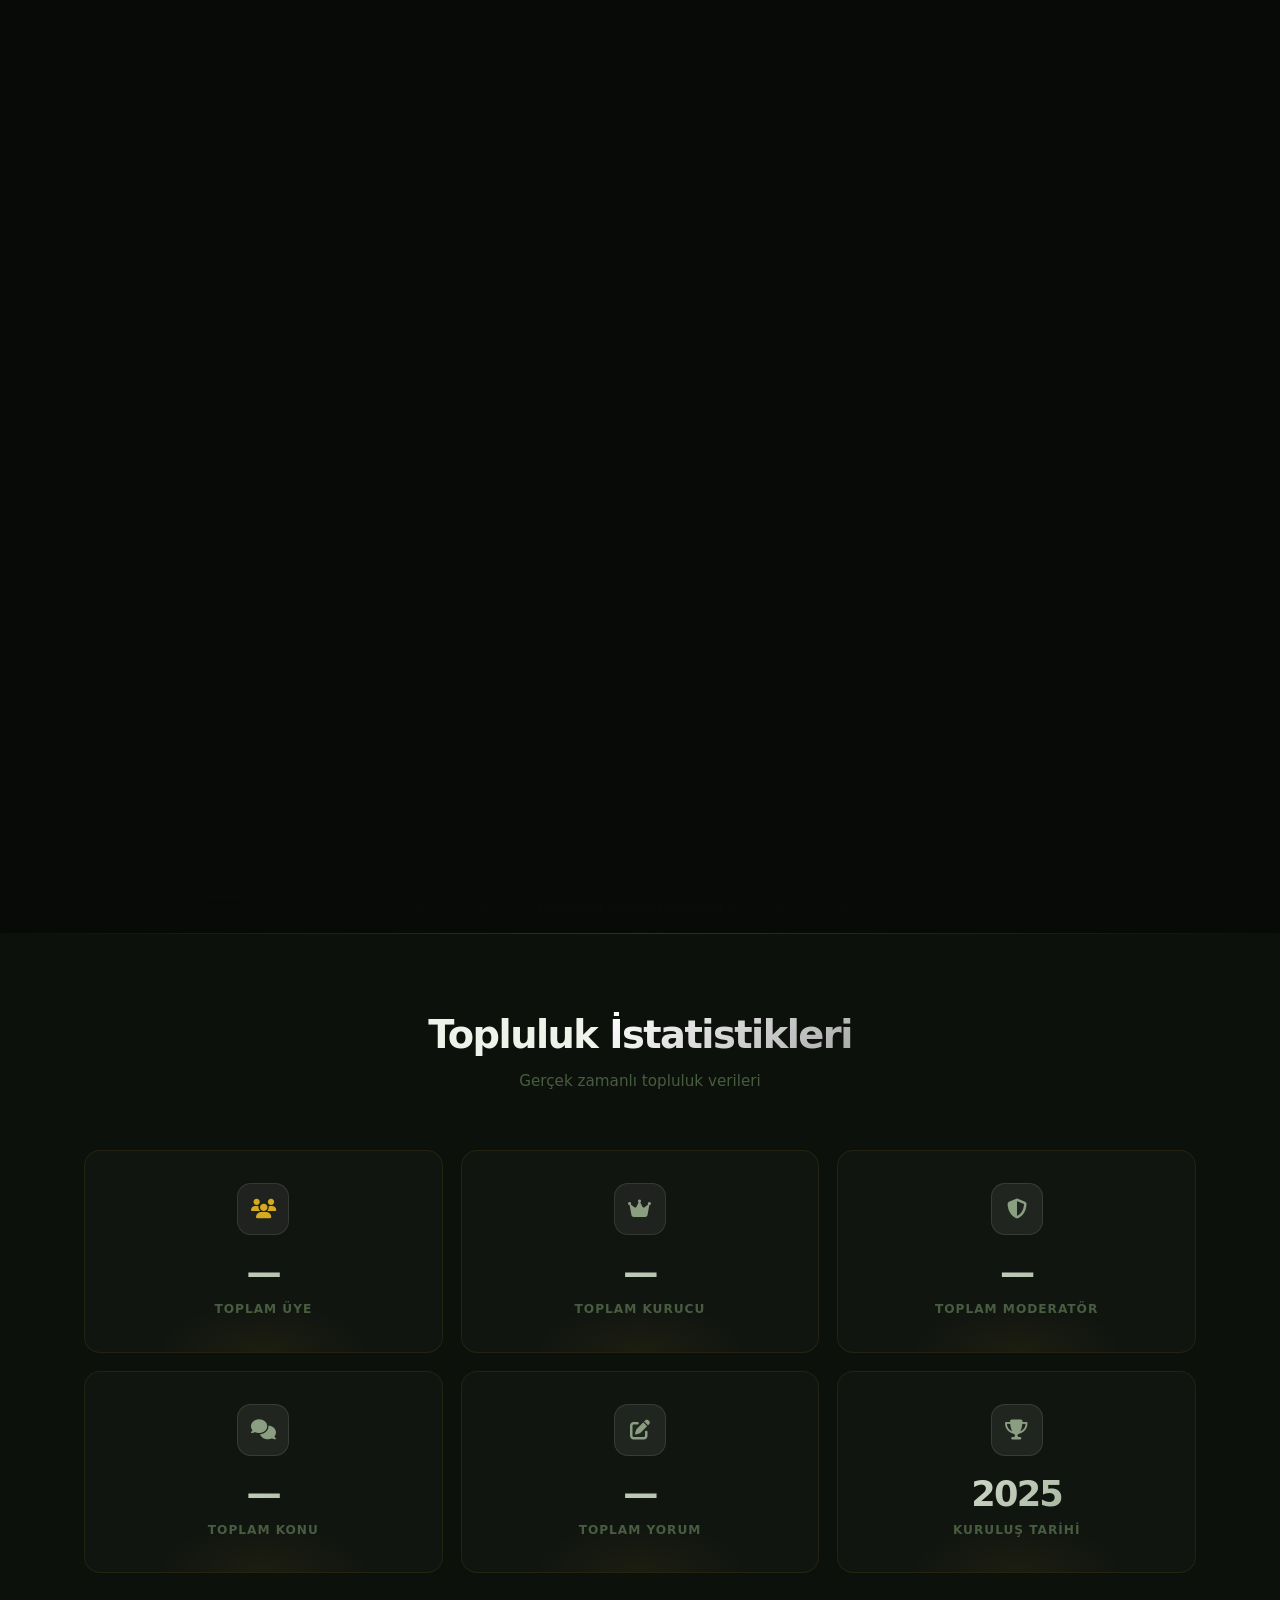
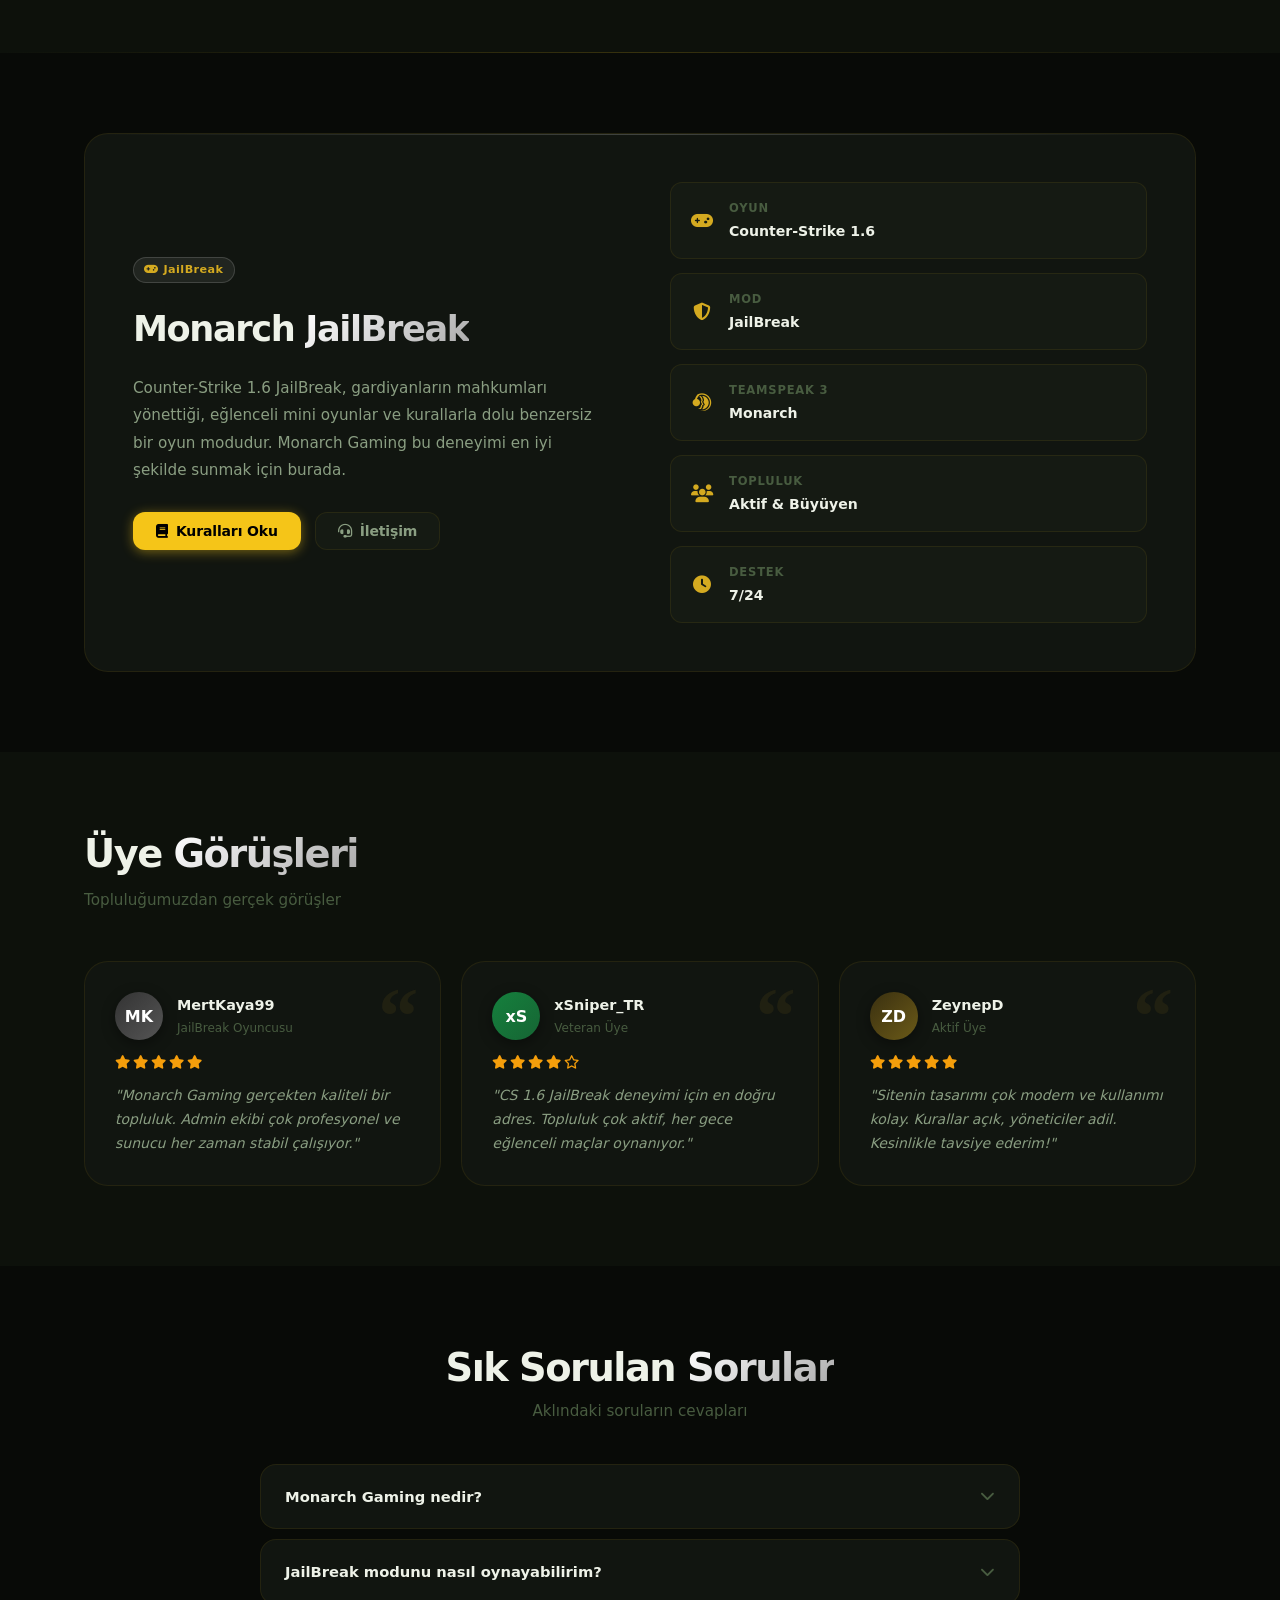
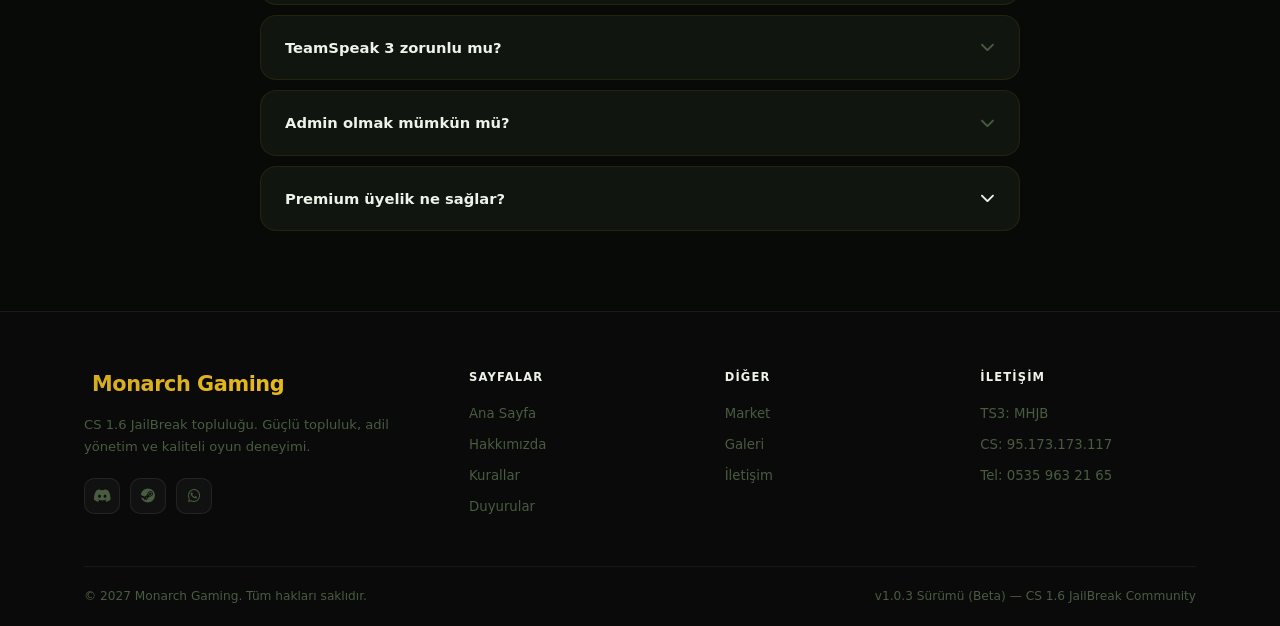
==== commit 57bee076: "Update stylesheet links in index.html" ====
--- a/index.html
+++ b/index.html
@@ -10,10 +10,10 @@
   <link rel="preconnect" href="https://fonts.gstatic.com" crossorigin />
   <link href="https://fonts.googleapis.com/css2?family=Poppins:ital,wght@0,300;0,400;0,500;0,600;0,700;0,800;0,900;1,400&family=JetBrains+Mono:wght@400;500;700&display=swap" rel="stylesheet" />
   <link rel="stylesheet" href="https://cdn.jsdelivr.net/npm/@fortawesome/fontawesome-free@6.4.0/css/all.min.css" />
-  <link rel="stylesheet" href="css/style.css" />
-  <link rel="stylesheet" href="css/pages.css" />
-  <link rel="stylesheet" href="css/forum.css" />
-  <link rel="stylesheet" href="css/dashboard.css" />
+<link rel="stylesheet" href="style.css">
+<link rel="stylesheet" href="pages.css">
+<link rel="stylesheet" href="forum.css">
+<link rel="stylesheet" href="dashboard.css">
 </head>
 <body>
 
--- a/style.css
+++ b/style.css
@@ -0,0 +1,870 @@
+/* ================================================================
+   MONARCH GAMING — Global Styles & Theme System v4.0 ULTRA PRO
+   CS 1.6 JailBreak Community
+   ================================================================ */
+
+@import url('https://fonts.googleapis.com/css2?family=Poppins:ital,wght@0,300;0,400;0,500;0,600;0,700;0,800;0,900;1,400&family=JetBrains+Mono:wght@400;500;700&display=swap');
+
+/* ══════════════════════════════════════════
+   THEME VARIABLES
+══════════════════════════════════════════ */
+:root {
+  /* Dark background with subtle warm undertone */
+  --bg-primary:    #080a07;
+  --bg-secondary:  #0d110b;
+  --bg-card:       #111510;
+  --bg-card-hover: #181d16;
+  --bg-elevated:   #151a13;
+  --bg-input:      #0e1209;
+
+  --border:        rgba(245,197,24,.08);
+  --border-hover:  rgba(245,197,24,.18);
+  --border-active: rgba(245,197,24,.45);
+
+  --text-primary:  #eef2e8;
+  --text-secondary:#8a9e82;
+  --text-muted:    #485c40;
+  --text-inverse:  #080a07;
+
+  /* Yellow accent system */
+  --accent:        #d4aa20;
+  --accent-hover:  #f5c518;
+  --accent-bright: #f5c518;
+  --accent-glow:   rgba(212,170,32,.15);
+  --accent2:       #b8941a;
+  --accent2-glow:  rgba(212,170,32,.10);
+  --accent-light:  rgba(212,170,32,.06);
+  --accent-dim:    rgba(212,170,32,.08);
+
+  --success:       #c8a820;
+  --warning:       #d4aa20;
+  --danger:        #ef4444;
+  --info:          #a0c070;
+  --purple:        #a78bfa;
+  --pink:          #ec4899;
+
+  --shadow-xs:     0 1px 4px rgba(0,0,0,.5);
+  --shadow-sm:     0 2px 10px rgba(0,0,0,.6);
+  --shadow-md:     0 6px 28px rgba(0,0,0,.65);
+  --shadow-lg:     0 12px 56px rgba(0,0,0,.75);
+  --shadow-xl:     0 24px 80px rgba(0,0,0,.8);
+  --shadow-accent: 0 0 32px rgba(255,255,255,.08);
+  --shadow-pink:   0 0 32px rgba(255,255,255,.10);
+
+  --radius-xs:  4px;
+  --radius-sm:  8px;
+  --radius-md:  12px;
+  --radius-lg:  16px;
+  --radius-xl:  24px;
+  --radius-2xl: 32px;
+  --radius-full:9999px;
+
+  --font-sans: 'Poppins', system-ui, sans-serif;
+  --font-mono: 'JetBrains Mono', 'Fira Code', monospace;
+
+  --transition:      .2s cubic-bezier(.4,0,.2,1);
+  --transition-slow: .4s cubic-bezier(.4,0,.2,1);
+  --transition-bounce: .5s cubic-bezier(.34,1.56,.64,1);
+
+  --navbar-h: 68px;
+
+  /* Buttons: yellow primary */
+  --btn-primary: #f5c518;
+  --btn-primary-hover: #ffd94d;
+  --btn-primary-glow: rgba(245,197,24,.45);
+  --btn-danger:  #ef4444;
+  --btn-warning: #f59e0b;
+  --btn-info:    #38bdf8;
+}
+
+/* Dark-only — no light theme */
+
+/* ══════════════════════════════════════════
+   GLOBAL KEYFRAMES
+══════════════════════════════════════════ */
+@keyframes fadeInUp    { from{opacity:0;transform:translateY(24px)} to{opacity:1;transform:translateY(0)} }
+@keyframes fadeIn      { from{opacity:0} to{opacity:1} }
+@keyframes slideInLeft { from{opacity:0;transform:translateX(-32px)} to{opacity:1;transform:translateX(0)} }
+@keyframes slideInRight{ from{opacity:0;transform:translateX(32px)} to{opacity:1;transform:translateX(0)} }
+@keyframes scaleIn     { from{opacity:0;transform:scale(.9)} to{opacity:1;transform:scale(1)} }
+@keyframes pulseDot    { 0%,100%{opacity:1;transform:scale(1)} 50%{opacity:.4;transform:scale(1.7)} }
+@keyframes meshFloat   { 0%,100%{transform:translate(0,0) scale(1)} 33%{transform:translate(40px,-40px) scale(1.12)} 66%{transform:translate(-30px,30px) scale(.94)} }
+@keyframes logoPulse   { 0%,100%{opacity:1;filter:drop-shadow(0 0 10px var(--accent-glow))} 50%{opacity:.7;filter:none} }
+@keyframes loaderFill  { 0%{width:0%} 60%{width:80%} 100%{width:100%} }
+@keyframes shimmerText { 0%{background-position:0% 50%} 50%{background-position:100% 50%} 100%{background-position:0% 50%} }
+@keyframes borderGlow  { 0%,100%{box-shadow:0 0 0 0 var(--accent-glow)} 50%{box-shadow:0 0 0 4px rgba(255,255,255,0)} }
+@keyframes spin        { to{transform:rotate(360deg)} }
+@keyframes ripple      { 0%{transform:scale(0);opacity:.5} 100%{transform:scale(4);opacity:0} }
+@keyframes float       { 0%,100%{transform:translateY(0)} 50%{transform:translateY(-8px)} }
+@keyframes counterUp   { from{opacity:0;transform:translateY(12px)} to{opacity:1;transform:translateY(0)} }
+@keyframes glowPulse   { 0%,100%{box-shadow:0 0 20px var(--accent-glow)} 50%{box-shadow:0 0 40px var(--accent-glow),0 0 80px rgba(255,255,255,.05)} }
+
+/* ══════════════════════════════════════════
+   RESET & BASE
+══════════════════════════════════════════ */
+*, *::before, *::after { box-sizing: border-box; margin: 0; padding: 0; }
+html { scroll-behavior: smooth; font-size: 16px; }
+body {
+  font-family: var(--font-sans);
+  background: var(--bg-primary);
+  color: var(--text-primary);
+  min-height: 100vh;
+  overflow-x: hidden;
+  transition: background var(--transition-slow), color var(--transition-slow);
+  line-height: 1.6;
+}
+a { text-decoration: none; color: inherit; }
+img { max-width: 100%; display: block; }
+button { cursor: pointer; font-family: inherit; border: none; background: none; }
+input, textarea, select {
+  font-family: inherit; outline: none;
+  color: var(--text-primary);
+  background-color: var(--bg-input);
+}
+input::placeholder, textarea::placeholder { color: var(--text-muted); }
+select option { background: var(--bg-elevated); color: var(--text-primary); }
+ul, ol { list-style: none; }
+
+/* ── Scrollbar ── */
+::-webkit-scrollbar { width: 5px; height: 5px; }
+::-webkit-scrollbar-track { background: var(--bg-primary); }
+::-webkit-scrollbar-thumb { background: rgba(255,255,255,.12); border-radius: 99px; }
+::-webkit-scrollbar-thumb:hover { background: rgba(255,255,255,.25); }
+::selection { background: rgba(255,255,255,.15); color: var(--text-primary); }
+
+/* ══════════════════════════════════════════
+   FADE-IN LOADING SCREEN
+══════════════════════════════════════════ */
+#loading-screen {
+  position: fixed; inset: 0; z-index: 9999;
+  background: var(--bg-primary);
+  transition: opacity .55s ease, visibility .55s ease;
+  pointer-events: none;
+}
+#loading-screen.hidden { opacity: 0; visibility: hidden; }
+@keyframes siteReveal { from{opacity:0;transform:translateY(6px)} to{opacity:1;transform:translateY(0)} }
+body.site-ready main,
+body.site-ready .navbar,
+body.site-ready footer {
+  animation: siteReveal .55s ease both;
+}
+
+/* ══════════════════════════════════════════
+   PAGE SYSTEM
+══════════════════════════════════════════ */
+.page { display: none !important; }
+.page.active { display: block !important; }
+#page-dashboard.active { display: block !important; overflow: hidden; }
+
+/* ── Animated BG Mesh ── */
+.bg-mesh { position: fixed; inset: 0; pointer-events: none; z-index: 0; overflow: hidden; }
+.bg-mesh::before {
+  content: ''; position: absolute;
+  width: 700px; height: 700px; border-radius: 50%;
+  background: radial-gradient(circle, rgba(60,55,10,.18) 0%, transparent 70%);
+  top: -200px; left: -200px;
+  animation: meshFloat 14s ease-in-out infinite;
+}
+.bg-mesh::after {
+  content: ''; position: absolute;
+  width: 600px; height: 600px; border-radius: 50%;
+  background: radial-gradient(circle, rgba(18,30,12,.25) 0%, transparent 70%);
+  bottom: -150px; right: -150px;
+  animation: meshFloat 18s ease-in-out infinite reverse;
+}
+
+/* ══════════════════════════════════════════
+   NAVBAR — ULTRA PRO
+══════════════════════════════════════════ */
+.navbar {
+  position: fixed; top: 0; left: 0; right: 0; z-index: 200;
+  height: var(--navbar-h);
+  display: flex; align-items: center; padding: 0 36px;
+  background: rgba(6,8,9,.85);
+  backdrop-filter: blur(24px) saturate(180%);
+  -webkit-backdrop-filter: blur(24px) saturate(180%);
+  border-bottom: 1px solid var(--border);
+  transition: background var(--transition-slow), box-shadow var(--transition);
+}
+.navbar::after {
+  content: '';
+  position: absolute; bottom: 0; left: 0; right: 0; height: 1px;
+  background: linear-gradient(90deg, transparent, rgba(255,255,255,.08), transparent);
+  opacity: .7;
+}
+
+
+.nav-logo {
+  font-size: 1.4rem; font-weight: 800; letter-spacing: -.04em;
+  display: flex; align-items: center; gap: 10px;
+  color: #ffffff;
+  cursor: pointer; user-select: none; flex-shrink: 0;
+  transition: opacity var(--transition);
+}
+.nav-logo:hover { opacity: .8; }
+.nav-logo img { filter: none; }
+
+.nav-links { display: flex; align-items: center; gap: 1px; margin-left: 28px; flex: 1; }
+
+.nav-link {
+  padding: 8px 12px; border-radius: var(--radius-md);
+  font-size: .875rem; font-weight: 500;
+  color: var(--text-secondary);
+  transition: all var(--transition); cursor: pointer; position: relative;
+  white-space: nowrap;
+}
+.nav-link::after {
+  content: '';
+  position: absolute; bottom: 4px; left: 50%; transform: translateX(-50%);
+  width: 0; height: 2px;
+  background: var(--accent);
+  border-radius: var(--radius-full);
+  transition: width var(--transition);
+}
+.nav-link:hover { color: var(--text-primary); background: var(--bg-elevated); }
+.nav-link.active { color: var(--accent); }
+.nav-link.active::after { width: 20px; }
+
+.nav-link-forum {
+  padding: 8px 16px; border-radius: var(--radius-md);
+  font-size: .875rem; font-weight: 700;
+  background: var(--btn-primary);
+  color: #000 !important; -webkit-text-fill-color: #000;
+  transition: all var(--transition); cursor: pointer;
+  box-shadow: 0 2px 12px var(--btn-primary-glow, rgba(245,197,24,.3));
+  position: relative; overflow: hidden;
+}
+.nav-link-forum::before {
+  content: '';
+  position: absolute; inset: 0;
+  background: linear-gradient(135deg, rgba(255,255,255,.2), transparent);
+  opacity: 0; transition: opacity var(--transition);
+}
+.nav-link-forum:hover { transform: translateY(-1px); box-shadow: 0 6px 24px var(--btn-primary-glow, rgba(245,197,24,.5)); }
+.nav-link-forum:hover::before { opacity: 1; }
+
+.nav-right { display: flex; align-items: center; gap: 8px; margin-left: auto; }
+
+/* theme-toggle removed */
+
+.notif-btn {
+  position: relative; width: 40px; height: 40px; border-radius: var(--radius-md);
+  display: flex; align-items: center; justify-content: center;
+  background: var(--bg-card); border: 1px solid var(--border);
+  color: var(--text-secondary); font-size: 1rem; transition: all var(--transition);
+}
+.notif-btn:hover { background: var(--bg-elevated); color: var(--text-primary); }
+.notif-badge {
+  position: absolute; top: 6px; right: 6px;
+  width: 8px; height: 8px; border-radius: 50%;
+  background: var(--accent); border: 2px solid var(--bg-primary);
+  animation: pulseDot 1.4s ease-in-out infinite;
+}
+
+.account-btn {
+  display: flex; align-items: center; gap: 9px; padding: 8px 14px;
+  background: var(--bg-card); border: 1px solid var(--border);
+  border-radius: var(--radius-md); color: var(--text-primary);
+  font-size: .875rem; font-weight: 500;
+  transition: all var(--transition); position: relative;
+}
+.account-btn:hover { background: var(--bg-elevated); border-color: var(--border-hover); }
+.account-avatar {
+  width: 28px; height: 28px; border-radius: 50%;
+  background: linear-gradient(135deg, #444, #222);
+  display: flex; align-items: center; justify-content: center;
+  font-size: .72rem; font-weight: 700; color: #fff; flex-shrink: 0;
+  box-shadow: 0 0 0 2px rgba(255,255,255,.1);
+  overflow: hidden;
+}
+
+.account-dropdown {
+  position: absolute; top: calc(100% + 10px); right: 0; min-width: 200px;
+  background: var(--bg-elevated); border: 1px solid var(--border);
+  border-radius: var(--radius-lg); padding: 6px;
+  box-shadow: var(--shadow-lg), 0 0 0 1px rgba(255,255,255,.04);
+  opacity: 0; visibility: hidden; transform: translateY(-10px) scale(.97);
+  transition: all var(--transition); z-index: 300;
+}
+.account-btn.open .account-dropdown { opacity: 1; visibility: visible; transform: translateY(0) scale(1); }
+
+.acc-menu-item {
+  display: flex; align-items: center; gap: 11px; padding: 10px 14px;
+  border-radius: var(--radius-md); font-size: .875rem; color: var(--text-secondary);
+  transition: all var(--transition); cursor: pointer; position: relative; overflow: hidden;
+}
+.acc-menu-item::before {
+  content: ''; position: absolute; left: 0; top: 0; bottom: 0;
+  width: 2px; background: var(--accent); transform: scaleY(0); transition: transform var(--transition);
+}
+.acc-menu-item:hover { background: var(--bg-card); color: var(--text-primary); padding-left: 18px; }
+.acc-menu-item:hover::before { transform: scaleY(1); }
+.acc-menu-item i { font-size: .85rem; color: var(--text-muted); transition: color var(--transition); }
+.acc-menu-item:hover i { color: var(--accent); }
+.acc-menu-item.logout { color: var(--danger); }
+.acc-menu-item.logout:hover { background: rgba(239,68,68,.08); color: var(--danger); }
+.acc-menu-item.logout:hover::before { background: var(--danger); }
+.acc-menu-item.logout i { color: var(--danger); }
+.acc-divider { height: 1px; background: var(--border); margin: 4px 6px; }
+
+/* Hamburger */
+.hamburger {
+  display: none; width: 40px; height: 40px;
+  align-items: center; justify-content: center;
+  border-radius: var(--radius-md); background: var(--bg-card);
+  border: 1px solid var(--border); color: var(--text-primary);
+  font-size: 1.1rem; flex-direction: column; gap: 5px;
+}
+.hamburger span { display: block; width: 20px; height: 2px; background: var(--text-primary); border-radius: 2px; transition: all var(--transition); }
+
+/* Mobile nav */
+.mobile-nav {
+  position: fixed; top: var(--navbar-h); left: 0; right: 0;
+  background: var(--bg-card); border-bottom: 1px solid var(--border);
+  padding: 12px; display: flex; flex-direction: column; gap: 2px;
+  z-index: 150; transform: translateY(-110%); transition: transform var(--transition-slow);
+  backdrop-filter: blur(20px);
+}
+.mobile-nav.open { transform: translateY(0); }
+.mobile-nav-link {
+  display: flex; align-items: center; gap: 12px;
+  padding: 12px 16px; border-radius: var(--radius-md);
+  font-size: .9rem; font-weight: 500; color: var(--text-secondary);
+  transition: all var(--transition); cursor: pointer;
+}
+.mobile-nav-link:hover { background: var(--bg-elevated); color: var(--text-primary); }
+.mobile-nav-link.active { background: var(--accent-dim); color: var(--accent); }
+
+/* ══════════════════════════════════════════
+   NOTIFICATION PANEL
+══════════════════════════════════════════ */
+.notif-panel {
+  position: fixed; top: calc(var(--navbar-h) + 10px); right: 16px;
+  width: 340px; background: var(--bg-elevated);
+  border: 1px solid var(--border); border-radius: var(--radius-xl);
+  box-shadow: var(--shadow-xl); z-index: 250;
+  transform: translateY(-12px) scale(.97);
+  opacity: 0; visibility: hidden; transition: all var(--transition);
+  overflow: hidden;
+}
+.notif-panel.open { opacity: 1; visibility: visible; transform: translateY(0) scale(1); }
+.notif-panel-header {
+  display: flex; align-items: center; justify-content: space-between;
+  padding: 16px 20px; border-bottom: 1px solid var(--border);
+  font-size: .88rem; font-weight: 700;
+}
+.notif-item {
+  display: flex; align-items: flex-start; gap: 14px;
+  padding: 14px 20px; border-bottom: 1px solid var(--border);
+  transition: background var(--transition);
+}
+.notif-item:hover { background: var(--bg-card); }
+.notif-item:last-child { border-bottom: none; }
+.notif-icon {
+  width: 38px; height: 38px; border-radius: var(--radius-md);
+  background: rgba(255,255,255,.07); color: var(--accent);
+  display: flex; align-items: center; justify-content: center;
+  flex-shrink: 0; font-size: .9rem;
+}
+.notif-text { font-size: .83rem; line-height: 1.5; }
+.notif-time { font-size: .72rem; color: var(--text-muted); margin-top: 3px; }
+
+/* ══════════════════════════════════════════
+   MAIN CONTENT
+══════════════════════════════════════════ */
+.main-content { padding-top: var(--navbar-h); position: relative; z-index: 1; }
+.container { max-width: 1160px; margin: 0 auto; padding: 0 24px; }
+.section { padding: 80px 0; }
+
+/* ══════════════════════════════════════════
+   BUTTONS — ULTRA PRO
+══════════════════════════════════════════ */
+.btn {
+  display: inline-flex; align-items: center; justify-content: center; gap: 8px;
+  padding: 10px 22px; border-radius: var(--radius-md);
+  font-size: .875rem; font-weight: 600; font-family: inherit;
+  border: 1px solid transparent; cursor: pointer;
+  transition: all var(--transition); position: relative; overflow: hidden;
+  white-space: nowrap; text-decoration: none;
+  -webkit-user-select: none; user-select: none;
+  letter-spacing: -.01em;
+}
+.btn::after {
+  content: '';
+  position: absolute; top: 50%; left: 50%;
+  width: 5px; height: 5px; border-radius: 50%;
+  background: rgba(255,255,255,.3);
+  transform: translate(-50%,-50%) scale(0);
+  transition: transform .4s ease;
+  pointer-events: none;
+}
+.btn:active::after { transform: translate(-50%,-50%) scale(10); opacity: 0; }
+.btn:active { transform: scale(.97); }
+
+.btn-primary {
+  background: var(--btn-primary); color: #000; border-color: transparent;
+  font-weight: 700;
+  box-shadow: 0 2px 12px var(--btn-primary-glow, rgba(245,197,24,.3));
+  position: relative; overflow: hidden;
+}
+.btn-primary::before {
+  content: '';
+  position: absolute; inset: 0;
+  background: linear-gradient(135deg, rgba(255,255,255,.25) 0%, transparent 60%);
+  opacity: 0;
+  transition: opacity var(--transition);
+  pointer-events: none;
+}
+.btn-primary:hover {
+  background: var(--btn-primary-hover, #ffd94d);
+  transform: translateY(-3px) scale(1.02);
+  box-shadow: 0 8px 32px var(--btn-primary-glow, rgba(245,197,24,.55)), 0 0 20px var(--btn-primary-glow, rgba(245,197,24,.3));
+}
+.btn-primary:hover::before { opacity: 1; }
+.btn-primary:active { transform: scale(.97) translateY(0); box-shadow: none; }
+
+.btn-outline {
+  background: transparent;
+  color: var(--text-primary);
+  border-color: rgba(255,255,255,.25);
+}
+.btn-outline:hover {
+  background: rgba(255,255,255,.05);
+  border-color: rgba(255,255,255,.5);
+  color: #fff;
+  transform: translateY(-2px);
+  box-shadow: 0 4px 20px rgba(255,255,255,.12), 0 0 16px rgba(255,255,255,.08);
+}
+
+.btn-ghost {
+  background: var(--bg-elevated); color: var(--text-secondary);
+  border-color: var(--border);
+}
+.btn-ghost:hover {
+  background: rgba(255,255,255,.08);
+  color: var(--text-primary);
+  border-color: rgba(255,255,255,.2);
+  transform: translateY(-2px);
+  box-shadow: 0 4px 16px rgba(255,255,255,.08), 0 0 12px rgba(255,255,255,.05);
+}
+
+.btn-danger {
+  background: var(--btn-danger); color: #fff;
+  box-shadow: 0 2px 12px rgba(239,68,68,.25);
+}
+.btn-danger:hover { background: #dc2626; transform: translateY(-2px); box-shadow: 0 6px 24px rgba(239,68,68,.4); }
+
+.btn-sm { padding: 7px 16px; font-size: .82rem; gap: 6px; }
+.btn-lg { padding: 13px 30px; font-size: 1rem; border-radius: var(--radius-lg); }
+
+.btn-icon {
+  width: 40px; height: 40px; padding: 0; border-radius: var(--radius-md);
+  background: var(--bg-elevated); border: 1px solid var(--border);
+  color: var(--text-secondary);
+}
+.btn-icon:hover { color: var(--accent); border-color: var(--border-hover); }
+
+/* ══════════════════════════════════════════
+   FORM ELEMENTS — ULTRA PRO
+══════════════════════════════════════════ */
+.form-group { margin-bottom: 20px; }
+.form-label {
+  display: block; font-size: .8rem; font-weight: 600;
+  color: var(--text-muted); margin-bottom: 8px;
+  text-transform: uppercase; letter-spacing: .07em;
+}
+.form-input {
+  width: 100%; padding: 11px 16px;
+  background: var(--bg-input); border: 1px solid var(--border);
+  border-radius: var(--radius-md); color: var(--text-primary);
+  font-size: .875rem; font-family: inherit;
+  transition: border-color var(--transition), box-shadow var(--transition);
+}
+.form-input:focus {
+  border-color: rgba(255,255,255,.35);
+  box-shadow: 0 0 0 3px rgba(255,255,255,.06), 0 2px 8px rgba(0,0,0,.3);
+}
+.form-input:hover:not(:focus) { border-color: var(--border-hover); }
+
+.input-wrapper {
+  position: relative; display: flex; align-items: center;
+}
+.input-wrapper .form-input { padding-left: 42px; }
+.input-icon {
+  position: absolute; left: 14px; font-size: .85rem;
+  color: var(--text-muted); pointer-events: none;
+  transition: color var(--transition);
+}
+.input-wrapper:focus-within .input-icon { color: var(--accent); }
+.input-action {
+  position: absolute; right: 12px; cursor: pointer;
+  color: var(--text-muted); font-size: .88rem; padding: 4px;
+  transition: color var(--transition);
+}
+.input-action:hover { color: var(--accent); }
+
+/* Password strength */
+.password-strength { margin-top: 10px; }
+.strength-bars { display: flex; gap: 4px; margin-bottom: 6px; }
+.strength-bar {
+  flex: 1; height: 3px; border-radius: 2px;
+  background: var(--border); transition: background var(--transition);
+}
+.strength-bar.active-weak   { background: var(--danger); }
+.strength-bar.active-medium { background: var(--warning); }
+.strength-bar.active-strong { background: var(--success); }
+.strength-label { font-size: .74rem; color: var(--text-muted); }
+
+/* ══════════════════════════════════════════
+   BADGES — ULTRA PRO
+══════════════════════════════════════════ */
+.badge {
+  display: inline-flex; align-items: center; gap: 6px;
+  padding: 4px 12px; border-radius: var(--radius-full);
+  font-size: .72rem; font-weight: 700; letter-spacing: .04em;
+}
+.badge-accent {
+  background: rgba(255,255,255,.07); border: 1px solid rgba(255,255,255,.15);
+  color: var(--accent);
+}
+.badge-danger  { background: rgba(239,68,68,.1); border: 1px solid rgba(239,68,68,.25); color: var(--danger); }
+.badge-warning { background: rgba(245,158,11,.1); border: 1px solid rgba(245,158,11,.25); color: var(--warning); }
+.badge-info    { background: rgba(56,189,248,.1); border: 1px solid rgba(56,189,248,.25); color: var(--info); }
+.badge-muted   { background: var(--bg-elevated); border: 1px solid var(--border); color: var(--text-muted); }
+.badge-purple  { background: rgba(167,139,250,.1); border: 1px solid rgba(167,139,250,.25); color: var(--purple); }
+.badge-success { background: rgba(255,255,255,.07); border: 1px solid rgba(255,255,255,.15); color: var(--text-secondary); }
+
+/* ══════════════════════════════════════════
+   GRADIENT TEXT
+══════════════════════════════════════════ */
+.gradient-text {
+  background: linear-gradient(135deg, #ffffff 0%, #aaaaaa 50%, #ffffff 100%);
+  background-size: 200% 200%;
+  -webkit-background-clip: text; -webkit-text-fill-color: transparent; background-clip: text;
+  animation: shimmerText 4s ease infinite;
+}
+
+/* ══════════════════════════════════════════
+   SECTION HEADERS
+══════════════════════════════════════════ */
+.section-title {
+  font-size: clamp(1.6rem, 4vw, 2.4rem);
+  font-weight: 800; letter-spacing: -.04em; line-height: 1.15;
+  margin-bottom: 12px;
+}
+.section-subtitle { font-size: .95rem; color: var(--text-muted); line-height: 1.65; }
+
+/* ══════════════════════════════════════════
+   TOAST NOTIFICATIONS — ULTRA PRO
+══════════════════════════════════════════ */
+#toast-container {
+  position: fixed; bottom: 28px; right: 28px;
+  display: flex; flex-direction: column; gap: 10px;
+  z-index: 9000; pointer-events: none;
+}
+.toast {
+  display: flex; align-items: center; gap: 12px;
+  padding: 14px 20px; border-radius: var(--radius-lg);
+  background: var(--bg-elevated); border: 1px solid var(--border);
+  box-shadow: var(--shadow-lg), 0 0 0 1px rgba(255,255,255,.03);
+  font-size: .875rem; font-weight: 500; min-width: 280px; max-width: 380px;
+  pointer-events: all; animation: toastIn .4s cubic-bezier(.34,1.56,.64,1);
+  position: relative; overflow: hidden;
+  backdrop-filter: blur(12px);
+}
+.toast::before {
+  content: '';
+  position: absolute; left: 0; top: 0; bottom: 0; width: 3px;
+}
+.toast-success::before { background: var(--success); }
+.toast-error::before   { background: var(--danger); }
+.toast-info::before    { background: var(--info); }
+.toast-warning::before { background: var(--warning); }
+.toast.removing { animation: toastOut .3s ease forwards; }
+@keyframes toastIn  { from{opacity:0;transform:translateX(32px) scale(.95)} to{opacity:1;transform:translateX(0) scale(1)} }
+@keyframes toastOut { from{opacity:1;transform:translateX(0)} to{opacity:0;transform:translateX(32px)} }
+.toast-icon { font-size: 1rem; flex-shrink: 0; }
+.toast-success .toast-icon { color: var(--success); }
+.toast-error   .toast-icon { color: var(--danger); }
+.toast-info    .toast-icon { color: var(--info); }
+.toast-warning .toast-icon { color: var(--warning); }
+
+/* ══════════════════════════════════════════
+   MODAL — ULTRA PRO
+══════════════════════════════════════════ */
+.modal-backdrop {
+  position: fixed; inset: 0;
+  background: rgba(0,0,0,.75);
+  backdrop-filter: blur(8px);
+  display: none; place-items: center; z-index: 500;
+  animation: fadeIn .2s ease;
+}
+.modal-backdrop.open { display: grid; }
+.modal-box {
+  background: var(--bg-elevated);
+  border: 1px solid var(--border);
+  border-radius: var(--radius-xl);
+  width: 90%; max-width: 520px;
+  max-height: 90vh; overflow-y: auto;
+  box-shadow: var(--shadow-xl), 0 0 80px rgba(0,0,0,.5);
+  animation: scaleIn .3s cubic-bezier(.34,1.56,.64,1);
+  position: relative;
+}
+.modal-box::before {
+  content: '';
+  position: absolute; top: 0; left: 0; right: 0; height: 1px;
+  background: linear-gradient(90deg, transparent, rgba(255,255,255,.35), transparent);
+  border-radius: var(--radius-xl) var(--radius-xl) 0 0;
+}
+.modal-header {
+  display: flex; align-items: center; justify-content: space-between;
+  padding: 20px 24px 16px; border-bottom: 1px solid var(--border);
+}
+.modal-header h3 { font-size: 1rem; font-weight: 700; }
+.modal-header button {
+  width: 32px; height: 32px; border-radius: var(--radius-md);
+  background: var(--bg-card); border: 1px solid var(--border);
+  color: var(--text-muted); display: flex; align-items: center; justify-content: center;
+  font-size: .85rem; transition: all var(--transition);
+}
+.modal-header button:hover { background: var(--bg-elevated); color: var(--danger); border-color: rgba(239,68,68,.3); }
+.modal-box .form-group { padding: 0 24px; }
+.modal-box .form-group:first-of-type { margin-top: 20px; }
+.modal-footer {
+  display: flex; justify-content: flex-end; gap: 10px;
+  padding: 16px 24px; border-top: 1px solid var(--border);
+}
+
+/* ══════════════════════════════════════════
+   CONFIRM MODAL
+══════════════════════════════════════════ */
+.confirm-modal-backdrop {
+  position: fixed; inset: 0;
+  background: rgba(0,0,0,.75); backdrop-filter: blur(8px);
+  display: none; place-items: center; z-index: 600;
+}
+.confirm-modal-backdrop.open { display: grid; }
+.confirm-modal {
+  background: var(--bg-elevated); border: 1px solid var(--border);
+  border-radius: var(--radius-xl); padding: 36px 32px; text-align: center;
+  width: 90%; max-width: 380px;
+  box-shadow: var(--shadow-xl);
+  animation: scaleIn .3s cubic-bezier(.34,1.56,.64,1);
+}
+.confirm-icon { font-size: 2.5rem; margin-bottom: 16px; }
+.confirm-title { font-size: 1.1rem; font-weight: 700; margin-bottom: 8px; }
+.confirm-desc { font-size: .875rem; color: var(--text-muted); margin-bottom: 24px; line-height: 1.6; }
+.confirm-btns { display: flex; gap: 10px; justify-content: center; }
+
+/* ══════════════════════════════════════════
+   EMPTY STATE
+══════════════════════════════════════════ */
+.empty-state {
+  text-align: center; padding: 80px 24px;
+  display: flex; flex-direction: column; align-items: center; gap: 16px;
+}
+.empty-icon {
+  width: 72px; height: 72px; border-radius: var(--radius-xl);
+  background: var(--bg-elevated); border: 1px solid var(--border);
+  display: flex; align-items: center; justify-content: center;
+  font-size: 1.8rem; color: var(--text-muted);
+}
+.empty-title { font-size: 1.1rem; font-weight: 700; }
+.empty-desc { font-size: .875rem; color: var(--text-muted); max-width: 380px; line-height: 1.65; }
+
+/* ══════════════════════════════════════════
+   PAGE TRANSITION
+══════════════════════════════════════════ */
+.page-transition-enter { animation: fadeInUp .5s cubic-bezier(.22,1,.36,1) both; }
+
+/* ══════════════════════════════════════════
+   FOOTER
+══════════════════════════════════════════ */
+.footer {
+  padding: 40px 0 32px;
+  background: var(--bg-secondary);
+  border-top: 1px solid var(--border);
+  text-align: center;
+  position: relative; overflow: hidden;
+}
+.footer::before {
+  content: '';
+  position: absolute; top: 0; left: 0; right: 0; height: 1px;
+  background: linear-gradient(90deg, transparent, var(--accent-dim), rgba(236,72,153,.1), transparent);
+}
+.footer-logo {
+  font-size: 1.2rem; font-weight: 800; letter-spacing: -.03em;
+  color: var(--text-primary);
+  margin-bottom: 10px;
+}
+.footer-sub { font-size: .8rem; color: var(--text-muted); margin-bottom: 20px; }
+.footer-copy { font-size: .76rem; color: var(--text-muted); }
+
+/* Footer grid layout */
+footer {
+  background: #0a0a0a;
+  border-top: 1px solid rgba(255,255,255,.07);
+  padding: 56px 0 0;
+  margin-top: 0;
+}
+.footer-grid {
+  display: grid;
+  grid-template-columns: 1.6fr 1fr 1fr 1fr;
+  gap: 40px;
+  padding-bottom: 48px;
+  border-bottom: 1px solid rgba(255,255,255,.06);
+}
+.footer-desc {
+  font-size: .82rem;
+  color: var(--text-muted);
+  line-height: 1.7;
+  margin-bottom: 20px;
+}
+.footer-socials {
+  display: flex;
+  gap: 10px;
+}
+.social-icon {
+  width: 36px; height: 36px;
+  border-radius: 10px;
+  border: 1px solid rgba(255,255,255,.08);
+  background: rgba(255,255,255,.03);
+  display: flex; align-items: center; justify-content: center;
+  color: var(--text-muted);
+  font-size: .9rem;
+  transition: all var(--transition);
+}
+.social-icon:hover {
+  background: rgba(255,255,255,.1);
+  border-color: rgba(255,255,255,.2);
+  color: var(--text-primary);
+  transform: translateY(-2px);
+}
+.footer-col-title {
+  font-size: .72rem;
+  font-weight: 700;
+  text-transform: uppercase;
+  letter-spacing: .1em;
+  color: var(--text-primary);
+  margin-bottom: 16px;
+}
+.footer-links {
+  display: flex;
+  flex-direction: column;
+  gap: 10px;
+}
+.footer-link {
+  font-size: .83rem;
+  color: var(--text-muted);
+  cursor: pointer;
+  transition: color var(--transition);
+  display: block;
+  width: fit-content;
+}
+.footer-link:hover { color: var(--text-primary); }
+.footer-bottom {
+  display: flex;
+  align-items: center;
+  justify-content: space-between;
+  padding: 20px 0;
+  font-size: .76rem;
+  color: var(--text-muted);
+}
+@media (max-width: 768px) {
+  .footer-grid { grid-template-columns: 1fr 1fr; gap: 28px; }
+}
+@media (max-width: 480px) {
+  .footer-grid { grid-template-columns: 1fr; }
+  .footer-bottom { flex-direction: column; gap: 6px; text-align: center; }
+}
+
+/* ══════════════════════════════════════════
+   AUTH PAGES
+══════════════════════════════════════════ */
+.auth-page {
+  min-height: calc(100vh - var(--navbar-h));
+  display: flex; align-items: center; justify-content: center;
+  padding: 40px 24px; position: relative;
+}
+.auth-card {
+  width: 100%; max-width: 440px;
+  background: var(--bg-card); border: 1px solid var(--border);
+  border-radius: var(--radius-xl); padding: 44px 40px;
+  box-shadow: var(--shadow-xl);
+  position: relative; overflow: hidden;
+  animation: scaleIn .4s cubic-bezier(.34,1.56,.64,1);
+}
+.auth-card::before {
+  content: '';
+  position: absolute; top: 0; left: 0; right: 0; height: 1px;
+  background: linear-gradient(90deg, transparent, rgba(255,255,255,.3), transparent);
+}
+.auth-logo { text-align: center; margin-bottom: 28px; }
+.auth-logo .brand {
+  font-size: 1.6rem; font-weight: 800; letter-spacing: -.04em;
+  color: var(--text-primary);
+}
+.auth-title { font-size: 1.5rem; font-weight: 800; text-align: center; margin-bottom: 6px; letter-spacing: -.03em; }
+.auth-subtitle { text-align: center; font-size: .875rem; color: var(--text-muted); margin-bottom: 32px; }
+.auth-switch { text-align: center; font-size: .84rem; color: var(--text-muted); margin-top: 22px; }
+.auth-switch a { color: var(--accent); cursor: pointer; font-weight: 600; text-decoration: underline; text-underline-offset: 3px; }
+
+/* Captcha */
+.captcha-box {
+  display: flex; align-items: center; gap: 14px; padding: 14px 18px;
+  background: var(--bg-input); border: 1px solid var(--border);
+  border-radius: var(--radius-md); cursor: pointer; transition: all var(--transition);
+}
+.captcha-box:hover { border-color: var(--border-hover); }
+.captcha-box.checked { border-color: rgba(255,255,255,.3); background: rgba(255,255,255,.04); }
+.captcha-check { width: 22px; height: 22px; border-radius: 4px; border: 2px solid var(--border); flex-shrink: 0; display: flex; align-items: center; justify-content: center; background: var(--bg-card); transition: all var(--transition); }
+.captcha-box.checked .captcha-check { background: var(--accent); border-color: var(--accent); }
+.captcha-label { font-size: .875rem; flex: 1; }
+.captcha-brand { font-size: .65rem; color: var(--text-muted); text-align: right; }
+
+/* ══════════════════════════════════════════
+   PROFILE CARD (user-profile page)
+══════════════════════════════════════════ */
+.user-profile-page {
+  min-height: calc(100vh - var(--navbar-h));
+  padding: 60px 0 100px;
+}
+.profile-hero {
+  background: var(--bg-card); border: 1px solid var(--border);
+  border-radius: var(--radius-xl); padding: 40px;
+  display: flex; align-items: center; gap: 28px;
+  margin-bottom: 28px; position: relative; overflow: hidden;
+}
+.profile-hero::before {
+  content: ''; position: absolute; top: 0; left: 0; right: 0; height: 1px;
+  background: linear-gradient(90deg, transparent, rgba(255,255,255,.25), transparent);
+}
+
+/* Username gradient animation */
+.username-gradient-text {
+  background-size: 200% 200% !important;
+  -webkit-background-clip: text !important;
+  -webkit-text-fill-color: transparent !important;
+  background-clip: text !important;
+  animation: shimmerText 3s ease infinite !important;
+}
+
+/* ══════════════════════════════════════════
+   RESPONSIVE
+══════════════════════════════════════════ */
+@media (max-width: 1024px) {
+  .container { max-width: 100%; }
+}
+@media (max-width: 768px) {
+  .navbar { padding: 0 18px; }
+  .nav-links { display: none; }
+  .hamburger { display: flex; }
+  #toast-container { bottom: 16px; right: 16px; left: 16px; }
+  .toast { min-width: auto; }
+  .section { padding: 56px 0; }
+  .auth-card { padding: 32px 24px; }
+}
+@media (max-width: 480px) {
+  .btn-lg { padding: 12px 22px; font-size: .95rem; }
+  .section-title { font-size: 1.6rem; }
+}
--- a/pages.css
+++ b/pages.css
@@ -0,0 +1,841 @@
+/* ================================================================
+   MONARCH GAMING — Page Styles v4.0 MEGA ULTRA PRO
+   CS 1.6 JailBreak Community
+   ================================================================ */
+
+/* ══════════════════════════════════════════
+   HOME — HERO SECTION MEGA PRO
+══════════════════════════════════════════ */
+.hero {
+  min-height: calc(100vh - var(--navbar-h));
+  display: flex; align-items: center;
+  position: relative; overflow: hidden;
+}
+
+/* Multi-layer background */
+.hero-bg { position: absolute; inset: 0; pointer-events: none; }
+.hero-orb {
+  position: absolute; border-radius: 50%;
+  filter: blur(100px); opacity: .18;
+}
+.hero-orb-1 {
+  width: 650px; height: 650px;
+  background: radial-gradient(circle, rgba(255,255,255,.08), transparent 70%);
+  top: -200px; right: 5%;
+  animation: heroOrb1 12s ease-in-out infinite;
+}
+.hero-orb-2 {
+  width: 450px; height: 450px;
+  background: radial-gradient(circle, rgba(255,255,255,.06), transparent 70%);
+  bottom: -100px; left: 0%;
+  animation: heroOrb1 16s ease-in-out infinite reverse;
+}
+@keyframes heroOrb1 {
+  0%,100% { transform: translate(0,0) scale(1); }
+  33%      { transform: translate(40px,-50px) scale(1.1); }
+  66%      { transform: translate(-30px,30px) scale(.9); }
+}
+.hero-grid-lines {
+  position: absolute; inset: 0;
+  background-image:
+    linear-gradient(rgba(255,255,255,.03) 1px, transparent 1px),
+    linear-gradient(90deg, rgba(255,255,255,.03) 1px, transparent 1px);
+  background-size: 60px 60px;
+  mask-image: radial-gradient(ellipse at center, black 40%, transparent 80%);
+}
+.hero-vignette {
+  position: absolute; inset: 0;
+  background: radial-gradient(ellipse at 60% 50%, transparent 40%, var(--bg-primary) 80%);
+}
+
+/* Hero 2-col layout */
+.hero-split {
+  position: relative; z-index: 2;
+  display: grid; grid-template-columns: 1fr 440px;
+  gap: 56px; align-items: center;
+  width: 100%; padding: 60px 0;
+}
+
+/* Hero LEFT */
+.hero-badge {
+  display: inline-flex; align-items: center; gap: 8px;
+  padding: 6px 16px; margin-bottom: 28px;
+  background: rgba(255,255,255,.06); border: 1px solid rgba(255,255,255,.14);
+  border-radius: var(--radius-full);
+  font-size: .75rem; font-weight: 700; color: var(--text-secondary);
+  letter-spacing: .08em; text-transform: uppercase;
+  animation: fadeInUp .6s .1s both;
+}
+.hero-badge-dot {
+  width: 7px; height: 7px; border-radius: 50%;
+  background: var(--accent);
+  box-shadow: 0 0 8px var(--accent-glow);
+  animation: pulseDot 1.6s ease-in-out infinite;
+}
+@keyframes pulseDot { 0%,100%{opacity:1;transform:scale(1)} 50%{opacity:.4;transform:scale(1.8)} }
+
+.hero-title {
+  font-size: clamp(2.8rem, 6.5vw, 5.2rem);
+  font-weight: 900; letter-spacing: -.05em; line-height: 1.0;
+  margin-bottom: 24px;
+  animation: fadeInUp .6s .2s both;
+}
+.hero-title .line2 { display: block; }
+
+.hero-desc {
+  font-size: 1.05rem; color: var(--text-secondary);
+  line-height: 1.8; margin-bottom: 40px;
+  max-width: 540px;
+  animation: fadeInUp .6s .3s both;
+}
+
+.hero-actions {
+  display: flex; gap: 14px; flex-wrap: wrap;
+  animation: fadeInUp .6s .4s both;
+}
+
+.hero-stats {
+  display: flex; gap: 40px; margin-top: 56px; padding-top: 40px;
+  border-top: 1px solid var(--border); flex-wrap: wrap;
+  animation: fadeInUp .6s .5s both;
+}
+.hero-stat-num {
+  font-size: 2rem; font-weight: 800; letter-spacing: -.04em;
+  color: var(--text-primary);
+  line-height: 1.1;
+}
+.hero-stat-label { font-size: .76rem; color: var(--text-muted); margin-top: 4px; font-weight: 500; }
+
+/* Server Status Card — RIGHT */
+.hero-right { animation: fadeInUp .6s .35s both; }
+.server-status-card {
+  background: var(--bg-card);
+  border: 1px solid var(--border);
+  border-radius: var(--radius-xl); padding: 28px;
+  box-shadow: var(--shadow-lg);
+  display: flex; flex-direction: column; gap: 18px;
+  position: relative; overflow: hidden;
+  transition: border-color .3s, box-shadow .3s;
+}
+.server-status-card::before {
+  content: '';
+  position: absolute; top: 0; left: 0; right: 0; height: 1px;
+  background: linear-gradient(90deg, transparent, rgba(255,255,255,.2), transparent);
+}
+.server-status-card::after {
+  content: '';
+  position: absolute; top: -60px; right: -60px;
+  width: 180px; height: 180px;
+  background: radial-gradient(circle, rgba(255,255,255,.03), transparent 70%);
+  pointer-events: none;
+}
+.server-status-card:hover { border-color: rgba(255,255,255,.12); box-shadow: var(--shadow-lg); }
+
+.ssc-header { display: flex; align-items: center; justify-content: space-between; }
+.ssc-title-row { display: flex; align-items: center; gap: 10px; }
+.ssc-badge-dot {
+  width: 10px; height: 10px; border-radius: 50%;
+  background: #aaaaaa; box-shadow: 0 0 10px rgba(180,180,180,.4);
+  animation: pulseDot 1.6s ease-in-out infinite; flex-shrink: 0;
+}
+.ssc-badge-dot.offline { background: #ef4444; box-shadow: 0 0 10px rgba(239,68,68,.6); }
+.ssc-title { font-size: .78rem; font-weight: 700; text-transform: uppercase; letter-spacing: .1em; color: var(--text-muted); }
+.ssc-refresh {
+  color: var(--text-muted); cursor: pointer; transition: all .25s;
+  font-size: .88rem; padding: 6px 10px; border-radius: var(--radius-md);
+  background: var(--bg-elevated); border: 1px solid var(--border);
+}
+.ssc-refresh:hover { color: var(--text-primary); border-color: rgba(255,255,255,.2); transform: rotate(180deg); }
+
+.ssc-name { font-size: 1.1rem; font-weight: 700; display: flex; align-items: center; gap: 9px; }
+.ssc-name i { color: var(--text-muted); }
+.ssc-ip {
+  font-size: .82rem; color: var(--text-muted);
+  font-family: var(--font-mono); display: flex; align-items: center; gap: 8px;
+  background: var(--bg-elevated); border: 1px solid var(--border);
+  border-radius: var(--radius-md); padding: 8px 14px;
+  cursor: pointer; transition: all .2s;
+}
+.ssc-ip:hover { border-color: var(--border-hover); color: var(--text-primary); }
+.ssc-ip i { color: var(--accent); font-size: .75rem; }
+
+.ssc-status-row { display: grid; grid-template-columns: repeat(2,1fr); gap: 10px; }
+.ssc-stat {
+  background: var(--bg-elevated); border: 1px solid var(--border);
+  border-radius: var(--radius-md); padding: 12px 14px;
+  transition: border-color .2s;
+}
+.ssc-stat:hover { border-color: var(--border-hover); }
+.ssc-stat-label { font-size: .68rem; text-transform: uppercase; letter-spacing: .09em; color: var(--text-muted); font-weight: 700; margin-bottom: 5px; }
+.ssc-stat-val { font-size: .95rem; font-weight: 700; color: var(--text-primary); }
+.ssc-stat-val.online { color: var(--success); }
+.ssc-stat-val.offline { color: var(--danger); }
+
+.ssc-player-list { display: flex; flex-wrap: wrap; gap: 6px; min-height: 24px; }
+.ssc-player-chip {
+  padding: 3px 10px;
+  background: var(--bg-elevated); border: 1px solid var(--border);
+  border-radius: var(--radius-full); font-size: .7rem; color: var(--text-secondary);
+}
+.ssc-connect-btn {
+  display: flex; align-items: center; justify-content: center; gap: 9px;
+  width: 100%; padding: 14px; border-radius: var(--radius-md);
+  background: var(--btn-primary, #f5c518);
+  color: #000 !important; -webkit-text-fill-color: #000;
+  font-weight: 700; font-size: .9rem;
+  box-shadow: 0 4px 16px rgba(245,197,24,.3);
+  transition: all .25s; text-decoration: none; position: relative; overflow: hidden;
+}
+.ssc-connect-btn::before {
+  content: ''; position: absolute; inset: 0;
+  background: linear-gradient(135deg, rgba(255,255,255,.2), transparent);
+  opacity: 0; transition: opacity .2s;
+}
+.ssc-connect-btn:hover {
+  transform: translateY(-2px);
+  box-shadow: 0 8px 28px rgba(245,197,24,.5);
+}
+.ssc-connect-btn:hover::before { opacity: 1; }
+
+/* ══════════════════════════════════════════
+   COMMUNITY STATS SECTION
+══════════════════════════════════════════ */
+.community-stats {
+  padding: 80px 0;
+  background: var(--bg-secondary);
+  position: relative; overflow: hidden;
+}
+.community-stats::before {
+  content: '';
+  position: absolute; top: 0; left: 0; right: 0; height: 1px;
+  background: linear-gradient(90deg, transparent, var(--border-hover), transparent);
+}
+.community-stats::after {
+  content: '';
+  position: absolute; bottom: 0; left: 0; right: 0; height: 1px;
+  background: linear-gradient(90deg, transparent, var(--border-hover), transparent);
+}
+.cs-header { text-align: center; margin-bottom: 56px; }
+.stats-grid-6 { display: grid; grid-template-columns: repeat(3, 1fr); gap: 18px; }
+
+.stat-card {
+  background: var(--bg-card); border: 1px solid var(--border);
+  border-radius: var(--radius-lg); padding: 32px 22px; text-align: center;
+  position: relative; overflow: hidden; transition: all .3s cubic-bezier(.4,0,.2,1);
+  cursor: default;
+}
+.stat-card::before {
+  content: ''; position: absolute; top: 0; left: 0; right: 0; height: 2px;
+  background: linear-gradient(90deg, rgba(255,255,255,.5), rgba(255,255,255,.15));
+  transform: scaleX(0); transform-origin: left;
+  transition: transform .4s ease;
+}
+.stat-card::after {
+  content: ''; position: absolute; bottom: 0; left: 50%; transform: translateX(-50%);
+  width: 60%; height: 50px;
+  background: radial-gradient(ellipse at center bottom, var(--accent-light), transparent 70%);
+  pointer-events: none; transition: opacity .3s;
+}
+.stat-card:hover {
+  border-color: rgba(255,255,255,.15);
+  transform: translateY(-6px);
+  box-shadow: var(--shadow-lg), 0 0 40px rgba(255,255,255,.03);
+}
+.stat-card:hover::before { transform: scaleX(1); }
+.stat-card-icon-wrap {
+  width: 52px; height: 52px; border-radius: 14px;
+  background: rgba(255,255,255,.06); border: 1px solid rgba(255,255,255,.1);
+  display: flex; align-items: center; justify-content: center;
+  font-size: 1.25rem; color: var(--accent); margin: 0 auto 20px;
+  transition: all .3s; position: relative; z-index: 1;
+}
+.stat-card:hover .stat-card-icon-wrap {
+  transform: scale(1.1) rotate(-8deg);
+  box-shadow: 0 4px 18px var(--accent-glow);
+}
+.stat-value {
+  display: block; font-size: 2.2rem; font-weight: 800;
+  letter-spacing: -.05em; line-height: 1;
+  background: linear-gradient(135deg, var(--text-primary), var(--text-secondary));
+  -webkit-background-clip: text; -webkit-text-fill-color: transparent; background-clip: text;
+  margin-bottom: 10px; position: relative; z-index: 1;
+  animation: counterUp .5s ease both;
+}
+.stat-label { font-size: .76rem; color: var(--text-muted); font-weight: 600; text-transform: uppercase; letter-spacing: .08em; }
+
+/* ══════════════════════════════════════════
+   SERVER INFO SECTION
+══════════════════════════════════════════ */
+.server-info { padding: 80px 0; }
+.server-card {
+  background: var(--bg-card); border: 1px solid var(--border);
+  border-radius: var(--radius-xl); padding: 48px;
+  display: grid; grid-template-columns: 1fr 1fr; gap: 60px; align-items: center;
+  position: relative; overflow: hidden;
+}
+.server-card::before {
+  content: ''; position: absolute; top: 0; left: 0; right: 0; height: 1px;
+  background: linear-gradient(90deg, transparent, rgba(255,255,255,.2), transparent);
+}
+.server-badge { margin-bottom: 18px; }
+.server-title { font-size: 2.2rem; font-weight: 800; letter-spacing: -.04em; margin-bottom: 18px; }
+.server-desc { font-size: .95rem; color: var(--text-secondary); line-height: 1.8; margin-bottom: 28px; }
+.cheat-features { display: flex; flex-direction: column; gap: 12px; margin-bottom: 28px; }
+.feature-row { display: flex; align-items: center; gap: 12px; font-size: .9rem; color: var(--text-secondary); }
+.feature-row i { color: var(--success); font-size: .85rem; }
+
+.server-details { display: flex; flex-direction: column; gap: 14px; }
+.server-detail-item {
+  display: flex; align-items: center; gap: 16px;
+  padding: 16px 20px;
+  background: var(--bg-elevated); border: 1px solid var(--border);
+  border-radius: var(--radius-md);
+  transition: all .22s;
+}
+.server-detail-item:hover { border-color: rgba(255,255,255,.12); transform: translateX(4px); }
+.server-detail-item > i { font-size: 1.1rem; color: var(--accent); width: 22px; text-align: center; flex-shrink: 0; }
+.server-detail-label { font-size: .72rem; color: var(--text-muted); font-weight: 600; text-transform: uppercase; letter-spacing: .07em; margin-bottom: 2px; }
+.server-detail-val { font-size: .88rem; font-weight: 600; color: var(--text-primary); }
+
+/* ══════════════════════════════════════════
+   REVIEWS SECTION
+══════════════════════════════════════════ */
+.reviews-section { padding: 80px 0; background: var(--bg-secondary); }
+.reviews-grid { display: grid; grid-template-columns: repeat(3, 1fr); gap: 20px; margin-top: 48px; }
+
+.review-card {
+  background: var(--bg-card); border: 1px solid var(--border);
+  border-radius: var(--radius-xl); padding: 30px;
+  position: relative; overflow: hidden; transition: all .3s;
+}
+.review-card::before {
+  content: '\201C';
+  position: absolute; top: 14px; right: 22px;
+  font-size: 5rem; font-weight: 900; line-height: 1;
+  color: var(--accent-dim); pointer-events: none;
+  font-family: Georgia, serif;
+}
+.review-card:hover { border-color: rgba(255,255,255,.1); transform: translateY(-5px); box-shadow: var(--shadow-md); }
+.review-header { display: flex; align-items: center; gap: 14px; margin-bottom: 16px; }
+.reviewer-avatar {
+  width: 48px; height: 48px; border-radius: 50%;
+  background: linear-gradient(135deg, #333, #555);
+  display: flex; align-items: center; justify-content: center;
+  font-size: 1rem; font-weight: 800; color: #fff; flex-shrink: 0;
+  box-shadow: 0 4px 14px rgba(0,0,0,.4);
+}
+.reviewer-name { font-size: .9rem; font-weight: 700; margin-bottom: 2px; }
+.reviewer-game { font-size: .75rem; color: var(--text-muted); }
+.review-stars { display: flex; gap: 3px; color: #f59e0b; font-size: .85rem; margin-bottom: 14px; }
+.review-text { font-size: .875rem; color: var(--text-secondary); line-height: 1.7; font-style: italic; }
+
+/* ══════════════════════════════════════════
+   FAQ SECTION
+══════════════════════════════════════════ */
+.faq-section { padding: 80px 0; }
+.faq-list { display: flex; flex-direction: column; gap: 10px; max-width: 760px; margin: 0 auto; }
+
+.faq-item {
+  background: var(--bg-card); border: 1px solid var(--border);
+  border-radius: var(--radius-lg); overflow: hidden;
+  transition: border-color .22s, box-shadow .22s;
+}
+.faq-item:hover { border-color: rgba(255,255,255,.12); }
+.faq-item.open { border-color: rgba(255,255,255,.18); box-shadow: 0 4px 24px rgba(0,0,0,.1); }
+
+.faq-question {
+  display: flex; align-items: center; justify-content: space-between;
+  padding: 20px 24px; cursor: pointer;
+  font-size: .92rem; font-weight: 600; color: var(--text-primary);
+  transition: color .2s; user-select: none;
+  gap: 16px;
+}
+.faq-question:hover { color: var(--accent); }
+.faq-chevron { color: var(--text-muted); transition: transform .3s; flex-shrink: 0; }
+.faq-item.open .faq-chevron { transform: rotate(180deg); color: var(--accent); }
+
+.faq-answer {
+  max-height: 0; overflow: hidden;
+  transition: max-height .4s cubic-bezier(.4,0,.2,1), padding .3s;
+  padding: 0 24px; font-size: .875rem; color: var(--text-secondary); line-height: 1.75;
+}
+.faq-item.open .faq-answer { max-height: 200px; padding: 0 24px 20px; }
+
+/* ══════════════════════════════════════════
+   ABOUT PAGE
+══════════════════════════════════════════ */
+.about-page { padding: 60px 0 100px; }
+.about-hero {
+  text-align: center; max-width: 700px; margin: 0 auto 72px;
+  animation: fadeInUp .6s .1s both;
+}
+.about-hero-title { font-size: clamp(2.4rem, 5vw, 3.8rem); font-weight: 900; letter-spacing: -.04em; margin-bottom: 20px; }
+.about-hero-desc { font-size: 1.02rem; color: var(--text-secondary); line-height: 1.8; }
+
+.values-grid { display: grid; grid-template-columns: repeat(3, 1fr); gap: 18px; margin-top: 28px; }
+.value-card {
+  background: var(--bg-card); border: 1px solid var(--border);
+  border-radius: var(--radius-lg); padding: 28px 24px;
+  transition: all .3s; text-align: left;
+  position: relative; overflow: hidden;
+}
+.value-card::before {
+  content: ''; position: absolute; left: 0; top: 0; bottom: 0;
+  width: 3px; background: linear-gradient(180deg, rgba(255,255,255,.5), transparent);
+  transform: scaleY(0); transition: transform .3s;
+}
+.value-card:hover { border-color: rgba(255,255,255,.14); transform: translateY(-4px); box-shadow: var(--shadow-md); }
+.value-card:hover::before { transform: scaleY(1); }
+.value-icon-wrap {
+  width: 48px; height: 48px; border-radius: 12px;
+  background: rgba(255,255,255,.05); border: 1px solid rgba(255,255,255,.1);
+  display: flex; align-items: center; justify-content: center;
+  font-size: 1.2rem; margin-bottom: 16px; color: var(--accent);
+  transition: all .3s;
+}
+.value-card:hover .value-icon-wrap { transform: scale(1.1) rotate(-5deg); background: rgba(255,255,255,.09); }
+.value-title { font-size: 1rem; font-weight: 700; margin-bottom: 10px; }
+.value-desc { font-size: .85rem; color: var(--text-muted); line-height: 1.65; }
+
+/* ══════════════════════════════════════════
+   RULES PAGE — MEGA PRO
+══════════════════════════════════════════ */
+.rules-page { padding: 60px 0 100px; }
+.rules-hero {
+  text-align: center; max-width: 680px; margin: 0 auto 64px;
+  animation: fadeInUp .6s .1s both;
+}
+.rules-accordion { display: flex; flex-direction: column; gap: 12px; }
+
+.rule-section {
+  background: var(--bg-card); border: 1px solid var(--border);
+  border-radius: var(--radius-lg); overflow: hidden;
+  transition: border-color .25s, box-shadow .25s;
+}
+.rule-section:hover { border-color: rgba(255,255,255,.12); }
+.rule-section.open { border-color: rgba(255,255,255,.18); box-shadow: 0 4px 28px rgba(0,0,0,.1); }
+
+.rule-section-header {
+  display: flex; align-items: center; justify-content: space-between;
+  padding: 20px 24px; cursor: pointer;
+  transition: background .2s; user-select: none;
+}
+.rule-section-header:hover { background: var(--bg-elevated); }
+.rule-section-left { display: flex; align-items: center; gap: 16px; }
+.rule-section-icon {
+  width: 44px; height: 44px; border-radius: 12px;
+  background: rgba(255,255,255,.06); border: 1px solid rgba(255,255,255,.1);
+  display: flex; align-items: center; justify-content: center;
+  font-size: 1.1rem; color: var(--accent);
+  transition: all .25s; flex-shrink: 0;
+}
+.rule-section.open .rule-section-icon { background: rgba(255,255,255,.1); transform: scale(1.05); }
+.rule-section-title { font-size: .95rem; font-weight: 700; margin-bottom: 2px; }
+.rule-section-sub { font-size: .76rem; color: var(--text-muted); }
+.rule-section-meta { display: flex; align-items: center; gap: 12px; }
+.rule-count-badge {
+  padding: 3px 10px; border-radius: var(--radius-full);
+  background: rgba(212,170,32,.08); border: 1px solid rgba(212,170,32,.2);
+  color: var(--accent); font-size: .72rem; font-weight: 700;
+}
+.rule-section-chevron { color: var(--text-muted); transition: transform .35s; }
+.rule-section.open .rule-section-chevron { transform: rotate(180deg); color: var(--accent); }
+
+.rule-section-body {
+  max-height: 0; overflow: hidden;
+  transition: max-height .5s cubic-bezier(.4,0,.2,1);
+}
+.rule-section.open .rule-section-body { max-height: 1200px; }
+
+.rule-table { padding: 0 20px 20px; }
+.rule-row {
+  display: flex; align-items: flex-start; gap: 14px;
+  padding: 14px 16px; border-radius: var(--radius-md);
+  border-bottom: 1px solid var(--border);
+  transition: background .15s;
+}
+.rule-row:last-child { border-bottom: none; }
+.rule-row:hover { background: var(--bg-elevated); }
+.rule-num {
+  width: 28px; height: 28px; border-radius: 50%;
+  background: var(--bg-elevated); border: 1px solid var(--border);
+  display: flex; align-items: center; justify-content: center;
+  font-size: .72rem; font-weight: 700; color: var(--text-muted);
+  flex-shrink: 0; margin-top: 1px;
+}
+.rule-text { font-size: .875rem; color: var(--text-secondary); line-height: 1.65; flex: 1; }
+.rule-severity {
+  padding: 3px 10px; border-radius: var(--radius-full);
+  font-size: .68rem; font-weight: 700; flex-shrink: 0; white-space: nowrap;
+}
+.rule-severity.high { background: rgba(239,68,68,.1); border: 1px solid rgba(239,68,68,.25); color: var(--danger); }
+.rule-severity.med  { background: rgba(245,158,11,.1); border: 1px solid rgba(245,158,11,.25); color: var(--warning); }
+.rule-severity.low  { background: rgba(212,170,32,.08); border: 1px solid rgba(212,170,32,.2); color: var(--accent); }
+
+/* ══════════════════════════════════════════
+   STAFF PAGE — MEGA PRO
+══════════════════════════════════════════ */
+.staff-grid {
+  display: grid;
+  grid-template-columns: repeat(auto-fill, minmax(220px, 1fr));
+  gap: 18px; margin-top: 16px;
+}
+.staff-card {
+  background: var(--bg-card); border: 1px solid var(--border);
+  border-radius: var(--radius-xl); padding: 30px 22px;
+  text-align: center; position: relative; overflow: hidden;
+  transition: all .3s cubic-bezier(.4,0,.2,1);
+  cursor: default;
+}
+.staff-card::before {
+  content: ''; position: absolute; top: 0; left: 0; right: 0; height: 2px;
+  background: linear-gradient(90deg, rgba(255,255,255,.4), transparent);
+  transform: scaleX(0); transition: transform .35s;
+}
+.staff-card:hover {
+  border-color: rgba(255,255,255,.22);
+  transform: translateY(-8px) scale(1.015);
+  box-shadow: 0 20px 60px rgba(0,0,0,.45), 0 0 0 1px rgba(255,255,255,.08);
+}
+.staff-card:hover::before { transform: scaleX(1); }
+.staff-card::after {
+  content: '';
+  position: absolute; inset: 0;
+  background: radial-gradient(circle at 50% 0%, rgba(255,255,255,.04), transparent 65%);
+  opacity: 0; transition: opacity .35s;
+  pointer-events: none;
+}
+.staff-card:hover::after { opacity: 1; }
+
+.staff-avatar {
+  width: 72px; height: 72px; border-radius: 50%;
+  background: linear-gradient(135deg, #333, #111);
+  display: flex; align-items: center; justify-content: center;
+  font-size: 1.4rem; font-weight: 800; color: #fff;
+  margin: 0 auto 16px;
+  box-shadow: 0 0 0 3px var(--bg-card), 0 0 0 5px rgba(255,255,255,.1), 0 6px 22px rgba(0,0,0,.3);
+  overflow: hidden; transition: transform .3s, box-shadow .3s;
+}
+.staff-card:hover .staff-avatar { transform: scale(1.08); box-shadow: 0 0 0 3px var(--bg-card), 0 0 0 5px rgba(255,255,255,.15), 0 10px 32px rgba(0,0,0,.4); }
+.staff-name { font-size: .95rem; font-weight: 700; margin-bottom: 6px; }
+.staff-role {
+  display: inline-flex; align-items: center; gap: 5px;
+  padding: 4px 12px; border-radius: var(--radius-full);
+  font-size: .7rem; font-weight: 700; margin-bottom: 14px;
+}
+.staff-meta { font-size: .75rem; color: var(--text-muted); }
+
+/* ══════════════════════════════════════════
+   CONTACT PAGE — MEGA PRO
+══════════════════════════════════════════ */
+.contact-page { padding: 60px 0 100px; }
+.contact-grid { display: grid; grid-template-columns: repeat(auto-fill, minmax(260px, 1fr)); gap: 18px; margin-top: 16px; }
+
+.contact-card {
+  background: var(--bg-card); border: 1px solid var(--border);
+  border-radius: var(--radius-xl); padding: 28px 24px;
+  display: flex; align-items: flex-start; gap: 18px;
+  transition: all .3s; position: relative; overflow: hidden;
+}
+.contact-card::after {
+  content: ''; position: absolute; bottom: 0; left: 0; right: 0; height: 2px;
+  background: linear-gradient(90deg, rgba(255,255,255,.3), transparent);
+  transform: scaleX(0); transition: transform .35s;
+}
+.contact-card:hover { border-color: rgba(255,255,255,.15); transform: translateY(-4px); box-shadow: var(--shadow-md); }
+.contact-card:hover::after { transform: scaleX(1); }
+
+.contact-card-icon {
+  width: 50px; height: 50px; border-radius: 14px;
+  background: rgba(255,255,255,.06); border: 1px solid rgba(255,255,255,.1);
+  display: flex; align-items: center; justify-content: center;
+  font-size: 1.2rem; color: var(--accent); flex-shrink: 0;
+  transition: all .25s;
+}
+.contact-card:hover .contact-card-icon { transform: scale(1.1) rotate(-6deg); background: rgba(255,255,255,.1); }
+.contact-card-label { font-size: .72rem; font-weight: 700; text-transform: uppercase; letter-spacing: .08em; color: var(--text-muted); margin-bottom: 5px; }
+.contact-card-value { font-size: 1rem; font-weight: 700; margin-bottom: 4px; }
+.contact-card-sub { font-size: .78rem; color: var(--text-muted); }
+
+/* Contact form */
+.contact-form-card {
+  background: var(--bg-card); border: 1px solid var(--border);
+  border-radius: var(--radius-xl); padding: 36px;
+  margin-top: 32px; position: relative; overflow: hidden;
+}
+.contact-form-card::before {
+  content: ''; position: absolute; top: 0; left: 0; right: 0; height: 1px;
+  background: linear-gradient(90deg, transparent, rgba(255,255,255,.25), transparent);
+}
+
+/* ══════════════════════════════════════════
+   ANNOUNCEMENTS / MARKET / GALLERY — MEGA PRO
+══════════════════════════════════════════ */
+.page-hero-section {
+  padding: 72px 0 56px; position: relative; text-align: center;
+}
+.page-hero-section::before {
+  content: '';
+  position: absolute; inset: 0;
+  background: radial-gradient(ellipse at 50% 0%, rgba(212,170,32,.06), transparent 60%);
+  pointer-events: none;
+}
+.page-hero-badge {
+  display: inline-flex; align-items: center; gap: 8px;
+  padding: 6px 18px; margin-bottom: 20px;
+  background: rgba(212,170,32,.08); border: 1px solid rgba(212,170,32,.2);
+  border-radius: var(--radius-full);
+  font-size: .75rem; font-weight: 700; color: var(--accent); letter-spacing: .08em;
+}
+.page-hero-title { font-size: clamp(2rem, 4vw, 3rem); font-weight: 800; letter-spacing: -.04em; margin-bottom: 14px; }
+.page-hero-sub { font-size: .95rem; color: var(--text-muted); max-width: 540px; margin: 0 auto; }
+
+/* Empty state — pro */
+.empty-pro {
+  display: flex; flex-direction: column; align-items: center;
+  text-align: center; padding: 80px 24px; gap: 20px;
+}
+.empty-pro-icon {
+  width: 90px; height: 90px; border-radius: var(--radius-xl);
+  background: var(--bg-card); border: 1px solid var(--border);
+  display: flex; align-items: center; justify-content: center;
+  font-size: 2.2rem; color: var(--text-muted);
+  position: relative; overflow: hidden;
+  animation: float 4s ease-in-out infinite;
+}
+.empty-pro-icon::before {
+  content: ''; position: absolute; inset: 0;
+  background: radial-gradient(circle at 50% 50%, var(--accent-dim), transparent 70%);
+}
+.empty-pro-title { font-size: 1.3rem; font-weight: 700; }
+.empty-pro-desc { font-size: .875rem; color: var(--text-muted); max-width: 400px; line-height: 1.7; }
+
+/* ══════════════════════════════════════════
+   ANNOUNCEMENTS PAGE
+══════════════════════════════════════════ */
+.ann-grid { display: flex; flex-direction: column; gap: 18px; max-width: 820px; margin: 0 auto; }
+
+.ann-card {
+  background: var(--bg-card);
+  border: 1px solid var(--border);
+  border-left: 3px solid #555;
+  border-radius: var(--radius-xl);
+  padding: 26px 28px;
+  transition: all .3s cubic-bezier(.4,0,.2,1);
+  position: relative;
+  overflow: hidden;
+}
+.ann-card::before {
+  content: '';
+  position: absolute; top: 0; left: 0; right: 0; height: 1px;
+  background: linear-gradient(90deg, transparent, rgba(255,255,255,.08), transparent);
+}
+.ann-card:hover {
+  border-color: rgba(255,255,255,.18);
+  transform: translateY(-3px);
+  box-shadow: 0 12px 40px rgba(0,0,0,.35);
+}
+.ann-pinned {
+  border-left-color: #f5c518 !important;
+  background: rgba(245,197,24,.04);
+}
+
+.ann-card-top {
+  display: flex; align-items: center; gap: 10px;
+  margin-bottom: 14px; flex-wrap: wrap;
+}
+.ann-type-badge {
+  display: inline-flex; align-items: center; gap: 5px;
+  padding: 3px 10px; border-radius: var(--radius-full);
+  font-size: .68rem; font-weight: 700; letter-spacing: .04em;
+  border: 1px solid;
+}
+.ann-pin-badge {
+  display: inline-flex; align-items: center; gap: 4px;
+  padding: 3px 10px; border-radius: var(--radius-full);
+  font-size: .68rem; font-weight: 700;
+  background: rgba(245,197,24,.12); color: #f5c518;
+  border: 1px solid rgba(245,197,24,.25);
+}
+.ann-card-title {
+  font-size: 1.1rem; font-weight: 800; margin-bottom: 10px;
+  letter-spacing: -.03em; color: var(--text-primary); line-height: 1.3;
+}
+.ann-card-body {
+  font-size: .875rem; color: var(--text-secondary);
+  line-height: 1.7; margin-bottom: 18px;
+}
+.ann-card-footer {
+  display: flex; align-items: center; gap: 16px;
+  font-size: .75rem; color: var(--text-muted);
+  border-top: 1px solid var(--border); padding-top: 14px;
+  flex-wrap: wrap;
+}
+.ann-card-footer i { margin-right: 4px; }
+.ann-card-link {
+  display: inline-flex; align-items: center; gap: 5px;
+  color: #f5c518; font-weight: 700; font-size: .75rem;
+  text-decoration: none; margin-left: auto;
+  transition: opacity .2s;
+}
+.ann-card-link:hover { opacity: .75; }
+
+/* ══════════════════════════════════════════
+   MARKET CARDS (improved)
+══════════════════════════════════════════ */
+.market-item-card {
+  background: var(--bg-card);
+  border: 1px solid var(--border);
+  border-radius: var(--radius-xl);
+  overflow: hidden;
+  transition: all .35s cubic-bezier(.4,0,.2,1);
+  display: flex; flex-direction: column;
+  position: relative;
+}
+.market-item-card::before {
+  content: '';
+  position: absolute; top: 0; left: 0; right: 0; height: 1px;
+  background: linear-gradient(90deg, transparent, rgba(255,255,255,.1), transparent);
+  z-index: 1;
+}
+.market-item-card:hover {
+  border-color: rgba(245,197,24,.25);
+  transform: translateY(-6px);
+  box-shadow: 0 16px 48px rgba(0,0,0,.4), 0 0 0 1px rgba(245,197,24,.1);
+}
+.market-item-card:hover .market-img-wrap img { transform: scale(1.08); }
+
+.market-img-wrap {
+  position: relative; overflow: hidden;
+  height: 170px; background: var(--bg-elevated);
+  display: flex; align-items: center; justify-content: center;
+}
+.market-img-wrap img { width: 100%; height: 100%; object-fit: cover; transition: transform .5s ease; }
+.market-img-placeholder { font-size: 3rem; color: var(--text-muted); opacity: .5; }
+.market-type-chip {
+  position: absolute; top: 10px; left: 10px;
+  background: rgba(0,0,0,.7); border: 1px solid rgba(255,255,255,.12);
+  backdrop-filter: blur(6px); border-radius: 999px;
+  padding: 3px 10px; font-size: .65rem; font-weight: 700;
+  color: var(--text-secondary); text-transform: uppercase; letter-spacing: .06em;
+}
+
+.market-card-body { padding: 18px; flex: 1; display: flex; flex-direction: column; }
+.market-card-title { font-size: 1rem; font-weight: 800; margin-bottom: 7px; letter-spacing: -.02em; }
+.market-card-desc { font-size: .8rem; color: var(--text-muted); margin-bottom: 14px; line-height: 1.6; flex: 1; }
+
+.market-price-row {
+  display: flex; align-items: center; justify-content: space-between;
+  margin-bottom: 14px;
+}
+.market-price {
+  font-size: 1.15rem; font-weight: 800;
+  color: #f5c518;
+}
+.market-price.free { color: rgba(255,255,255,.55); font-size: .85rem; font-weight: 600; }
+.market-stock {
+  font-size: .72rem; color: var(--text-muted);
+  background: var(--bg-elevated); border: 1px solid var(--border);
+  padding: 3px 9px; border-radius: 999px;
+}
+.market-buy-btn {
+  width: 100%; padding: 11px; border-radius: 10px;
+  background: #f5c518; color: #000; border: none;
+  font-weight: 800; font-size: .88rem; cursor: pointer;
+  text-decoration: none; text-align: center;
+  display: flex; align-items: center; justify-content: center; gap: 7px;
+  transition: all .25s;
+}
+.market-buy-btn:hover {
+  background: #ffd94d;
+  box-shadow: 0 6px 24px rgba(245,197,24,.45);
+  transform: translateY(-1px);
+}
+
+/* Gallery grid */
+.gallery-grid { display: grid; grid-template-columns: repeat(auto-fill, minmax(250px, 1fr)); gap: 16px; }
+.gallery-item {
+  border-radius: var(--radius-lg); overflow: hidden;
+  aspect-ratio: 4/3; background: var(--bg-elevated);
+  border: 1px solid var(--border); cursor: pointer;
+  transition: all .3s; position: relative;
+}
+.gallery-item::after {
+  content: '\f065';
+  font-family: 'Font Awesome 6 Free'; font-weight: 900;
+  position: absolute; inset: 0;
+  display: flex; align-items: center; justify-content: center;
+  font-size: 1.5rem; color: #fff;
+  background: rgba(0,0,0,.55);
+  opacity: 0; transition: opacity .25s;
+}
+.gallery-item:hover { transform: scale(1.02); box-shadow: var(--shadow-lg); }
+.gallery-item:hover::after { opacity: 1; }
+.gallery-item img { width: 100%; height: 100%; object-fit: cover; transition: transform .4s; }
+.gallery-item:hover img { transform: scale(1.06); }
+
+/* Market grid */
+.market-grid { display: grid; grid-template-columns: repeat(auto-fill, minmax(240px, 1fr)); gap: 18px; }
+.market-card {
+  background: var(--bg-card); border: 1px solid var(--border);
+  border-radius: var(--radius-xl); overflow: hidden;
+  transition: all .3s;
+}
+.market-card:hover { border-color: rgba(255,255,255,.2); transform: translateY(-4px); box-shadow: var(--shadow-lg); }
+.market-card-img { aspect-ratio: 16/9; background: var(--bg-elevated); overflow: hidden; }
+.market-card-img img { width: 100%; height: 100%; object-fit: cover; transition: transform .4s; }
+.market-card:hover .market-card-img img { transform: scale(1.06); }
+.market-card-body { padding: 18px; }
+.market-card-title { font-size: .95rem; font-weight: 700; margin-bottom: 6px; }
+.market-card-desc { font-size: .8rem; color: var(--text-muted); margin-bottom: 16px; }
+.market-card-price { font-size: 1.2rem; font-weight: 800; color: var(--accent); }
+
+/* ══════════════════════════════════════════
+   PROFILE VIEW (other user profile)
+══════════════════════════════════════════ */
+.user-profile-page { min-height: calc(100vh - var(--navbar-h)); padding: 60px 0 100px; }
+
+/* ══════════════════════════════════════════
+   BAN MODAL
+══════════════════════════════════════════ */
+.ban-modal-backdrop {
+  position: fixed; inset: 0; background: rgba(0,0,0,.75);
+  backdrop-filter: blur(8px); display: none;
+  place-items: center; z-index: 500;
+}
+.ban-modal-backdrop.open { display: grid; }
+.ban-modal {
+  background: var(--bg-elevated); border: 1px solid rgba(239,68,68,.3);
+  border-radius: var(--radius-xl); padding: 36px; width: 90%; max-width: 440px;
+  box-shadow: var(--shadow-xl), 0 0 60px rgba(239,68,68,.1);
+  animation: scaleIn .3s ease;
+}
+
+/* ══════════════════════════════════════════
+   RESPONSIVE
+══════════════════════════════════════════ */
+@media (max-width: 1024px) {
+  .hero-split { grid-template-columns: 1fr; gap: 40px; padding: 40px 0 60px; }
+  .hero-right { max-width: 480px; }
+  .stats-grid-6 { grid-template-columns: repeat(2, 1fr); }
+  .server-card { grid-template-columns: 1fr; gap: 36px; padding: 36px; }
+  .values-grid { grid-template-columns: repeat(2, 1fr); }
+  .reviews-grid { grid-template-columns: repeat(2, 1fr); }
+}
+@media (max-width: 768px) {
+  .hero-title { font-size: 2.6rem; }
+  .hero-stats { gap: 24px; }
+  .stats-grid-6 { grid-template-columns: repeat(2, 1fr); gap: 12px; }
+  .reviews-grid { grid-template-columns: 1fr; }
+  .values-grid { grid-template-columns: 1fr; }
+  .contact-grid { grid-template-columns: 1fr; }
+  .server-card { padding: 28px 20px; }
+  .faq-question { font-size: .85rem; }
+  .staff-grid { grid-template-columns: repeat(2, 1fr); }
+}
+@media (max-width: 480px) {
+  .stats-grid-6 { grid-template-columns: repeat(2, 1fr); }
+  .hero-actions { flex-direction: column; }
+  .hero-split { padding: 32px 0 48px; }
+  .staff-grid { grid-template-columns: 1fr 1fr; }
+}
--- a/forum.css
+++ b/forum.css
@@ -0,0 +1,859 @@
+/* ================================================================
+   AVALANCHE GAMING — Forum & Admin Styles
+   ================================================================ */
+
+/* ══════════════════════════════════════════
+   MODALS
+══════════════════════════════════════════ */
+.modal-backdrop {
+  position: fixed; inset: 0; background: rgba(0,0,0,.78);
+  backdrop-filter: blur(8px); z-index: 7000;
+  display: none; align-items: center; justify-content: center; padding: 16px;
+}
+.modal-backdrop.open { display: flex; }
+.modal-box {
+  background: var(--bg-elevated); border: 1px solid var(--border);
+  border-radius: var(--radius-xl); padding: 28px;
+  width: 100%; max-width: 600px; max-height: 90vh; overflow-y: auto;
+  animation: simAppear .3s cubic-bezier(.22,1,.36,1);
+  box-shadow: var(--shadow-lg);
+}
+@keyframes simAppear { from{opacity:0;transform:scale(.95) translateY(16px)} to{opacity:1;transform:scale(1) translateY(0)} }
+.modal-header {
+  display: flex; align-items: center; justify-content: space-between;
+  margin-bottom: 20px; padding-bottom: 14px; border-bottom: 1px solid var(--border);
+}
+.modal-header h3 { font-size: 1.05rem; font-weight: 700; }
+.modal-header button { background: none; border: none; color: var(--text-muted); font-size: 1.1rem; cursor: pointer; padding: 4px; transition: color var(--transition); }
+.modal-header button:hover { color: var(--text-primary); }
+.modal-footer { display: flex; gap: 10px; justify-content: flex-end; margin-top: 20px; padding-top: 14px; border-top: 1px solid var(--border); }
+
+/* Rich Editor */
+.rich-toolbar {
+  display: flex; gap: 4px; padding: 6px 10px;
+  background: var(--bg-secondary); border: 1px solid var(--border);
+  border-bottom: none; border-radius: var(--radius-md) var(--radius-md) 0 0;
+}
+.rich-toolbar button {
+  padding: 4px 10px; border-radius: var(--radius-sm);
+  background: none; border: none; color: var(--text-muted);
+  font-size: .88rem; cursor: pointer; transition: all var(--transition);
+}
+.rich-toolbar button:hover { background: var(--bg-card); color: var(--text-primary); }
+.rich-editor {
+  min-height: 120px; padding: 12px 14px;
+  background: var(--bg-input); border: 1px solid var(--border);
+  border-radius: 0 0 var(--radius-md) var(--radius-md);
+  color: var(--text-primary); font-size: .9rem; line-height: 1.65;
+  outline: none; cursor: text;
+}
+.rich-editor:focus { border-color: var(--accent); box-shadow: 0 0 0 3px var(--accent-glow); }
+.rich-editor[data-placeholder]:empty::before {
+  content: attr(data-placeholder); color: var(--text-muted); pointer-events: none;
+}
+.rich-editor a { color: var(--accent); text-decoration: underline; }
+
+/* Emoji picker in modals */
+.emoji-picker {
+  display: none; flex-wrap: wrap; gap: 4px; padding: 10px;
+  background: var(--bg-elevated); border: 1px solid var(--border);
+  border-radius: var(--radius-md); margin-top: 6px;
+  max-height: 160px; overflow-y: auto;
+}
+.emoji-picker.open { display: flex; }
+.emoji-btn { font-size: 1.2rem; cursor: pointer; padding: 4px; border-radius: 4px; transition: background .15s; }
+.emoji-btn:hover { background: var(--bg-card); }
+
+/* ══════════════════════════════════════════
+   FORUM PAGE LAYOUT
+══════════════════════════════════════════ */
+.forum-page-wrap { padding-bottom: 80px; }
+
+.forum-header-bar {
+  background: var(--bg-secondary); border-bottom: 1px solid var(--border);
+  padding: 28px 0;
+}
+.forum-header-inner {
+  display: flex; align-items: center; justify-content: space-between; gap: 16px; flex-wrap: wrap;
+}
+.forum-page-title { font-size: 1.8rem; font-weight: 800; letter-spacing: -.02em; margin-bottom: 4px; }
+.forum-page-sub { font-size: .88rem; color: var(--text-muted); }
+.forum-header-actions { display: flex; gap: 10px; align-items: center; flex-wrap: wrap; }
+
+.forum-search-wrap {
+  display: flex; align-items: center; gap: 8px;
+  background: var(--bg-card); border: 1px solid var(--border);
+  border-radius: var(--radius-md); padding: 0 12px;
+  transition: border-color var(--transition);
+}
+.forum-search-wrap:focus-within { border-color: var(--accent); }
+.forum-search-icon { color: var(--text-muted); font-size: .85rem; }
+.forum-search-input {
+  background: none; border: none; outline: none;
+  color: var(--text-primary); font-size: .88rem; padding: 10px 0;
+  width: 220px;
+}
+.forum-search-input::placeholder { color: var(--text-muted); }
+.forum-search-clear {
+  background:none; border:none; cursor:pointer;
+  color:var(--text-muted); font-size:.85rem; padding:4px 6px;
+  border-radius:var(--radius-sm); line-height:1; display:flex; align-items:center;
+  transition:color .15s, background .15s;
+  flex-shrink:0;
+}
+.forum-search-clear:hover { color:var(--text-primary); background:var(--bg-elevated); }
+
+/* ── Forum Table Layout ── */
+.forum-table { background:var(--bg-card); border:1px solid var(--border); border-radius:var(--radius-lg); overflow:hidden; }
+.forum-table-head {
+  display:grid; grid-template-columns:1fr 52px 52px 52px 110px;
+  padding:10px 18px; background:var(--bg-secondary);
+  font-size:.72rem; font-weight:700; text-transform:uppercase; letter-spacing:.06em;
+  color:var(--text-muted); border-bottom:1px solid var(--border); gap:8px;
+}
+.forum-table-row {
+  display:grid; grid-template-columns:1fr 52px 52px 52px 110px;
+  padding:13px 18px; border-bottom:1px solid var(--border); gap:8px;
+  cursor:pointer; transition:background var(--transition); align-items:center;
+}
+.forum-table-row:last-child { border-bottom:none; }
+.forum-table-row:hover { background:var(--bg-card-hover); }
+.forum-table-row.ft-pinned { border-left:3px solid var(--accent); }
+.forum-table-row.ft-superliked { border-left:3px solid var(--warning); }
+.forum-table-row.ft-locked { opacity:.7; }
+.ft-col-main { min-width:0; }
+.ft-col-stat { text-align:center; font-size:.85rem; color:var(--text-muted); font-weight:600; }
+.ft-col-date { font-size:.74rem; color:var(--text-muted); line-height:1.5; }
+.ft-badges   { display:flex; gap:4px; flex-wrap:wrap; margin-bottom:4px; }
+.ft-title    { font-size:.94rem; font-weight:700; color:var(--text-primary); white-space:nowrap; overflow:hidden; text-overflow:ellipsis; margin-bottom:3px; }
+.ft-author   { font-size:.74rem; color:var(--text-muted); display:flex; align-items:center; gap:5px; }
+
+/* Keep hidden sidebar IDs working silently */
+#category-filter-list, .forum-sidebar, .forum-sidebar-card { display:none; }
+
+/* ── Forum Tabs ── */
+.forum-tabs {
+  display: flex; gap: 6px; flex-wrap: wrap; margin-bottom: 16px;
+}
+.forum-tab {
+  padding: 7px 16px; border-radius: var(--radius-full);
+  font-size: .82rem; font-weight: 600; cursor: pointer;
+  background: var(--bg-card); border: 1px solid var(--border);
+  color: var(--text-secondary); transition: all var(--transition);
+  display: flex; align-items: center; gap: 7px;
+}
+.forum-tab:hover { border-color: var(--border-hover); color: var(--text-primary); }
+.forum-tab.active { background: var(--accent); border-color: var(--accent); color: #fff; }
+
+/* ── Topic List ── */
+.forum-loading {
+  text-align: center; padding: 48px; color: var(--text-muted); font-size: 1.2rem;
+  display: flex; flex-direction: column; align-items: center; gap: 12px;
+}
+
+.topic-item {
+  background: var(--bg-card); border: 1px solid var(--border);
+  border-radius: var(--radius-lg); padding: 16px 20px;
+  display: flex; align-items: flex-start; gap: 16px;
+  margin-bottom: 10px; transition: all var(--transition); cursor: pointer;
+  position: relative;
+}
+.topic-item:hover { border-color: var(--border-hover); background: var(--bg-card-hover); transform: translateY(-1px); box-shadow: var(--shadow-sm); }
+.topic-item.pinned { border-color: rgba(212,170,32,.3); }
+.topic-item.locked { opacity: .75; }
+.topic-item.super-liked { border-color: var(--warning); }
+
+.topic-icon-col { flex-shrink: 0; }
+.topic-icon {
+  width: 42px; height: 42px; border-radius: var(--radius-md);
+  background: var(--accent-light); border: 1px solid rgba(212,170,32,.2);
+  display: flex; align-items: center; justify-content: center;
+  font-size: 1rem; color: var(--accent);
+}
+.topic-icon.locked-icon   { background: rgba(239,68,68,.1);  color: var(--danger);  border-color: rgba(239,68,68,.2); }
+.topic-icon.pinned-icon   { background: rgba(212,170,32,.12); color: var(--accent);  border-color: rgba(212,170,32,.3); }
+.topic-icon.superliked-icon { background: rgba(245,158,11,.12); color: var(--warning); border-color: rgba(245,158,11,.25); }
+
+.topic-main { flex: 1; min-width: 0; }
+.topic-badges { display: flex; gap: 6px; flex-wrap: wrap; margin-bottom: 6px; }
+.topic-title {
+  font-size: .98rem; font-weight: 700; color: var(--text-primary);
+  margin-bottom: 5px; line-height: 1.4;
+  white-space: nowrap; overflow: hidden; text-overflow: ellipsis;
+}
+.topic-meta { font-size: .78rem; color: var(--text-muted); display: flex; align-items: center; gap: 12px; flex-wrap: wrap; }
+.topic-meta-item { display: flex; align-items: center; gap: 4px; }
+.topic-meta-item i { font-size: .7rem; }
+
+.topic-stats { display: flex; flex-direction: column; align-items: flex-end; gap: 6px; flex-shrink: 0; }
+.topic-stat-item { font-size: .78rem; color: var(--text-muted); display: flex; align-items: center; gap: 4px; }
+.topic-stat-item i { font-size: .7rem; }
+
+/* Author chip */
+.author-chip {
+  display: inline-flex; align-items: center; gap: 6px;
+  font-size: .78rem; font-weight: 600; color: var(--text-secondary);
+}
+.author-avatar-mini {
+  width: 20px; height: 20px; border-radius: 50%;
+  background: linear-gradient(135deg,var(--accent),var(--accent2));
+  display: flex; align-items: center; justify-content: center;
+  font-size: .6rem; font-weight: 700; color: #fff; flex-shrink: 0;
+  overflow: hidden;
+}
+.author-avatar-mini img { width: 100%; height: 100%; object-fit: cover; }
+
+/* Pagination */
+.forum-pagination { display: flex; gap: 8px; justify-content: center; margin-top: 24px; flex-wrap: wrap; }
+.page-btn {
+  width: 36px; height: 36px; border-radius: var(--radius-md);
+  background: var(--bg-card); border: 1px solid var(--border);
+  display: flex; align-items: center; justify-content: center;
+  font-size: .85rem; cursor: pointer; transition: all var(--transition);
+  color: var(--text-secondary);
+}
+.page-btn:hover { background: var(--bg-elevated); color: var(--text-primary); }
+.page-btn.active { background: var(--accent); border-color: var(--accent); color: #fff; }
+
+/* ══════════════════════════════════════════
+   TOPIC DETAIL
+══════════════════════════════════════════ */
+.topic-detail-header {
+  background: var(--bg-card); border: 1px solid var(--border);
+  border-radius: var(--radius-xl); padding: 28px; margin-bottom: 20px;
+}
+.topic-detail-title { font-size: 1.4rem; font-weight: 800; line-height: 1.35; margin-bottom: 12px; }
+.topic-detail-meta { display: flex; gap: 14px; flex-wrap: wrap; font-size: .82rem; color: var(--text-muted); align-items: center; margin-bottom: 18px; }
+/* Topic author row — yazar profili gösterimi */
+
+
+.topic-detail-content {
+  font-size: .95rem; color: var(--text-secondary); line-height: 1.8;
+  padding-top: 18px; border-top: 1px solid var(--border);
+}
+.topic-detail-content a { color: var(--accent); text-decoration: underline; }
+
+.topic-actions-bar {
+  display: flex; gap: 8px; flex-wrap: wrap; margin-top: 18px; padding-top: 14px;
+  border-top: 1px solid var(--border); align-items: center;
+}
+.vote-btn {
+  display: inline-flex; align-items: center; gap: 6px;
+  padding: 7px 14px; border-radius: var(--radius-full);
+  border: 1px solid var(--border); background: var(--bg-elevated);
+  font-size: .82rem; cursor: pointer; color: var(--text-secondary);
+  transition: all var(--transition);
+}
+.vote-btn:hover { border-color: var(--accent); color: var(--accent); }
+.vote-btn.active-like { background: rgba(212,170,32,.1); border-color: var(--accent); color: var(--accent); }
+.vote-btn.active-dislike { background: rgba(239,68,68,.1); border-color: var(--danger); color: var(--danger); }
+.vote-btn.super-like-btn { background: rgba(245,158,11,.1); border-color: var(--warning); color: var(--warning); }
+
+.mod-actions { margin-left: auto; display: flex; gap: 6px; flex-wrap: wrap; }
+.btn-mod { padding: 6px 12px; font-size: .78rem; }
+
+/* Replies */
+.replies-section { margin-top: 20px; }
+.replies-header {
+  font-size: .88rem; font-weight: 700; color: var(--text-muted);
+  padding: 12px 0; border-bottom: 1px solid var(--border); margin-bottom: 14px;
+  display: flex; align-items: center; gap: 8px;
+}
+
+.reply-item {
+  background: var(--bg-card); border: 1px solid var(--border);
+  border-radius: var(--radius-lg); padding: 28px 26px;
+  margin-bottom: 14px; display: flex; gap: 18px;
+  transition: border-color .2s; min-height: 130px;
+}
+.reply-item:hover { border-color: var(--accent-glow); }
+.reply-author-col { flex-shrink: 0; width: 84px; display: flex; flex-direction: column; align-items: center; gap: 6px; overflow: hidden; }
+.reply-author-avatar {
+  width: 52px; height: 52px; border-radius: 50%;
+  background: linear-gradient(135deg,var(--accent),var(--accent2));
+  display: flex; align-items: center; justify-content: center;
+  font-size: 1.05rem; font-weight: 700; color: #fff; flex-shrink: 0; overflow: hidden;
+}
+.reply-author-avatar img { width: 100%; height: 100%; object-fit: cover; border-radius: 50%; }
+.reply-author-name { font-size: .78rem; font-weight: 700; text-align: center; color: var(--text-primary); word-break: break-word; }
+.reply-author-role { font-size: .68rem; text-align: center; font-weight: 600; }
+.reply-body { flex: 1; min-width: 0; }
+.reply-content { font-size: .93rem; color: var(--text-secondary); line-height: 2; margin-bottom: 14px; word-break: break-word; }
+.reply-content a { color: var(--accent); text-decoration: underline; }
+/* Reply footer — date top-left, action buttons bottom-right */
+.reply-footer {
+  display: flex; flex-direction: column; gap: 8px; margin-top: 10px;
+}
+.reply-footer-top {
+  display: flex; align-items: center; gap: 6px;
+}
+.reply-footer-bottom {
+  display: flex; align-items: center; justify-content: space-between; gap: 6px; flex-wrap: wrap;
+}
+.reply-footer-votes {
+  display: flex; align-items: center; gap: 6px; flex-wrap: wrap;
+}
+.reply-footer-actions {
+  display: flex; align-items: center; gap: 6px; flex-wrap: wrap; margin-left: auto;
+}
+.reply-time { font-size: .72rem; color: var(--text-muted); }
+.reply-edited { font-size:.7rem; color:var(--text-muted); }
+/* Topic author row */
+.topic-author-row {
+  display: flex; align-items: center; gap: 10px; padding: 10px 14px;
+  background: var(--bg-secondary); border-radius: var(--radius-md);
+  margin-bottom: 16px; flex-wrap: wrap;
+  border: 1px solid var(--border); transition: border-color .2s;
+}
+.topic-author-row:hover { border-color: var(--accent-glow); }
+.topic-author-info { display: flex; flex-direction: column; gap: 2px; flex: 1; min-width: 0; }
+.topic-author-name { font-size: .9rem; font-weight: 700; color: var(--text-primary); }
+.topic-author-date { font-size: .75rem; color: var(--text-muted); }
+.topic-meta-right { display: flex; gap: 12px; font-size: .78rem; color: var(--text-muted); margin-left: auto; }
+
+.reply-date-tag {
+  display: inline-flex; align-items: center; gap: 5px;
+  font-size: .72rem; color: var(--text-muted); font-weight: 500;
+}
+.reply-date-tag i { font-size: .65rem; color: var(--accent); }
+
+/* Cevapla butonu — mavi, glow on hover */
+.btn-reply-quote {
+  display: inline-flex; align-items: center; gap: 5px;
+  padding: 5px 12px; border-radius: var(--radius-md);
+  background: #2563eb; color: #fff;
+  border: none; cursor: pointer; font-size: .78rem; font-weight: 600;
+  transition: all .2s; flex-shrink: 0;
+}
+.btn-reply-quote:hover {
+  background: #1d4ed8;
+  box-shadow: 0 0 14px rgba(37,99,235,.65), 0 3px 12px rgba(37,99,235,.4);
+  transform: translateY(-1px);
+}
+
+/* Düzenle butonu — mor, kendi yorumunda */
+.btn-reply-edit {
+  display: inline-flex; align-items: center; gap: 5px;
+  padding: 5px 12px; border-radius: var(--radius-md);
+  background: rgba(139,92,246,.12); color: #a78bfa;
+  border: 1px solid rgba(139,92,246,.35); cursor: pointer;
+  font-size: .78rem; font-weight: 600; transition: all .2s; flex-shrink: 0;
+}
+.btn-reply-edit:hover {
+  background: rgba(139,92,246,.22);
+  box-shadow: 0 0 14px rgba(139,92,246,.55), 0 3px 10px rgba(139,92,246,.3);
+  transform: translateY(-1px);
+}
+
+/* Kaldır butonu — kırmızı, kendi yorumunda */
+.btn-reply-delete {
+  display: inline-flex; align-items: center; gap: 5px;
+  padding: 5px 12px; border-radius: var(--radius-md);
+  background: rgba(239,68,68,.12); color: #ef4444;
+  border: 1px solid rgba(239,68,68,.35); cursor: pointer;
+  font-size: .78rem; font-weight: 600; transition: all .2s; flex-shrink: 0;
+}
+.btn-reply-delete:hover {
+  background: rgba(239,68,68,.22);
+  box-shadow: 0 0 14px rgba(239,68,68,.55), 0 3px 10px rgba(239,68,68,.3);
+  transform: translateY(-1px);
+}
+
+/* Raporla butonu — kırmızı, glow on hover */
+.btn-reply-report {
+  display: inline-flex; align-items: center; gap: 5px;
+  padding: 5px 12px; border-radius: var(--radius-md);
+  background: rgba(239,68,68,.12); color: #ef4444;
+  border: 1px solid rgba(239,68,68,.35); cursor: pointer;
+  font-size: .78rem; font-weight: 600; transition: all .2s; flex-shrink: 0;
+}
+.btn-reply-report:hover {
+  background: rgba(239,68,68,.22);
+  box-shadow: 0 0 14px rgba(239,68,68,.55), 0 3px 10px rgba(239,68,68,.3);
+  transform: translateY(-1px);
+}
+
+/* Reply Box */
+.reply-box {
+  background: var(--bg-card); border: 1px solid var(--border);
+  border-radius: var(--radius-xl); padding: 20px; margin-top: 20px;
+}
+.reply-box h4 { font-size: .92rem; font-weight: 700; margin-bottom: 12px; }
+.reply-input-wrap { position: relative; }
+.reply-toolbar {
+  display: flex; gap: 3px; padding: 6px 10px; flex-wrap: wrap; align-items: center;
+  background: var(--bg-secondary); border: 1px solid var(--border);
+  border-bottom: none; border-radius: var(--radius-md) var(--radius-md) 0 0;
+}
+.reply-toolbar button {
+  padding: 4px 9px; border-radius: var(--radius-sm);
+  background: none; border: none; color: var(--text-muted);
+  font-size: .85rem; cursor: pointer; transition: all var(--transition);
+}
+.reply-toolbar button:hover { background: var(--bg-card); color: var(--text-primary); }
+
+/* Separator */
+.reply-toolbar-sep {
+  width: 1px; height: 18px; background: var(--border); margin: 0 4px; flex-shrink: 0;
+}
+
+/* Font select */
+.reply-font-select {
+  padding: 3px 7px; border-radius: var(--radius-sm);
+  background: var(--bg-input); border: 1px solid var(--border);
+  color: var(--text-muted); font-size: .78rem; cursor: pointer;
+  transition: all var(--transition); outline: none; max-width: 110px;
+}
+.reply-font-select:hover, .reply-font-select:focus {
+  background: var(--bg-card); color: var(--text-primary); border-color: var(--accent);
+}
+
+/* Color picker wrapper */
+.reply-color-wrap {
+  display: inline-flex; align-items: center; gap: 4px; padding: 4px 8px;
+  border-radius: var(--radius-sm); background: none; border: none;
+  color: var(--text-muted); font-size: .85rem; cursor: pointer;
+  transition: all var(--transition); position: relative;
+}
+.reply-color-wrap:hover { background: var(--bg-card); color: var(--text-primary); }
+.reply-color-input {
+  position: absolute; opacity: 0; width: 1px; height: 1px; overflow: hidden;
+  pointer-events: all; cursor: pointer;
+}
+.reply-editor {
+  min-height: 90px; padding: 12px 14px;
+  background: var(--bg-input); border: 1px solid var(--border);
+  border-radius: 0 0 var(--radius-md) var(--radius-md);
+  color: var(--text-primary); font-size: .9rem; line-height: 1.65;
+  outline: none;
+}
+.reply-editor:focus { border-color: var(--accent); box-shadow: 0 0 0 3px var(--accent-glow); }
+.reply-editor[data-placeholder]:empty::before { content: attr(data-placeholder); color: var(--text-muted); pointer-events: none; }
+.reply-editor a { color: var(--accent); text-decoration: underline; }
+.reply-actions { display: flex; justify-content: flex-end; gap: 8px; margin-top: 10px; }
+
+.locked-notice {
+  background: rgba(239,68,68,.07); border: 1px solid rgba(239,68,68,.2);
+  border-radius: var(--radius-lg); padding: 14px 20px; margin-top: 20px;
+  font-size: .88rem; color: var(--danger); display: flex; align-items: center; gap: 10px;
+}
+
+/* ══════════════════════════════════════════
+   ROLE BADGE COLORS
+══════════════════════════════════════════ */
+.role-badge {
+  display: inline-flex; align-items: center; gap: 4px;
+  padding: 2px 8px; border-radius: var(--radius-full);
+  font-size: .68rem; font-weight: 700; letter-spacing: .04em;
+  white-space: nowrap; max-width: 100%;
+  overflow: hidden; text-overflow: ellipsis;
+}
+
+/* ══════════════════════════════════════════
+   ADMIN PANEL LINK BADGE
+══════════════════════════════════════════ */
+.admin-panel-link {
+  display: inline-flex; align-items: center; gap: 6px;
+  padding: 8px 14px; border-radius: var(--radius-md);
+  background: rgba(245,158,11,.12); border: 1px solid rgba(245,158,11,.3);
+  color: var(--warning); font-size: .82rem; font-weight: 700;
+  cursor: pointer; transition: all var(--transition);
+  text-decoration: none;
+}
+.admin-panel-link:hover { background: rgba(245,158,11,.2); }
+
+/* ══════════════════════════════════════════
+   CREATE TOPIC FULL PAGE
+══════════════════════════════════════════ */
+.ct-page {
+  max-width: 800px; margin: 0 auto;
+  padding: 32px 20px 80px;
+}
+.ct-header {
+  display: flex; align-items: center; gap: 16px; margin-bottom: 28px;
+}
+.ct-back-btn {
+  width: 40px; height: 40px; border-radius: 50%;
+  background: var(--bg-elevated); border: 1px solid var(--border);
+  color: var(--text-muted); font-size: 1rem; cursor: pointer;
+  display: flex; align-items: center; justify-content: center;
+  transition: all .2s; flex-shrink: 0;
+}
+.ct-back-btn:hover { background: var(--bg-card); color: var(--text-primary); }
+.ct-title { font-size: 1.5rem; font-weight: 800; margin-bottom: 2px; }
+.ct-subtitle { font-size: .85rem; color: var(--text-muted); }
+
+.ct-form-card {
+  background: var(--bg-card); border: 1px solid var(--border);
+  border-radius: var(--radius-xl); padding: 28px;
+  display: flex; flex-direction: column; gap: 22px;
+}
+.ct-field { display: flex; flex-direction: column; gap: 7px; }
+.ct-label {
+  font-size: .84rem; font-weight: 700; color: var(--text-primary);
+  display: flex; align-items: center; gap: 6px;
+}
+.ct-label i { color: var(--accent); font-size: .8rem; }
+.ct-req { color: var(--danger); font-weight: 700; }
+.ct-opt { color: var(--text-muted); font-weight: 400; font-size: .78rem; }
+.ct-char-count { font-size: .72rem; color: var(--text-muted); text-align: right; }
+
+.ct-input {
+  width: 100%; box-sizing: border-box;
+  background: var(--bg-input); border: 1px solid var(--border);
+  border-radius: var(--radius-md); padding: 11px 14px;
+  color: var(--text-primary); font-size: .9rem; font-family: inherit;
+  transition: border-color var(--transition);
+}
+.ct-input:focus { border-color: var(--accent); outline: none; box-shadow: 0 0 0 3px var(--accent-glow); }
+.ct-select { cursor: pointer; }
+.ct-select option { background: var(--bg-elevated); color: var(--text-primary); }
+
+/* Image Upload Zone */
+.ct-image-zone {
+  border: 2px dashed var(--border); border-radius: var(--radius-lg);
+  padding: 24px; cursor: pointer; text-align: center;
+  transition: border-color .2s, background .2s;
+  background: var(--bg-secondary);
+}
+.ct-image-zone:hover { border-color: var(--accent); background: var(--accent-light); }
+.ct-image-zone-inner {
+  display: flex; flex-direction: column; align-items: center; gap: 6px;
+  color: var(--text-muted); font-size: .88rem;
+}
+.ct-image-zone-inner i { font-size: 2rem; color: var(--accent); opacity: .6; }
+.ct-image-zone-inner small { font-size: .75rem; }
+
+/* Rich Text Editor */
+.ct-toolbar {
+  display: flex; gap: 4px; padding: 6px 10px;
+  background: var(--bg-secondary); border: 1px solid var(--border);
+  border-bottom: none; border-radius: var(--radius-md) var(--radius-md) 0 0;
+  flex-wrap: wrap;
+}
+.ct-toolbar button {
+  padding: 5px 10px; border-radius: var(--radius-sm);
+  background: none; border: none; color: var(--text-muted);
+  font-size: .85rem; cursor: pointer; transition: all .2s;
+}
+.ct-toolbar button:hover { background: var(--bg-card); color: var(--text-primary); }
+.ct-editor {
+  min-height: 160px; padding: 12px 14px;
+  background: var(--bg-input); border: 1px solid var(--border);
+  border-radius: 0 0 var(--radius-md) var(--radius-md);
+  color: var(--text-primary); font-size: .9rem; line-height: 1.7;
+  outline: none; max-height: 420px; overflow-y: auto;
+}
+.ct-editor:focus { border-color: var(--accent); }
+.ct-editor[data-placeholder]:empty::before {
+  content: attr(data-placeholder); color: var(--text-muted); pointer-events: none;
+}
+.ct-editor a { color: var(--accent); text-decoration: underline; }
+
+/* Tags */
+.ct-tags-wrap { display: flex; flex-direction: column; gap: 8px; }
+.ct-tags-list { display: flex; flex-wrap: wrap; gap: 6px; min-height: 0; }
+.ct-tag-chip {
+  display: inline-flex; align-items: center; gap: 5px;
+  padding: 3px 10px; border-radius: var(--radius-full);
+  background: var(--accent-light); color: var(--accent);
+  font-size: .8rem; font-weight: 600; border: 1px solid rgba(212,170,32,.3);
+}
+.ct-tag-chip button {
+  background: none; border: none; cursor: pointer;
+  color: var(--accent); font-size: .75rem; padding: 0; line-height: 1;
+  opacity: .7; transition: opacity .15s;
+}
+.ct-tag-chip button:hover { opacity: 1; }
+.ct-tag-input-row { display: flex; gap: 8px; }
+.ct-tag-add-btn {
+  padding: 9px 14px; background: var(--accent); border: none;
+  border-radius: var(--radius-md); color: #fff; cursor: pointer;
+  font-size: .85rem; transition: all .2s; flex-shrink: 0;
+}
+.ct-tag-add-btn:hover { background: var(--accent2); }
+.ct-tag-hint { font-size: .75rem; color: var(--text-muted); margin: 0; }
+
+.ct-actions {
+  display: flex; gap: 10px; justify-content: flex-end;
+  padding-top: 8px; border-top: 1px solid var(--border);
+}
+.ct-submit-btn { padding: 11px 28px !important; font-size: .95rem !important; font-weight: 700 !important; }
+
+/* ══════════════════════════════════════════
+   USER PROFILE FULL PAGE
+══════════════════════════════════════════ */
+.upf-loading {
+  display: flex; flex-direction: column; align-items: center; justify-content: center;
+  gap: 16px; min-height: 60vh; color: var(--text-muted); font-size: 1rem;
+}
+
+.upf-page {
+  max-width: 720px; margin: 0 auto;
+  padding: 32px 20px 80px;
+  animation: pageEnter .3s ease both;
+}
+
+.upf-back-btn {
+  display: inline-flex; align-items: center; gap: 8px;
+  padding: 9px 18px; border-radius: var(--radius-md);
+  background: var(--bg-elevated); border: 1px solid var(--border);
+  color: var(--text-secondary); font-size: .88rem; font-weight: 600;
+  cursor: pointer; margin-bottom: 24px; transition: all .2s;
+}
+.upf-back-btn:hover { background: var(--bg-card); color: var(--text-primary); }
+
+.upf-card {
+  background: var(--bg-card); border: 1px solid var(--border);
+  border-radius: var(--radius-xl); overflow: hidden;
+  box-shadow: var(--shadow-md);
+}
+
+/* Banner */
+.upf-banner {
+  height: 120px; position: relative;
+  background: linear-gradient(135deg, var(--accent-light), var(--bg-elevated));
+}
+.upf-banner-overlay {
+  position: absolute; inset: 0;
+  background: linear-gradient(to bottom, transparent 40%, var(--bg-card) 100%);
+}
+
+/* Hero — Avatar + Name */
+.upf-hero {
+  display: flex; align-items: flex-end; gap: 20px;
+  padding: 0 28px 24px;
+  margin-top: -52px; position: relative;
+  border-bottom: 1px solid var(--border);
+}
+.upf-avatar {
+  width: 96px; height: 96px; border-radius: 50%; flex-shrink: 0;
+  background: linear-gradient(135deg, var(--accent), var(--accent2));
+  border: 4px solid var(--bg-card);
+  overflow: hidden; box-shadow: 0 4px 20px rgba(0,0,0,.4);
+}
+.upf-avatar-img { width: 100%; height: 100%; object-fit: cover; }
+.upf-avatar-initial {
+  width: 100%; height: 100%; display: flex; align-items: center;
+  justify-content: center; font-size: 2.4rem; font-weight: 800; color: #fff;
+}
+.upf-hero-info { flex: 1; min-width: 0; padding-bottom: 4px; }
+.upf-username {
+  font-size: 1.5rem; font-weight: 800; margin-bottom: 3px;
+  color: var(--text-primary);
+}
+.upf-fullname {
+  font-size: .85rem; color: var(--text-muted); margin-bottom: 8px;
+  display: flex; align-items: center; gap: 6px;
+}
+.upf-role-badge {
+  display: inline-flex; align-items: center; gap: 5px;
+  padding: 4px 12px; border-radius: var(--radius-full);
+  font-size: .75rem; font-weight: 700; letter-spacing: .04em;
+  margin-bottom: 6px;
+}
+.upf-tier {
+  font-size: .8rem; color: var(--text-muted);
+  display: flex; align-items: center; gap: 5px; margin-top: 4px;
+}
+
+/* ── Profil Bölümler ── */
+.upf-sections {
+  display: flex; flex-direction: column; gap: 0;
+}
+.upf-section-card {
+  padding: 20px 28px;
+  border-top: 1px solid var(--border);
+}
+.upf-section-title {
+  font-size: .78rem; font-weight: 700; letter-spacing: .08em;
+  text-transform: uppercase; color: var(--text-muted);
+  margin-bottom: 14px; display: flex; align-items: center; gap: 7px;
+}
+
+/* Bilgi satırları */
+.upf-info-row {
+  display: flex; align-items: flex-start; gap: 12px;
+  padding: 8px 0; border-bottom: 1px solid var(--border-light, rgba(255,255,255,.05));
+  flex-wrap: wrap;
+}
+.upf-info-row:last-child { border-bottom: none; }
+.upf-info-lbl {
+  font-size: .8rem; color: var(--text-muted); min-width: 180px; flex-shrink: 0;
+  display: flex; align-items: center; gap: 6px;
+}
+.upf-info-val {
+  font-size: .88rem; color: var(--text-primary); font-weight: 500; flex: 1;
+}
+
+/* Forum istatistik grid */
+.upf-forum-stats {
+  display: flex; gap: 0; flex-wrap: wrap;
+  background: var(--bg-secondary); border-radius: var(--radius-md);
+  overflow: hidden; margin-bottom: 16px;
+}
+.upf-fstat {
+  flex: 1; min-width: 80px; padding: 16px 10px;
+  text-align: center; border-right: 1px solid var(--border);
+  transition: background .2s;
+}
+.upf-fstat:last-child { border-right: none; }
+.upf-fstat:hover { background: var(--bg-elevated); }
+.upf-fstat-val { font-size: 1.5rem; font-weight: 800; color: var(--text-primary); margin-bottom: 4px; }
+.upf-fstat-lbl { font-size: .7rem; color: var(--text-muted); display: flex; align-items: center; justify-content: center; gap: 4px; }
+
+/* Referans butonları */
+.upf-ref-row {
+  display: flex; align-items: center; gap: 8px; margin-top: 8px; flex-wrap: wrap;
+}
+.upf-ref-btn {
+  width: 34px; height: 34px; border-radius: 50%;
+  display: flex; align-items: center; justify-content: center;
+  border: 1.5px solid; cursor: pointer; transition: all .2s; font-size: .9rem;
+}
+.upf-ref-pos {
+  border-color: rgba(245,197,24,.35); background: rgba(245,197,24,.07); color: #d4aa20;
+}
+.upf-ref-pos:hover { background: rgba(212,170,32,.2); box-shadow: 0 0 10px rgba(212,170,32,.35); }
+.upf-ref-neg {
+  border-color: rgba(239,68,68,.4); background: rgba(239,68,68,.1); color: #ef4444;
+}
+.upf-ref-neg:hover { background: rgba(239,68,68,.25); box-shadow: 0 0 10px rgba(239,68,68,.4); }
+
+/* Rep puan butonu */
+.upf-rep-btn {
+  display: inline-flex; align-items: center; gap: 6px;
+  padding: 10px 18px; border-radius: var(--radius-md);
+  background: rgba(167,139,250,.12); border: 1.5px solid rgba(167,139,250,.35);
+  color: #a78bfa; font-size: .9rem; font-weight: 600; cursor: pointer; transition: all .25s;
+}
+.upf-rep-btn:hover {
+  background: rgba(167,139,250,.22);
+  box-shadow: 0 0 16px rgba(167,139,250,.5); transform: translateY(-1px);
+}
+
+/* Action Buttons */
+.upf-actions {
+  display: flex; gap: 10px; flex-wrap: wrap; margin-top: 4px;
+}
+
+/* Friend Request — Yeşil Glow */
+.upf-btn-friend {
+  flex: 1; display: flex; align-items: center; justify-content: center; gap: 9px;
+  padding: 13px 24px; border-radius: var(--radius-md);
+  background: #d4aa20; border: none; color: #000;
+  font-size: .95rem; font-weight: 700; cursor: pointer;
+  transition: all .25s;
+  box-shadow: 0 4px 16px rgba(22,163,74,.35);
+}
+.upf-btn-friend:hover:not(:disabled) {
+  background: #15803d;
+  box-shadow: 0 0 22px rgba(212,170,32,.55), 0 6px 20px rgba(160,120,20,.4);
+  transform: translateY(-2px);
+}
+.upf-btn-friend:disabled { opacity: .55; cursor: default; transform: none; box-shadow: none; }
+
+/* Rapor Et — Kırmızı Glow */
+.upf-btn-report {
+  flex: 1; display: flex; align-items: center; justify-content: center; gap: 9px;
+  padding: 13px 24px; border-radius: var(--radius-md);
+  background: rgba(239,68,68,.1); border: 1.5px solid rgba(239,68,68,.4);
+  color: #ef4444; font-size: .95rem; font-weight: 700; cursor: pointer;
+  transition: all .25s;
+  box-shadow: 0 4px 14px rgba(239,68,68,.15);
+}
+.upf-btn-report:hover {
+  background: rgba(239,68,68,.22);
+  box-shadow: 0 0 22px rgba(239,68,68,.55), 0 6px 18px rgba(239,68,68,.35);
+  transform: translateY(-2px);
+  border-color: rgba(239,68,68,.65);
+}
+
+/* ══════════════════════════════════════════
+   RESPONSIVE
+══════════════════════════════════════════ */
+@media (max-width: 900px) {
+  .forum-container { grid-template-columns: 1fr; }
+  .forum-sidebar { flex-direction: row; flex-wrap: wrap; }
+  .forum-sidebar-card { flex: 1; min-width: 200px; }
+}
+@media (max-width: 640px) {
+  .forum-search-input { width: 150px; }
+  .topic-item { flex-wrap: wrap; }
+  .topic-stats { flex-direction: row; align-items: center; }
+  .forum-header-inner { flex-direction: column; align-items: flex-start; }
+  .reply-author-col { width: 48px; }
+  .reply-author-avatar { width: 36px; height: 36px; font-size: .8rem; }
+  .reply-author-name { display: none; }
+  .modal-box { padding: 18px; }
+}
+@media (max-width: 480px) {
+  .forum-search-input { width: 110px; }
+  .topic-detail-title { font-size: 1.1rem; }
+}
+
+/* ══════════════════════════════════════════
+   FORUM CATEGORY GRID (trbcpro style)
+══════════════════════════════════════════ */
+.forum-cat-grid {
+  display: grid;
+  grid-template-columns: repeat(auto-fill, minmax(200px, 1fr));
+  gap: 14px;
+  margin-bottom: 28px;
+}
+.forum-cat-box {
+  background: var(--bg-card);
+  border: 1px solid var(--border);
+  border-radius: var(--radius-lg);
+  padding: 16px 18px;
+  display: flex;
+  flex-direction: column;
+  gap: 10px;
+  cursor: pointer;
+  transition: border-color .2s, transform .2s, box-shadow .2s;
+}
+.forum-cat-box:hover {
+  border-color: var(--accent-glow);
+  transform: translateY(-2px);
+  box-shadow: 0 8px 24px rgba(0,0,0,.25);
+}
+.fcb-icon-wrap {
+  width: 44px; height: 44px; border-radius: 10px;
+  display: flex; align-items: center; justify-content: center;
+  font-size: 1.2rem; flex-shrink: 0;
+}
+.fcb-info { display: flex; flex-direction: column; gap: 3px; }
+.fcb-name { font-size: .95rem; font-weight: 700; color: var(--text-primary); }
+.fcb-desc { font-size: .75rem; color: var(--text-muted); line-height: 1.4; }
+.fcb-stats {
+  display: flex; gap: 12px; flex-wrap: wrap;
+  font-size: .72rem; color: var(--text-muted); margin-top: 2px;
+}
+.fcb-stats span { display: flex; align-items: center; gap: 4px; }
+.fcb-konu, .fcb-mesaj { font-weight: 700; color: var(--text-secondary); }
+
+@media (max-width: 640px) {
+  .forum-cat-grid { grid-template-columns: repeat(2, 1fr); gap: 10px; }
+  .forum-cat-box { padding: 12px 14px; }
+}
+@media (max-width: 380px) {
+  .forum-cat-grid { grid-template-columns: 1fr; }
+}
+
+/* ══════════════════════════════════════════
+   CONFIRM MODAL (shared)
+══════════════════════════════════════════ */
+.confirm-modal-backdrop {
+  position: fixed; inset: 0; background: rgba(0,0,0,.75); backdrop-filter: blur(8px);
+  z-index: 8000; display: none; align-items: center; justify-content: center;
+}
+.confirm-modal-backdrop.active { display: flex; }
+.confirm-modal {
+  background: var(--bg-elevated); border: 1px solid var(--border);
+  border-radius: var(--radius-xl); padding: 32px; max-width: 380px; width: 90%;
+  box-shadow: var(--shadow-lg); animation: simAppear .35s cubic-bezier(.22,1,.36,1); text-align: center;
+}
+.confirm-icon { font-size: 2.5rem; margin-bottom: 12px; }
+.confirm-title { font-size: 1.1rem; font-weight: 700; margin-bottom: 8px; }
+.confirm-desc { font-size: .88rem; color: var(--text-muted); margin-bottom: 20px; }
+.confirm-btns { display: flex; gap: 10px; justify-content: center; }
--- a/dashboard.css
+++ b/dashboard.css
@@ -0,0 +1,1398 @@
+/* ================================================================
+   MONARCH GAMING — ULTRA PRO Dashboard Styles v3.0
+   CS 1.6 JailBreak Community
+   ================================================================ */
+
+/* ══════════════════════════════════════════
+   CORE ANIMATIONS — ULTRA PRO
+══════════════════════════════════════════ */
+@keyframes shimmerBar {
+  0%   { background-position: 0% 50%; }
+  100% { background-position: 300% 50%; }
+}
+@keyframes onlinePulse {
+  0%,100% { box-shadow: 0 0 0 0 rgba(180,180,180,.4), 0 0 8px rgba(180,180,180,.3); }
+  50%      { box-shadow: 0 0 0 6px rgba(180,180,180,0), 0 0 14px rgba(180,180,180,.5); }
+}
+@keyframes goldShimmer {
+  0%   { background-position: -200% center; }
+  100% { background-position: 200% center; }
+}
+@keyframes progressGlow {
+  0%,100% { box-shadow: 0 0 10px rgba(245,158,11,.4), 0 0 24px rgba(245,158,11,.2); }
+  50%      { box-shadow: 0 0 20px rgba(245,158,11,.7), 0 0 48px rgba(245,158,11,.35); }
+}
+@keyframes badgePulse {
+  0%,100% { box-shadow: 0 0 0 0 rgba(239,68,68,.55); }
+  50%      { box-shadow: 0 0 0 7px rgba(239,68,68,0); }
+}
+@keyframes dashViewIn {
+  from { opacity: 0; transform: translateY(16px) scale(.99); }
+  to   { opacity: 1; transform: translateY(0)    scale(1); }
+}
+@keyframes cardFloat {
+  0%,100% { transform: translateY(0); }
+  50%      { transform: translateY(-4px); }
+}
+@keyframes gradAnim {
+  0%   { background-position: 0% 50%; }
+  50%  { background-position: 100% 50%; }
+  100% { background-position: 0% 50%; }
+}
+@keyframes orbFloat {
+  0%,100% { transform: translate(0,0) scale(1); opacity:.07; }
+  33%      { transform: translate(18px,-12px) scale(1.08); opacity:.12; }
+  66%      { transform: translate(-12px,8px) scale(.96); opacity:.08; }
+}
+@keyframes statCount {
+  from { opacity: 0; transform: translateY(8px); }
+  to   { opacity: 1; transform: translateY(0); }
+}
+@keyframes spinIn {
+  from { opacity:0; transform: rotate(-20deg) scale(.8); }
+  to   { opacity:1; transform: rotate(0) scale(1); }
+}
+@keyframes lineGrow {
+  from { width: 0; }
+  to   { width: 100%; }
+}
+@keyframes ripple {
+  0%   { transform: scale(0); opacity: .5; }
+  100% { transform: scale(4); opacity: 0; }
+}
+
+/* ══════════════════════════════════════════
+   DASHBOARD LAYOUT
+══════════════════════════════════════════ */
+.dashboard-layout {
+  display: grid;
+  grid-template-columns: 270px 1fr;
+  min-height: calc(100vh - var(--navbar-h));
+  background: var(--bg-primary);
+  position: relative;
+}
+
+/* ══════════════════════════════════════════
+   SIDEBAR — ULTRA PRO
+══════════════════════════════════════════ */
+.sidebar {
+  background: var(--bg-card);
+  border-right: 1px solid var(--border);
+  padding: 0 12px 24px;
+  display: flex;
+  flex-direction: column;
+  gap: 2px;
+  position: sticky;
+  top: var(--navbar-h);
+  height: calc(100vh - var(--navbar-h));
+  overflow-y: auto;
+  overflow-x: hidden;
+  scrollbar-width: thin;
+  scrollbar-color: var(--border) transparent;
+}
+.sidebar::-webkit-scrollbar { width: 4px; }
+.sidebar::-webkit-scrollbar-track { background: transparent; }
+.sidebar::-webkit-scrollbar-thumb { background: var(--border); border-radius: 4px; }
+
+.sidebar-logo {
+  display: flex;
+  align-items: center;
+  gap: 12px;
+  padding: 24px 16px 20px;
+  margin-bottom: 4px;
+  font-size: 1.05rem;
+  font-weight: 800;
+  letter-spacing: -.025em;
+  color: var(--text-primary);
+  -webkit-text-fill-color: var(--text-primary);
+  position: relative;
+}
+.sidebar-logo::after {
+  content: '';
+  position: absolute;
+  bottom: 0; left: 16px; right: 16px;
+  height: 1px;
+  background: linear-gradient(90deg, transparent, var(--border), transparent);
+}
+.sidebar-logo i {
+  -webkit-text-fill-color: var(--text-primary);
+  font-size: 1.1rem;
+}
+
+.sidebar-section-title {
+  font-size: .6rem;
+  font-weight: 700;
+  text-transform: uppercase;
+  letter-spacing: .16em;
+  color: var(--text-muted);
+  padding: 16px 16px 6px;
+  opacity: .6;
+}
+
+.sidebar-item {
+  display: flex;
+  align-items: center;
+  gap: 12px;
+  padding: 11px 16px;
+  border-radius: 10px;
+  font-size: .875rem;
+  font-weight: 500;
+  color: var(--text-secondary);
+  cursor: pointer;
+  transition: all .2s cubic-bezier(.4,0,.2,1);
+  position: relative;
+  overflow: hidden;
+  user-select: none;
+  -webkit-tap-highlight-color: transparent;
+}
+.sidebar-item::before {
+  content: '';
+  position: absolute;
+  left: 0; top: 10%; bottom: 10%;
+  width: 3px;
+  background: rgba(255,255,255,.6);
+  border-radius: 0 3px 3px 0;
+  opacity: 0;
+  transition: opacity .2s, transform .2s;
+  transform: scaleY(.6);
+}
+.sidebar-item::after {
+  content: '';
+  position: absolute;
+  inset: 0;
+  background: radial-gradient(circle at 30% 50%, var(--accent-light), transparent 70%);
+  opacity: 0;
+  transition: opacity .2s;
+}
+.sidebar-item i {
+  font-size: .88rem;
+  width: 18px;
+  text-align: center;
+  flex-shrink: 0;
+  color: var(--text-muted);
+  transition: color .2s, transform .2s;
+  position: relative;
+  z-index: 1;
+}
+.sidebar-item span, .sidebar-item > :not(i):not(.sidebar-badge) {
+  position: relative;
+  z-index: 1;
+}
+.sidebar-item:hover {
+  background: var(--bg-elevated);
+  color: var(--text-primary);
+}
+.sidebar-item:hover::after { opacity: 1; }
+.sidebar-item:hover i { color: var(--accent); transform: scale(1.15); }
+.sidebar-item:active { transform: scale(.97); }
+
+.sidebar-item.active {
+  background: rgba(255,255,255,.06);
+  color: var(--text-primary);
+  font-weight: 600;
+}
+.sidebar-item.active::before { opacity: 1; transform: scaleY(1); }
+.sidebar-item.active::after  { opacity: 1; }
+.sidebar-item.active i       { color: var(--text-primary); }
+
+.sidebar-item.logout-item {
+  margin-top: auto !important;
+  color: var(--danger);
+  border: 1px solid rgba(239,68,68,.1);
+  background: rgba(239,68,68,.03);
+}
+.sidebar-item.logout-item:hover { background: rgba(239,68,68,.1); border-color: rgba(239,68,68,.28); }
+.sidebar-item.logout-item i { color: var(--danger); }
+.sidebar-item.logout-item:hover i { transform: translateX(3px); }
+
+.sidebar-badge {
+  margin-left: auto;
+  background: var(--danger);
+  color: #fff;
+  font-size: .58rem;
+  font-weight: 700;
+  padding: 2px 7px;
+  border-radius: 99px;
+  animation: badgePulse 1.4s ease-in-out infinite;
+  position: relative;
+  z-index: 2;
+}
+
+/* ══════════════════════════════════════════
+   DASH CONTENT AREA
+══════════════════════════════════════════ */
+.dash-content {
+  padding: 40px 44px;
+  overflow-y: auto;
+  overflow-x: hidden;
+  scrollbar-width: thin;
+  scrollbar-color: var(--border) transparent;
+}
+.dash-content::-webkit-scrollbar { width: 6px; }
+.dash-content::-webkit-scrollbar-track { background: transparent; }
+.dash-content::-webkit-scrollbar-thumb { background: var(--border); border-radius: 6px; }
+
+.dash-view { display: none; animation: dashViewIn .38s cubic-bezier(.22,1,.36,1) both; }
+.dash-view.active { display: block; }
+
+/* ══════════════════════════════════════════
+   DASH HEADER
+══════════════════════════════════════════ */
+.dash-header { margin-bottom: 36px; position: relative; }
+.dash-header::after {
+  content: '';
+  display: block;
+  margin-top: 16px;
+  height: 1px;
+  background: linear-gradient(90deg, var(--border), transparent);
+  animation: lineGrow .6s ease both;
+}
+.dash-title {
+  font-size: 1.85rem;
+  font-weight: 800;
+  letter-spacing: -.04em;
+  margin-bottom: 4px;
+  line-height: 1.2;
+}
+.dash-subtitle {
+  font-size: .875rem;
+  color: var(--text-muted);
+  font-weight: 400;
+}
+
+/* ══════════════════════════════════════════
+   USER PROFILE CARD — ULTRA PRO
+══════════════════════════════════════════ */
+.user-profile-card {
+  display: flex;
+  align-items: center;
+  gap: 30px;
+  background: var(--bg-card);
+  border: 1px solid var(--border);
+  border-radius: 20px;
+  padding: 34px 38px;
+  margin-bottom: 28px;
+  position: relative;
+  overflow: hidden;
+  transition: box-shadow .3s, border-color .3s;
+}
+.user-profile-card:hover {
+  border-color: rgba(255,255,255,.12);
+  box-shadow: 0 8px 48px rgba(0,0,0,.35);
+}
+/* Rainbow shimmer top border */
+.user-profile-card::before {
+  content: '';
+  position: absolute;
+  top: 0; left: 0; right: 0;
+  height: 2px;
+  background: linear-gradient(90deg,
+    rgba(255,255,255,.6), rgba(255,255,255,.1), rgba(255,255,255,.6));
+  background-size: 300% 100%;
+  animation: shimmerBar 5s linear infinite;
+}
+/* Background glow orb */
+.user-profile-card::after {
+  content: '';
+  position: absolute;
+  top: -80px; right: -80px;
+  width: 260px; height: 260px;
+  background: radial-gradient(circle, rgba(139,92,246,.07), transparent 70%);
+  pointer-events: none;
+  animation: orbFloat 8s ease-in-out infinite;
+}
+/* Second orb bottom-left */
+.user-profile-card .upc-orb2 {
+  position: absolute;
+  bottom: -60px; left: -40px;
+  width: 180px; height: 180px;
+  background: radial-gradient(circle, rgba(255,255,255,.03), transparent 70%);
+  pointer-events: none;
+  animation: orbFloat 10s ease-in-out infinite reverse;
+}
+
+.upc-avatar-wrap {
+  position: relative;
+  flex-shrink: 0;
+}
+.upc-avatar {
+  width: 88px;
+  height: 88px;
+  border-radius: 50%;
+  background: linear-gradient(135deg, #333, #555);
+  display: flex;
+  align-items: center;
+  justify-content: center;
+  font-size: 2.2rem;
+  font-weight: 800;
+  color: #fff;
+  box-shadow: 0 0 0 3px var(--bg-card), 0 0 0 5px rgba(255,255,255,.15), 0 10px 32px rgba(0,0,0,.45);
+  overflow: hidden;
+  transition: transform .3s, box-shadow .3s;
+  cursor: pointer;
+}
+.upc-avatar:hover {
+  transform: scale(1.06) rotate(-2deg);
+  box-shadow: 0 0 0 3px var(--bg-card), 0 0 0 5px rgba(139,92,246,.5), 0 14px 44px rgba(0,0,0,.5);
+}
+.upc-avatar img { width: 100%; height: 100%; object-fit: cover; border-radius: 50%; }
+
+.upc-online-dot {
+  position: absolute;
+  bottom: 3px; right: 3px;
+  width: 15px; height: 15px;
+  background: #aaaaaa;
+  border-radius: 50%;
+  border: 2.5px solid var(--bg-card);
+  animation: onlinePulse 2.2s ease-in-out infinite;
+}
+.upc-avatar-badge {
+  position: absolute;
+  bottom: -10px; left: 50%;
+  transform: translateX(-50%);
+  white-space: nowrap;
+  z-index: 2;
+}
+.upc-info { flex: 1; min-width: 0; }
+.upc-name {
+  font-size: 1.45rem;
+  font-weight: 800;
+  letter-spacing: -.035em;
+  margin-bottom: 7px;
+  line-height: 1.2;
+}
+.upc-email {
+  font-size: .82rem;
+  color: var(--text-muted);
+  margin-bottom: 6px;
+  display: flex;
+  align-items: center;
+  gap: 7px;
+}
+.upc-email i { color: var(--info); font-size: .75rem; }
+.upc-membership {
+  display: inline-flex;
+  align-items: center;
+  gap: 7px;
+  font-size: .78rem;
+  font-weight: 600;
+  padding: 5px 13px;
+  border-radius: 99px;
+  background: var(--bg-elevated);
+  border: 1px solid var(--border);
+  color: var(--text-secondary);
+}
+.upc-membership.premium {
+  background: linear-gradient(135deg, rgba(245,158,11,.15), rgba(236,72,153,.1));
+  border-color: rgba(245,158,11,.3);
+  color: #f59e0b;
+}
+.upc-membership.premium i { color: #f59e0b; }
+
+.upc-stats {
+  display: flex;
+  align-items: center;
+  flex-shrink: 0;
+  background: var(--bg-elevated);
+  border: 1px solid var(--border);
+  border-radius: 14px;
+  overflow: hidden;
+}
+.upc-stat {
+  display: flex;
+  flex-direction: column;
+  align-items: center;
+  padding: 18px 30px;
+  transition: background .2s;
+  cursor: default;
+}
+.upc-stat:hover { background: rgba(255,255,255,.04); }
+.upc-stat-val {
+  font-size: 1.6rem;
+  font-weight: 800;
+  line-height: 1;
+  color: var(--text-primary);
+  transition: transform .2s;
+  animation: statCount .5s ease both;
+}
+.upc-stat:hover .upc-stat-val { transform: scale(1.12); }
+.upc-stat-label {
+  font-size: .67rem;
+  color: var(--text-muted);
+  margin-top: 5px;
+  text-transform: uppercase;
+  letter-spacing: .08em;
+  font-weight: 600;
+}
+.upc-stat-divider { width: 1px; height: 44px; background: var(--border); flex-shrink: 0; }
+
+/* ══════════════════════════════════════════
+   DASH STAT CARDS (6-grid) — ULTRA PRO
+══════════════════════════════════════════ */
+.dash-stats-row {
+  display: grid;
+  grid-template-columns: repeat(3, 1fr);
+  gap: 14px;
+  margin-bottom: 28px;
+}
+.dash-stat-card {
+  background: var(--bg-card);
+  border: 1px solid var(--border);
+  border-radius: 14px;
+  padding: 22px 24px;
+  position: relative;
+  overflow: hidden;
+  transition: all .25s cubic-bezier(.4,0,.2,1);
+  cursor: default;
+}
+.dash-stat-card::before {
+  content: '';
+  position: absolute;
+  inset: 0;
+  background: linear-gradient(135deg, var(--accent-light), transparent 60%);
+  opacity: 0;
+  transition: opacity .25s;
+}
+.dash-stat-card::after {
+  content: '';
+  position: absolute;
+  bottom: 0; left: 0; right: 0;
+  height: 2px;
+  background: linear-gradient(90deg, rgba(255,255,255,.35), transparent);
+  transform: scaleX(0);
+  transform-origin: left;
+  transition: transform .3s ease;
+}
+.dash-stat-card:hover {
+  border-color: rgba(255,255,255,.15);
+  transform: translateY(-4px);
+  box-shadow: 0 12px 40px rgba(0,0,0,.2), 0 0 0 1px rgba(255,255,255,.06);
+}
+.dash-stat-card:hover::before { opacity: 1; }
+.dash-stat-card:hover::after  { transform: scaleX(1); }
+
+.dash-stat-icon {
+  width: 40px; height: 40px;
+  border-radius: 10px;
+  background: var(--bg-elevated);
+  border: 1px solid var(--border);
+  display: flex; align-items: center; justify-content: center;
+  font-size: .95rem;
+  color: var(--accent);
+  margin-bottom: 14px;
+  position: relative; z-index: 1;
+  transition: all .25s;
+}
+.dash-stat-card:hover .dash-stat-icon {
+  background: rgba(255,255,255,.08);
+  border-color: rgba(255,255,255,.18);
+  transform: scale(1.1) rotate(-5deg);
+}
+.dash-stat-label {
+  font-size: .7rem;
+  font-weight: 700;
+  text-transform: uppercase;
+  letter-spacing: .1em;
+  color: var(--text-muted);
+  margin-bottom: 7px;
+  position: relative; z-index: 1;
+}
+.dash-stat-value {
+  font-size: 1.05rem;
+  font-weight: 700;
+  color: var(--text-primary);
+  position: relative; z-index: 1;
+  white-space: nowrap; overflow: hidden; text-overflow: ellipsis;
+}
+.dash-stat-value.gradient-text {
+  font-size: 1.55rem;
+  font-weight: 800;
+  color: var(--text-primary);
+}
+
+/* ══════════════════════════════════════════
+   ACTIVITY FEED / CARD
+══════════════════════════════════════════ */
+.card {
+  background: var(--bg-card);
+  border: 1px solid var(--border);
+  border-radius: 16px;
+  padding: 26px;
+  margin-bottom: 20px;
+  position: relative;
+  overflow: hidden;
+}
+.card-section-header {
+  font-size: .7rem;
+  font-weight: 700;
+  color: var(--text-muted);
+  text-transform: uppercase;
+  letter-spacing: .12em;
+  margin-bottom: 18px;
+  display: flex;
+  align-items: center;
+  gap: 9px;
+  padding-bottom: 14px;
+  border-bottom: 1px solid var(--border);
+}
+.card-section-header i { color: var(--accent); font-size: .8rem; }
+
+.activity-list { display: flex; flex-direction: column; gap: 0; }
+.activity-item {
+  display: flex;
+  align-items: center;
+  gap: 14px;
+  padding: 13px 0;
+  border-bottom: 1px solid var(--border);
+  transition: background .15s;
+}
+.activity-item:last-child { border-bottom: none; padding-bottom: 0; }
+.activity-item:first-child { padding-top: 0; }
+.activity-icon {
+  width: 36px; height: 36px;
+  border-radius: 9px;
+  background: var(--bg-elevated);
+  border: 1px solid var(--border);
+  display: flex; align-items: center; justify-content: center;
+  font-size: .82rem;
+  color: var(--accent);
+  flex-shrink: 0;
+}
+.activity-text { font-size: .84rem; flex: 1; }
+.activity-time { font-size: .72rem; color: var(--text-muted); white-space: nowrap; }
+.activity-empty { text-align: center; padding: 32px; color: var(--text-muted); font-size: .88rem; }
+.activity-empty i { font-size: 1.8rem; display: block; margin-bottom: 10px; opacity: .25; }
+
+/* Quick action buttons */
+.quick-actions-grid {
+  display: grid;
+  grid-template-columns: repeat(3,1fr);
+  gap: 12px;
+  margin-top: 20px;
+}
+.quick-action-btn {
+  display: flex;
+  flex-direction: column;
+  align-items: center;
+  justify-content: center;
+  gap: 8px;
+  height: 88px;
+  border-radius: 14px;
+  background: var(--bg-card);
+  border: 1px solid var(--border);
+  cursor: pointer;
+  transition: all .22s;
+  position: relative;
+  overflow: hidden;
+  color: var(--text-secondary);
+  font-size: .82rem;
+  font-weight: 600;
+}
+.quick-action-btn::before {
+  content: '';
+  position: absolute;
+  inset: 0;
+  background: linear-gradient(135deg, var(--accent-light), transparent);
+  opacity: 0;
+  transition: opacity .22s;
+}
+.quick-action-btn:hover {
+  border-color: rgba(255,255,255,.18);
+  transform: translateY(-3px);
+  box-shadow: 0 8px 28px rgba(0,0,0,.18);
+  color: var(--text-primary);
+}
+.quick-action-btn:hover::before { opacity: 1; }
+.quick-action-btn i { font-size: 1.25rem; position: relative; z-index: 1; transition: transform .22s; }
+.quick-action-btn:hover i { transform: scale(1.15); }
+.quick-action-btn span { position: relative; z-index: 1; }
+
+/* ══════════════════════════════════════════
+   SETTINGS SECTIONS — ULTRA PRO
+══════════════════════════════════════════ */
+.settings-section {
+  background: var(--bg-card);
+  border: 1px solid var(--border);
+  border-radius: 16px;
+  margin-bottom: 18px;
+  overflow: hidden;
+  transition: border-color .2s, box-shadow .2s;
+  position: relative;
+}
+.settings-section:hover {
+  border-color: rgba(255,255,255,.12);
+  box-shadow: 0 4px 24px rgba(0,0,0,.12);
+}
+.settings-section::before {
+  content: '';
+  position: absolute;
+  top: 0; left: 0; right: 0;
+  height: 1px;
+  background: linear-gradient(90deg, transparent, rgba(255,255,255,.12), transparent);
+  opacity: 0;
+  transition: opacity .2s;
+}
+.settings-section:hover::before { opacity: 1; }
+
+.settings-section-header {
+  display: flex;
+  align-items: center;
+  gap: 10px;
+  padding: 16px 22px;
+  font-size: .72rem;
+  font-weight: 700;
+  text-transform: uppercase;
+  letter-spacing: .12em;
+  color: var(--text-muted);
+  border-bottom: 1px solid var(--border);
+  background: rgba(255,255,255,.015);
+}
+.settings-section-header i { color: var(--accent); font-size: .8rem; }
+
+.settings-body { padding: 22px 22px; }
+
+.settings-hint {
+  font-size: .82rem;
+  color: var(--text-muted);
+  line-height: 1.6;
+  margin-bottom: 16px;
+  display: flex;
+  align-items: flex-start;
+  gap: 8px;
+}
+.settings-hint i { color: var(--info); flex-shrink: 0; margin-top: 2px; }
+
+.premium-badge-tag {
+  margin-left: auto;
+  font-size: .65rem;
+  font-weight: 700;
+  padding: 3px 10px;
+  border-radius: 99px;
+  background: rgba(245,197,24,.15);
+  border: 1px solid rgba(245,197,24,.3);
+  color: #f5c518;
+  -webkit-text-fill-color: #f5c518;
+  text-transform: none;
+  letter-spacing: .02em;
+  display: flex;
+  align-items: center;
+  gap: 5px;
+}
+
+/* Avatar upload */
+.avatar-upload {
+  display: flex;
+  align-items: center;
+  gap: 20px;
+}
+.avatar-preview {
+  width: 76px; height: 76px;
+  border-radius: 50%;
+  background: linear-gradient(135deg, #2a2a2a, #444);
+  display: flex; align-items: center; justify-content: center;
+  font-size: 1.8rem;
+  font-weight: 800;
+  color: #fff;
+  flex-shrink: 0;
+  overflow: hidden;
+  box-shadow: 0 4px 20px rgba(0,0,0,.35);
+  transition: transform .2s;
+}
+.avatar-preview:hover { transform: scale(1.05); }
+.avatar-actions { display: flex; flex-direction: column; gap: 8px; }
+.avatar-actions p { font-size: .75rem; color: var(--text-muted); display: flex; align-items: center; gap: 6px; margin:0; }
+
+/* Gradient preview */
+.gradient-preview-box {
+  background: var(--bg-elevated);
+  border: 1px solid var(--border);
+  border-radius: 12px;
+  padding: 18px 22px;
+  margin-bottom: 18px;
+  display: flex;
+  align-items: center;
+  justify-content: space-between;
+  gap: 16px;
+}
+.gradient-preview-label { font-size: .72rem; color: var(--text-muted); font-weight: 600; text-transform: uppercase; letter-spacing: .08em; }
+.gradient-preview-name { font-size: 1.15rem; font-weight: 800; color: var(--text-primary); }
+
+.settings-ppg-grid {
+  display: grid;
+  grid-template-columns: repeat(auto-fill, minmax(160px,1fr));
+  gap: 10px;
+  margin-bottom: 18px;
+}
+.settings-ppg-card {
+  border-radius: 10px;
+  padding: 14px 12px;
+  border: 2px solid var(--border);
+  cursor: pointer;
+  transition: all .2s;
+  position: relative;
+  overflow: hidden;
+}
+.settings-ppg-card:hover { transform: translateY(-2px); border-color: rgba(255,255,255,.2); }
+.settings-ppg-card.selected { border-color: #fff; box-shadow: 0 0 0 3px rgba(255,255,255,.2); }
+.settings-ppg-swatch { width: 100%; height: 28px; border-radius: 6px; margin-bottom: 8px; }
+.settings-ppg-label { font-size: .72rem; font-weight: 700; }
+.settings-ppg-check {
+  position: absolute;
+  top: 8px; right: 8px;
+  background: rgba(255,255,255,.9);
+  color: #000;
+  border-radius: 50%;
+  width: 18px; height: 18px;
+  display: flex; align-items: center; justify-content: center;
+  font-size: .6rem;
+}
+.gradient-action-row { display: flex; gap: 10px; }
+
+/* ══════════════════════════════════════════
+   STATS PAGE — ULTRA PRO
+══════════════════════════════════════════ */
+.stats-page-grid {
+  display: grid;
+  grid-template-columns: repeat(auto-fill, minmax(200px, 1fr));
+  gap: 16px;
+  margin-bottom: 24px;
+}
+.stats-page-card {
+  background: var(--bg-card);
+  border: 1px solid var(--border);
+  border-radius: 16px;
+  padding: 28px 22px;
+  display: flex;
+  flex-direction: column;
+  align-items: center;
+  text-align: center;
+  position: relative;
+  overflow: hidden;
+  transition: all .28s cubic-bezier(.4,0,.2,1);
+  cursor: default;
+}
+.stats-page-card::before {
+  content: '';
+  position: absolute;
+  bottom: 0; left: 0; right: 0;
+  height: 2px;
+  background: linear-gradient(90deg, var(--accent), #a78bfa);
+  transform: scaleX(0);
+  transform-origin: left;
+  transition: transform .35s ease;
+}
+.stats-page-card::after {
+  content: '';
+  position: absolute;
+  inset: 0;
+  background: linear-gradient(180deg, var(--accent-light), transparent 60%);
+  opacity: 0;
+  transition: opacity .28s;
+}
+.stats-page-card:hover {
+  border-color: rgba(255,255,255,.15);
+  transform: translateY(-5px) scale(1.01);
+  box-shadow: 0 16px 48px rgba(0,0,0,.22);
+}
+.stats-page-card:hover::before { transform: scaleX(1); }
+.stats-page-card:hover::after  { opacity: 1; }
+
+.stats-page-icon {
+  width: 56px; height: 56px;
+  border-radius: 14px;
+  background: var(--bg-elevated);
+  border: 1px solid var(--border);
+  display: flex; align-items: center; justify-content: center;
+  font-size: 1.3rem;
+  color: var(--accent);
+  margin-bottom: 16px;
+  position: relative; z-index: 1;
+  transition: all .28s;
+}
+.stats-page-card:hover .stats-page-icon {
+  background: rgba(255,255,255,.08);
+  border-color: rgba(255,255,255,.18);
+  transform: scale(1.1) rotate(-8deg);
+  box-shadow: 0 4px 18px rgba(0,0,0,.25);
+}
+.stats-page-val {
+  font-size: 2rem;
+  font-weight: 800;
+  letter-spacing: -.04em;
+  color: var(--text-primary);
+  position: relative; z-index: 1;
+  margin-bottom: 6px;
+  animation: statCount .5s ease both;
+}
+.stats-page-label {
+  font-size: .75rem;
+  color: var(--text-muted);
+  font-weight: 600;
+  text-transform: uppercase;
+  letter-spacing: .08em;
+  position: relative; z-index: 1;
+}
+
+/* Mini chart */
+.mini-chart {
+  display: flex;
+  align-items: flex-end;
+  gap: 6px;
+  height: 110px;
+  padding: 8px 4px 0;
+}
+.mini-bar {
+  flex: 1;
+  border-radius: 6px 6px 0 0;
+  background: linear-gradient(180deg, var(--accent), rgba(212,170,32,.3));
+  min-height: 4px;
+  transition: all .3s ease;
+  cursor: pointer;
+  position: relative;
+}
+.mini-bar:hover { filter: brightness(1.3); transform: scaleY(1.05); transform-origin: bottom; }
+.mini-bar::after {
+  content: attr(data-val);
+  position: absolute;
+  top: -22px; left: 50%;
+  transform: translateX(-50%);
+  font-size: .65rem;
+  color: var(--text-muted);
+  white-space: nowrap;
+  opacity: 0;
+  transition: opacity .2s;
+}
+.mini-bar:hover::after { opacity: 1; }
+
+/* ══════════════════════════════════════════
+   MESSAGING — ULTRA PRO
+══════════════════════════════════════════ */
+.msg-layout {
+  display: grid;
+  grid-template-columns: 280px 1fr;
+  gap: 0;
+  background: var(--bg-card);
+  border: 1px solid var(--border);
+  border-radius: 18px;
+  overflow: hidden;
+  height: 620px;
+}
+.msg-sidebar {
+  border-right: 1px solid var(--border);
+  display: flex;
+  flex-direction: column;
+  background: linear-gradient(180deg, var(--bg-elevated), var(--bg-card));
+  overflow: hidden;
+}
+.msg-sidebar-actions {
+  display: flex;
+  gap: 6px;
+  padding: 14px 12px;
+  border-bottom: 1px solid var(--border);
+  flex-shrink: 0;
+}
+.msg-action-btn {
+  flex: 1;
+  display: flex; align-items: center; justify-content: center;
+  gap: 7px;
+  padding: 9px 10px;
+  border-radius: 9px;
+  font-size: .8rem;
+  font-weight: 600;
+  color: var(--text-muted);
+  background: transparent;
+  border: 1px solid transparent;
+  cursor: pointer;
+  transition: all .18s;
+}
+.msg-action-btn:hover { background: var(--bg-card); color: var(--text-primary); }
+.msg-action-btn.active { background: var(--bg-card); color: var(--accent); border-color: rgba(212,170,32,.2); }
+.msg-action-btn i { font-size: .85rem; }
+
+.msg-add-friend {
+  display: flex;
+  gap: 8px;
+  padding: 10px 12px;
+  border-bottom: 1px solid var(--border);
+}
+.msg-add-input {
+  flex: 1;
+  background: var(--bg-input, var(--bg-primary));
+  border: 1px solid var(--border);
+  border-radius: 8px;
+  padding: 8px 12px;
+  font-size: .82rem;
+  color: var(--text-primary);
+  outline: none;
+  transition: border-color .18s;
+  font-family: inherit;
+}
+.msg-add-input:focus { border-color: var(--accent); }
+.msg-add-btn {
+  width: 36px; height: 36px;
+  border-radius: 8px;
+  background: var(--accent);
+  border: none; cursor: pointer;
+  display: flex; align-items: center; justify-content: center;
+  color: #000; font-size: .88rem;
+  transition: all .18s;
+  flex-shrink: 0;
+}
+.msg-add-btn:hover { transform: scale(1.08); background: var(--accent-bright, #f5c518); }
+
+.msg-friends-list {
+  flex: 1;
+  overflow-y: auto;
+  padding: 6px 8px;
+  scrollbar-width: thin;
+  scrollbar-color: var(--border) transparent;
+}
+.msg-friend-item {
+  display: flex;
+  align-items: center;
+  gap: 11px;
+  padding: 10px 10px;
+  border-radius: 10px;
+  cursor: pointer;
+  transition: background .15s;
+  position: relative;
+}
+.msg-friend-item:hover { background: var(--bg-elevated); }
+.msg-friend-item.active { background: rgba(255,255,255,.05); border: 1px solid rgba(255,255,255,.1); }
+.msg-friend-avatar {
+  width: 38px; height: 38px;
+  border-radius: 50%;
+  background: linear-gradient(135deg, #333, #555);
+  display: flex; align-items: center; justify-content: center;
+  font-size: .9rem; font-weight: 700; color: #fff;
+  flex-shrink: 0;
+  overflow: hidden;
+}
+.msg-friend-info { flex: 1; min-width: 0; }
+.msg-friend-name { font-size: .84rem; font-weight: 600; white-space: nowrap; overflow: hidden; text-overflow: ellipsis; }
+.msg-friend-preview { font-size: .72rem; color: var(--text-muted); white-space: nowrap; overflow: hidden; text-overflow: ellipsis; }
+.msg-friend-time { font-size: .67rem; color: var(--text-muted); flex-shrink: 0; }
+.msg-unread-dot { width: 8px; height: 8px; border-radius: 50%; background: var(--accent); flex-shrink: 0; }
+
+.msg-requests { border-top: 1px solid var(--border); padding: 8px; }
+.msg-req-title { font-size: .68rem; font-weight: 700; color: var(--text-muted); text-transform: uppercase; letter-spacing: .1em; padding: 6px 10px 8px; }
+
+.msg-chat {
+  display: flex;
+  flex-direction: column;
+  background: var(--bg-primary);
+  position: relative;
+  overflow: hidden;
+}
+.msg-empty {
+  flex: 1;
+  display: flex;
+  flex-direction: column;
+  align-items: center;
+  justify-content: center;
+  gap: 14px;
+  color: var(--text-muted);
+  text-align: center;
+  padding: 40px;
+}
+.msg-empty i { font-size: 3.5rem; opacity: .12; }
+.msg-empty p { font-size: .88rem; line-height: 1.6; }
+
+/* Chat header */
+.msg-chat-header {
+  display: flex;
+  align-items: center;
+  gap: 12px;
+  padding: 14px 18px;
+  border-bottom: 1px solid var(--border);
+  background: var(--bg-card);
+  flex-shrink: 0;
+}
+.msg-chat-title { font-size: .92rem; font-weight: 700; }
+.msg-chat-sub   { font-size: .72rem; color: var(--text-muted); }
+
+/* Messages area */
+.msg-messages-area {
+  flex: 1;
+  overflow-y: auto;
+  padding: 18px;
+  display: flex;
+  flex-direction: column;
+  gap: 10px;
+  scrollbar-width: thin;
+  scrollbar-color: var(--border) transparent;
+}
+.msg-bubble-wrap { display: flex; gap: 10px; align-items: flex-end; }
+.msg-bubble-wrap.mine { flex-direction: row-reverse; }
+.msg-bubble-av {
+  width: 28px; height: 28px;
+  border-radius: 50%;
+  background: linear-gradient(135deg, #333, #555);
+  display: flex; align-items: center; justify-content: center;
+  font-size: .62rem; font-weight: 700; color: #fff;
+  flex-shrink: 0;
+  overflow: hidden;
+}
+.msg-bubble {
+  max-width: 72%;
+  padding: 10px 14px;
+  border-radius: 16px;
+  font-size: .85rem;
+  line-height: 1.5;
+  word-break: break-word;
+}
+.msg-bubble.theirs { background: var(--bg-elevated); border-bottom-left-radius: 4px; color: var(--text-primary); }
+.msg-bubble.mine   { background: var(--accent); color: #000; border-bottom-right-radius: 4px; font-weight: 500; }
+.msg-bubble-time { font-size: .65rem; color: var(--text-muted); margin-top: 4px; padding: 0 4px; }
+
+/* Chat input */
+.msg-input-area {
+  display: flex;
+  gap: 10px;
+  padding: 14px 16px;
+  border-top: 1px solid var(--border);
+  background: var(--bg-card);
+  flex-shrink: 0;
+  align-items: flex-end;
+}
+.msg-text-input {
+  flex: 1;
+  background: var(--bg-elevated);
+  border: 1px solid var(--border);
+  border-radius: 12px;
+  padding: 10px 14px;
+  font-size: .88rem;
+  color: var(--text-primary);
+  outline: none;
+  resize: none;
+  max-height: 120px;
+  overflow-y: auto;
+  font-family: inherit;
+  transition: border-color .2s;
+  scrollbar-width: thin;
+}
+.msg-text-input:focus { border-color: var(--accent); }
+.msg-send-btn {
+  width: 42px; height: 42px;
+  border-radius: 10px;
+  background: var(--accent);
+  border: none;
+  cursor: pointer;
+  display: flex; align-items: center; justify-content: center;
+  color: #000;
+  font-size: 1rem;
+  transition: all .18s;
+  flex-shrink: 0;
+}
+.msg-send-btn:hover { transform: scale(1.08); background: var(--accent-bright, #f5c518); }
+.msg-emoji-btn {
+  width: 38px; height: 38px;
+  border-radius: 9px;
+  background: var(--bg-elevated);
+  border: 1px solid var(--border);
+  cursor: pointer;
+  display: flex; align-items: center; justify-content: center;
+  color: var(--text-muted); font-size: 1rem;
+  transition: all .18s;
+  flex-shrink: 0;
+}
+.msg-emoji-btn:hover { color: #f59e0b; background: rgba(245,158,11,.1); }
+
+/* ══════════════════════════════════════════
+   PROGRESS / LEVEL — ULTRA PRO
+══════════════════════════════════════════ */
+.progress-level-card {
+  background: var(--bg-card);
+  border: 1px solid var(--border);
+  border-radius: 20px;
+  padding: 34px 36px;
+  display: flex;
+  align-items: center;
+  gap: 28px;
+  margin-bottom: 28px;
+  position: relative;
+  overflow: hidden;
+  transition: box-shadow .3s;
+}
+.progress-level-card:hover { box-shadow: 0 8px 48px rgba(245,158,11,.12); }
+/* Gold shimmer top border */
+.progress-level-card::before {
+  content: '';
+  position: absolute;
+  top: 0; left: 0; right: 0;
+  height: 2px;
+  background: linear-gradient(90deg, transparent, #f59e0b, #fbbf24, #f97316, #f59e0b, transparent);
+  background-size: 200% 100%;
+  animation: goldShimmer 3s linear infinite;
+}
+.progress-level-card::after {
+  content: '';
+  position: absolute;
+  top: -50px; right: -50px;
+  width: 200px; height: 200px;
+  background: radial-gradient(circle, rgba(245,158,11,.08), transparent 70%);
+  pointer-events: none;
+  animation: orbFloat 7s ease-in-out infinite;
+}
+
+.progress-level-badge {
+  width: 72px; height: 72px;
+  border-radius: 50%;
+  background: linear-gradient(135deg, #f59e0b, #f97316);
+  display: flex; align-items: center; justify-content: center;
+  font-size: 2rem;
+  color: #fff;
+  box-shadow: 0 0 0 4px rgba(245,158,11,.15), 0 8px 28px rgba(245,158,11,.3);
+  flex-shrink: 0;
+  transition: transform .3s;
+  animation: spinIn .6s cubic-bezier(.22,1,.36,1) both;
+}
+.progress-level-card:hover .progress-level-badge { transform: rotate(15deg) scale(1.08); }
+
+.progress-level-info { flex: 1; min-width: 0; }
+.progress-level-name {
+  font-size: 1.5rem;
+  font-weight: 800;
+  letter-spacing: -.03em;
+  color: #f59e0b;
+  margin-bottom: 5px;
+}
+.progress-level-sub { font-size: .84rem; color: var(--text-muted); margin-bottom: 18px; }
+
+.progress-bar-wrap {
+  height: 8px;
+  background: var(--bg-elevated);
+  border-radius: 99px;
+  overflow: hidden;
+  margin-bottom: 10px;
+  position: relative;
+}
+.progress-bar-fill {
+  height: 100%;
+  border-radius: 99px;
+  background: linear-gradient(90deg, #f59e0b, #fbbf24, #f97316, #f59e0b);
+  background-size: 200% 100%;
+  animation: goldShimmer 2.5s linear infinite, progressGlow 2s ease-in-out infinite;
+  transition: width .8s cubic-bezier(.22,1,.36,1);
+  position: relative;
+}
+.progress-bar-fill::after {
+  content: '';
+  position: absolute;
+  top: 0; right: 0;
+  width: 20px; height: 100%;
+  background: rgba(255,255,255,.4);
+  filter: blur(4px);
+  border-radius: 99px;
+}
+.progress-bar-label { font-size: .76rem; color: var(--text-muted); }
+
+.progress-tiers-grid {
+  display: grid;
+  grid-template-columns: repeat(auto-fill, minmax(175px, 1fr));
+  gap: 12px;
+}
+.progress-tier-card {
+  background: var(--bg-card);
+  border: 1px solid var(--border);
+  border-radius: 14px;
+  padding: 20px 18px;
+  text-align: center;
+  position: relative;
+  overflow: hidden;
+  transition: all .25s;
+}
+.progress-tier-card.achieved {
+  border-color: rgba(255,255,255,.2);
+  background: rgba(255,255,255,.03);
+}
+.progress-tier-card.achieved::before {
+  content: '\f00c';
+  font-family: 'Font Awesome 6 Free';
+  font-weight: 900;
+  position: absolute;
+  top: 8px; right: 10px;
+  font-size: .7rem;
+  color: var(--accent);
+}
+.progress-tier-card.current {
+  border-color: rgba(245,158,11,.45);
+  background: rgba(245,158,11,.06);
+  box-shadow: 0 0 28px rgba(245,158,11,.12);
+  animation: progressGlow 2.5s ease-in-out infinite;
+}
+.progress-tier-card.locked { opacity: .4; filter: grayscale(.5); }
+.progress-tier-card:hover:not(.locked) { transform: translateY(-3px); box-shadow: 0 8px 28px rgba(0,0,0,.18); }
+.progress-tier-icon { font-size: 1.8rem; margin-bottom: 10px; display: block; }
+.progress-tier-name { font-size: .88rem; font-weight: 700; margin-bottom: 4px; }
+.progress-tier-req  { font-size: .72rem; color: var(--text-muted); }
+
+/* ══════════════════════════════════════════
+   MEMBERSHIP — ULTRA PRO
+══════════════════════════════════════════ */
+.membership-card {
+  background: var(--bg-card);
+  border: 1px solid var(--border);
+  border-radius: 18px;
+  padding: 30px 32px;
+  margin-bottom: 18px;
+  position: relative;
+  overflow: hidden;
+  transition: border-color .2s, box-shadow .2s;
+}
+.membership-card:hover { border-color: rgba(255,255,255,.15); box-shadow: 0 4px 28px rgba(0,0,0,.12); }
+
+.membership-status-row {
+  display: flex;
+  align-items: center;
+  gap: 20px;
+  flex-wrap: wrap;
+}
+.membership-plan-icon {
+  width: 64px; height: 64px;
+  border-radius: 16px;
+  display: flex; align-items: center; justify-content: center;
+  font-size: 1.5rem;
+  flex-shrink: 0;
+  transition: transform .25s;
+}
+.membership-plan-icon:hover { transform: scale(1.08) rotate(-5deg); }
+
+.membership-info { flex: 1; }
+.membership-plan-name { font-size: 1.2rem; font-weight: 800; letter-spacing: -.025em; margin-bottom: 4px; }
+.membership-plan-sub  { font-size: .82rem; color: var(--text-muted); margin-bottom: 12px; }
+.membership-badges-row { display: flex; gap: 8px; flex-wrap: wrap; }
+
+.membership-features-grid {
+  display: grid;
+  grid-template-columns: repeat(auto-fill, minmax(195px, 1fr));
+  gap: 10px;
+  margin-bottom: 22px;
+}
+.membership-feature {
+  display: flex;
+  align-items: center;
+  gap: 9px;
+  padding: 12px 15px;
+  border-radius: 10px;
+  background: var(--bg-elevated);
+  border: 1px solid var(--border);
+  font-size: .83rem;
+  font-weight: 500;
+  transition: all .18s;
+}
+.membership-feature:hover { border-color: rgba(255,255,255,.15); background: rgba(255,255,255,.04); }
+.membership-feature i { color: var(--accent); font-size: .85rem; flex-shrink: 0; }
+
+.premium-price-badge {
+  display: inline-flex;
+  align-items: center;
+  gap: 8px;
+  padding: 7px 18px;
+  border-radius: 99px;
+  background: rgba(245,197,24,.15); border: 1px solid rgba(245,197,24,.3);
+  color: #fff;
+  -webkit-text-fill-color: #fff;
+  font-size: .88rem;
+  font-weight: 800;
+  letter-spacing: -.01em;
+  box-shadow: 0 4px 18px rgba(245,158,11,.35);
+}
+
+/* ══════════════════════════════════════════
+   SUPPORT — ULTRA PRO
+══════════════════════════════════════════ */
+.support-layout {
+  display: grid;
+  grid-template-columns: 380px 1fr;
+  gap: 20px;
+  align-items: start;
+}
+.support-ticket {
+  display: flex;
+  align-items: center;
+  gap: 14px;
+  padding: 14px 4px;
+  border-bottom: 1px solid var(--border);
+  transition: background .15s;
+  border-radius: 8px;
+}
+.support-ticket:last-child { border-bottom: none; }
+.support-ticket:hover { background: var(--bg-elevated); padding-left: 8px; }
+.support-ticket-icon {
+  width: 38px; height: 38px;
+  border-radius: 9px;
+  background: rgba(255,255,255,.06);
+  border: 1px solid rgba(255,255,255,.1);
+  display: flex; align-items: center; justify-content: center;
+  color: var(--text-muted);
+  font-size: .88rem;
+  flex-shrink: 0;
+}
+.support-ticket-title { font-size: .88rem; font-weight: 600; margin-bottom: 3px; }
+.support-ticket-meta  { font-size: .74rem; color: var(--text-muted); }
+
+/* ══════════════════════════════════════════
+   BADGES & PILLS
+══════════════════════════════════════════ */
+.badge { display: inline-flex; align-items: center; gap: 5px; padding: 3px 10px; border-radius: 99px; font-size: .7rem; font-weight: 700; }
+.badge-success { background: rgba(245,197,24,.1); color: #d4aa20; border: 1px solid rgba(245,197,24,.2); }
+.badge-warning { background: rgba(245,158,11,.15); color: #f59e0b; border: 1px solid rgba(245,158,11,.25); }
+.badge-muted   { background: var(--bg-elevated); color: var(--text-muted); border: 1px solid var(--border); }
+.badge-danger  { background: rgba(239,68,68,.15); color: #ef4444; border: 1px solid rgba(239,68,68,.25); }
+.badge-info    { background: rgba(56,189,248,.15); color: #38bdf8; border: 1px solid rgba(56,189,248,.25); }
+.badge-purple  { background: rgba(167,139,250,.15); color: #a78bfa; border: 1px solid rgba(167,139,250,.25); }
+
+/* ══════════════════════════════════════════
+   RESPONSIVE — MOBILE
+══════════════════════════════════════════ */
+@media (max-width: 1024px) {
+  .dash-content { padding: 28px 24px; }
+  .dash-stats-row { grid-template-columns: repeat(2,1fr); }
+  .upc-stats { display: none; }
+}
+@media (max-width: 768px) {
+  .dashboard-layout { grid-template-columns: 1fr; }
+  .sidebar {
+    position: static;
+    height: auto;
+    flex-direction: row;
+    flex-wrap: wrap;
+    padding: 12px;
+    gap: 4px;
+    border-right: none;
+    border-bottom: 1px solid var(--border);
+  }
+  .sidebar-logo { display: none; }
+  .sidebar-section-title { display: none; }
+  .sidebar-item {
+    flex-direction: column;
+    padding: 8px 12px;
+    font-size: .7rem;
+    gap: 4px;
+    text-align: center;
+    flex: 1;
+    min-width: 60px;
+  }
+  .sidebar-item i { width: auto; }
+  .sidebar-item::before { display: none; }
+  .sidebar-item.logout-item { margin-top: 0 !important; }
+  .dash-content { padding: 20px 16px; }
+  .dash-stats-row { grid-template-columns: repeat(2,1fr); gap: 10px; }
+  .user-profile-card { flex-direction: column; align-items: flex-start; padding: 22px 20px; gap: 18px; }
+  .msg-layout { grid-template-columns: 1fr; height: auto; }
+  .msg-sidebar { height: 260px; }
+  .support-layout { grid-template-columns: 1fr; }
+  .progress-tiers-grid { grid-template-columns: repeat(2,1fr); }
+  .dash-title { font-size: 1.4rem; }
+  .membership-features-grid { grid-template-columns: 1fr; }
+  .quick-actions-grid { grid-template-columns: repeat(3,1fr); }
+  .stats-page-grid { grid-template-columns: repeat(2,1fr); }
+}
+@media (max-width: 480px) {
+  .dash-stats-row { grid-template-columns: 1fr 1fr; }
+  .stats-page-grid { grid-template-columns: 1fr 1fr; }
+  .membership-features-grid { grid-template-columns: 1fr; }
+  .settings-ppg-grid { grid-template-columns: repeat(2,1fr); }
+  .progress-tiers-grid { grid-template-columns: 1fr 1fr; }
+}
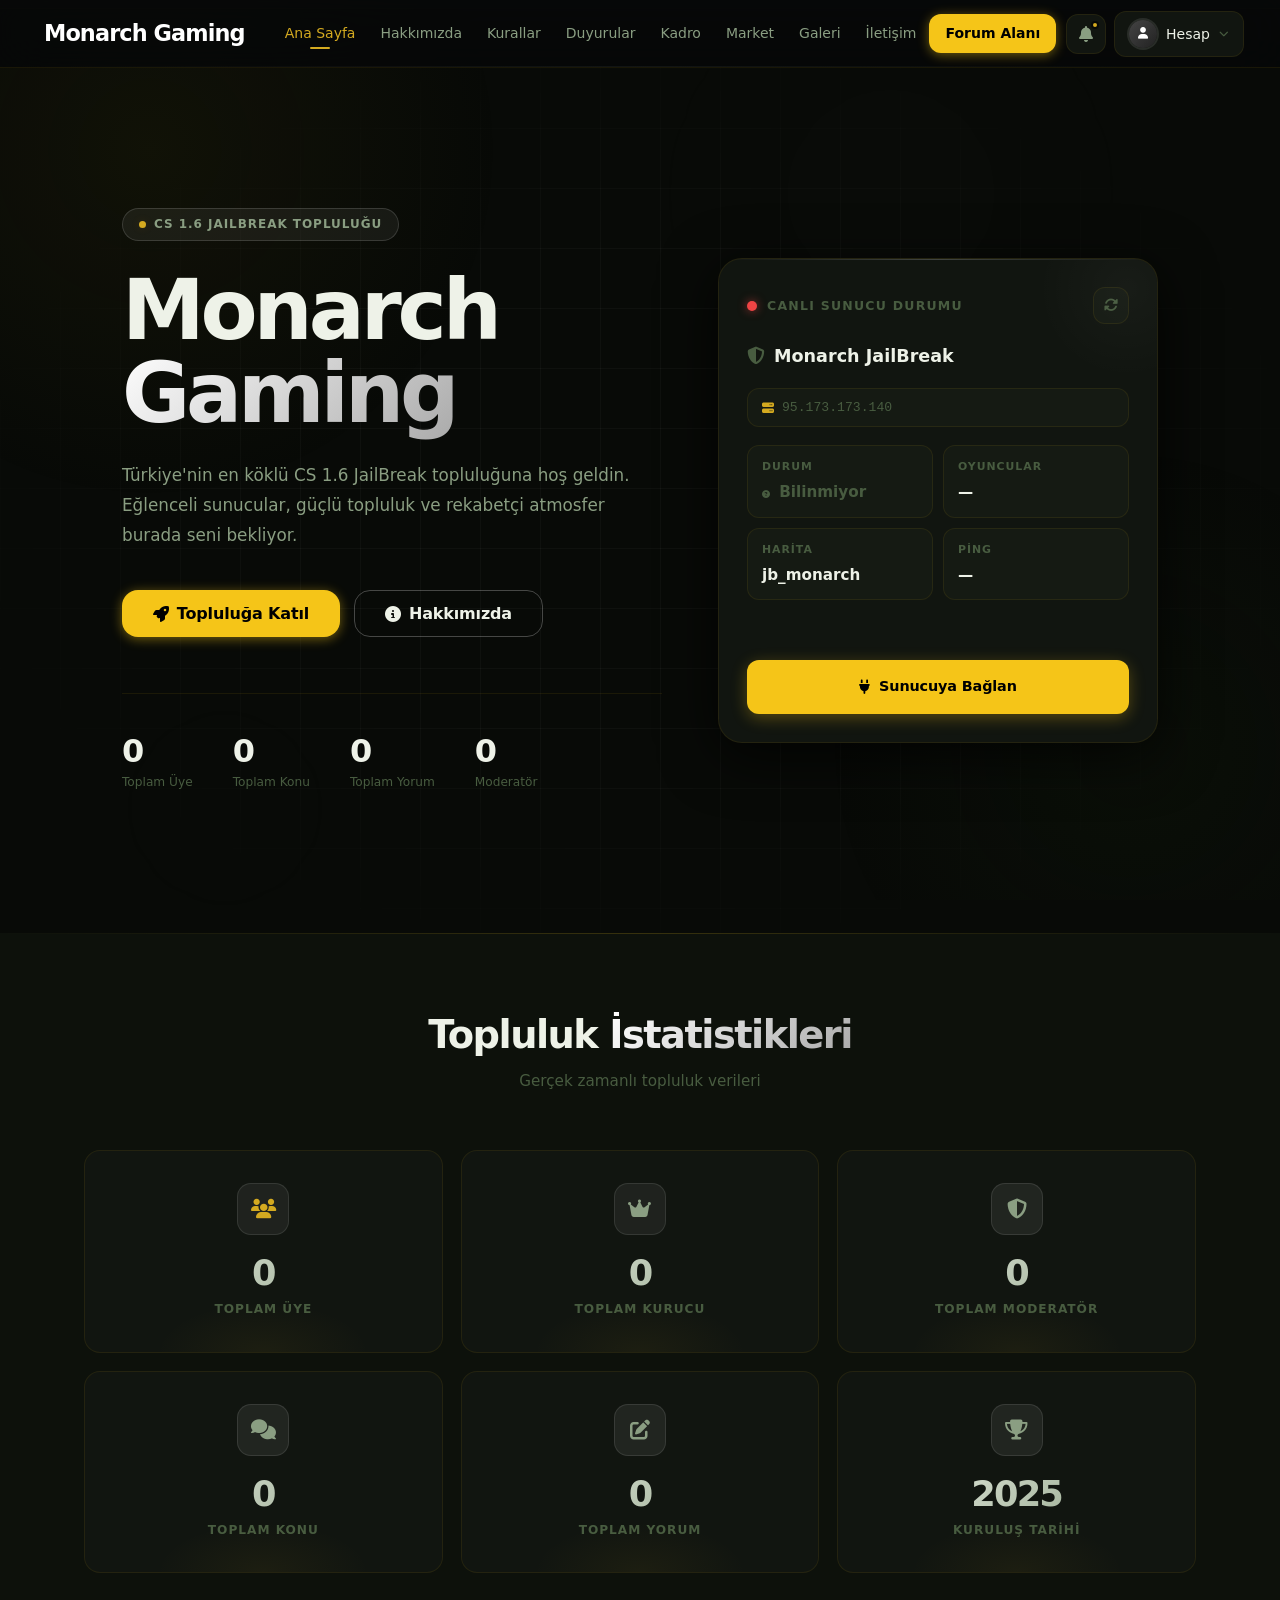
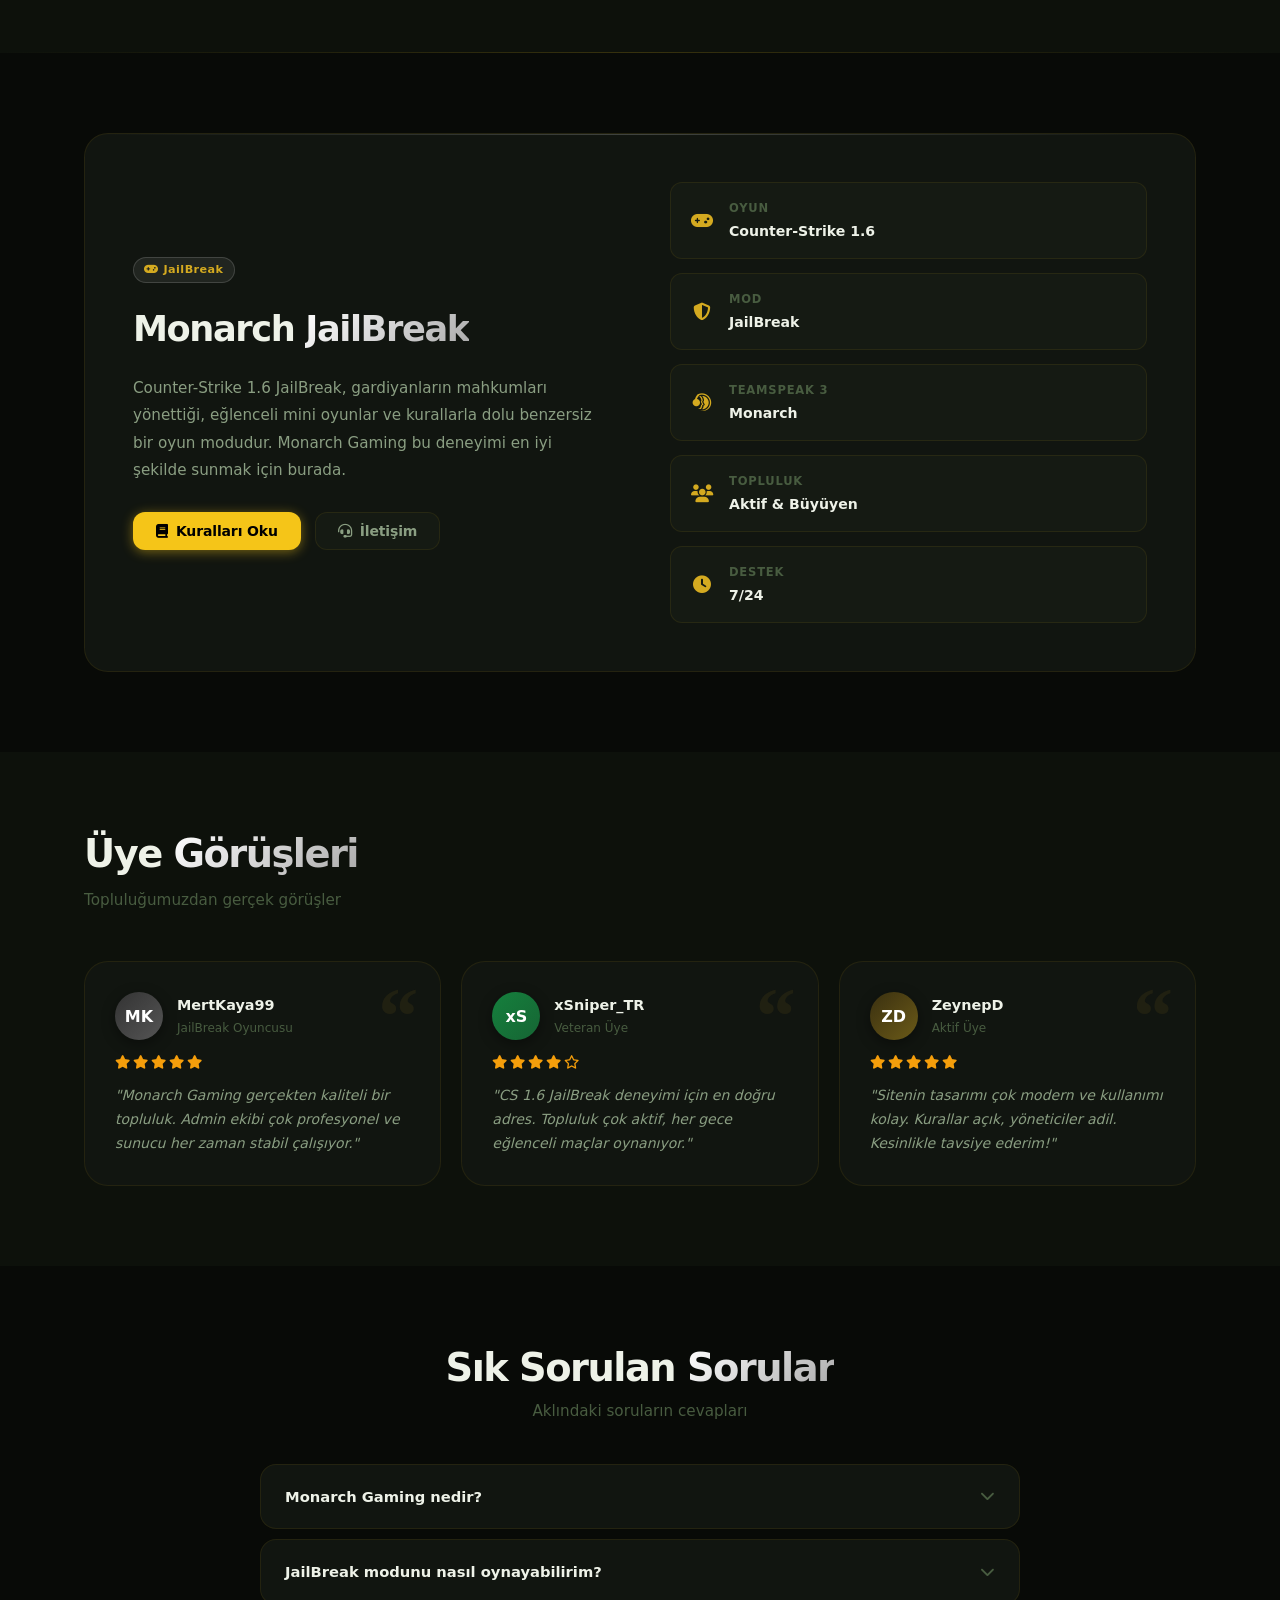
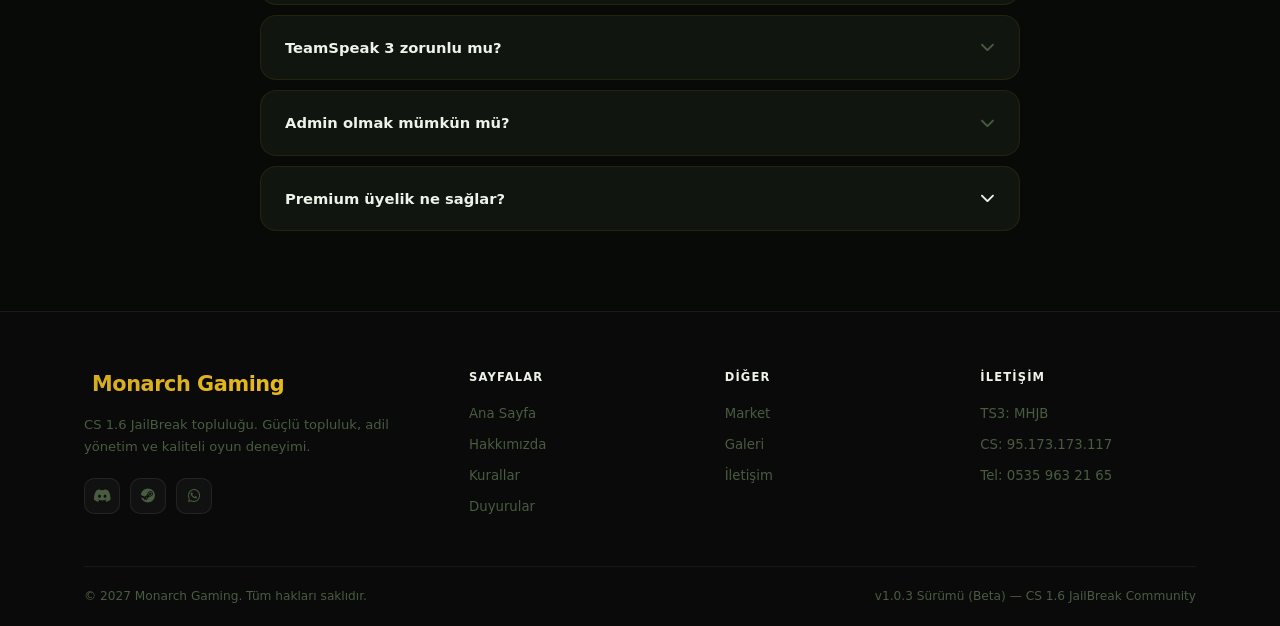
==== commit 15d7a11e: "Update script tags to remove 'js/' prefix" ====
--- a/index.html
+++ b/index.html
@@ -5,7 +5,7 @@
   <meta name="viewport" content="width=device-width, initial-scale=1.0" />
   <title>Monarch Gaming — CS 1.6 JailBreak Community</title>
   <meta name="description" content="Monarch Gaming — Türkiye'nin önde gelen CS 1.6 JailBreak topluluğu." />
-  <link rel="icon" href="images/monarch-logo.png" type="image/png" />
+<link rel="icon" href="monarch-logo.png" type="image/png" />
   <link rel="preconnect" href="https://fonts.googleapis.com" />
   <link rel="preconnect" href="https://fonts.gstatic.com" crossorigin />
   <link href="https://fonts.googleapis.com/css2?family=Poppins:ital,wght@0,300;0,400;0,500;0,600;0,700;0,800;0,900;1,400&family=JetBrains+Mono:wght@400;500;700&display=swap" rel="stylesheet" />
@@ -1753,7 +1753,7 @@
   </div>
 </footer>
 
-<script src="js/app.js"></script>
-<script src="js/forum.js"></script>
+<script src="app.js"></script>
+<script src="forum.js"></script>
 </body>
 </html>
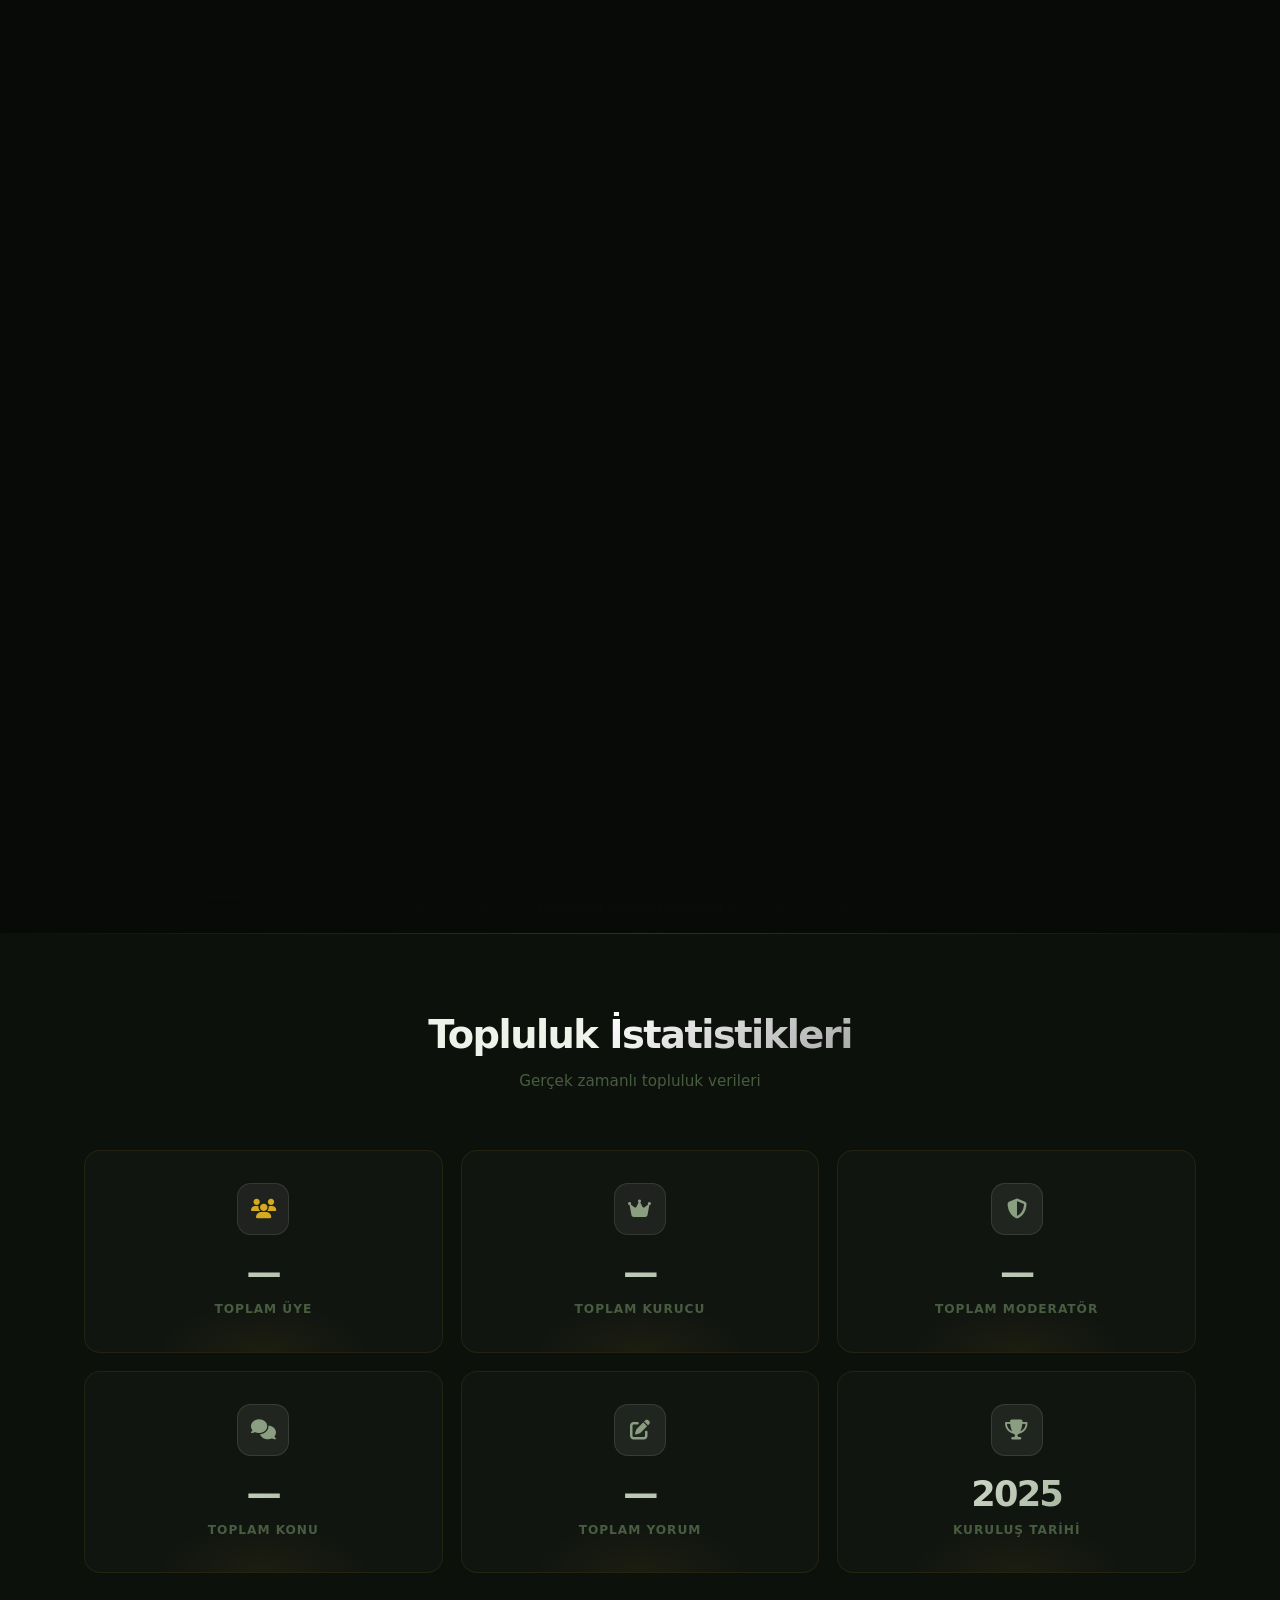
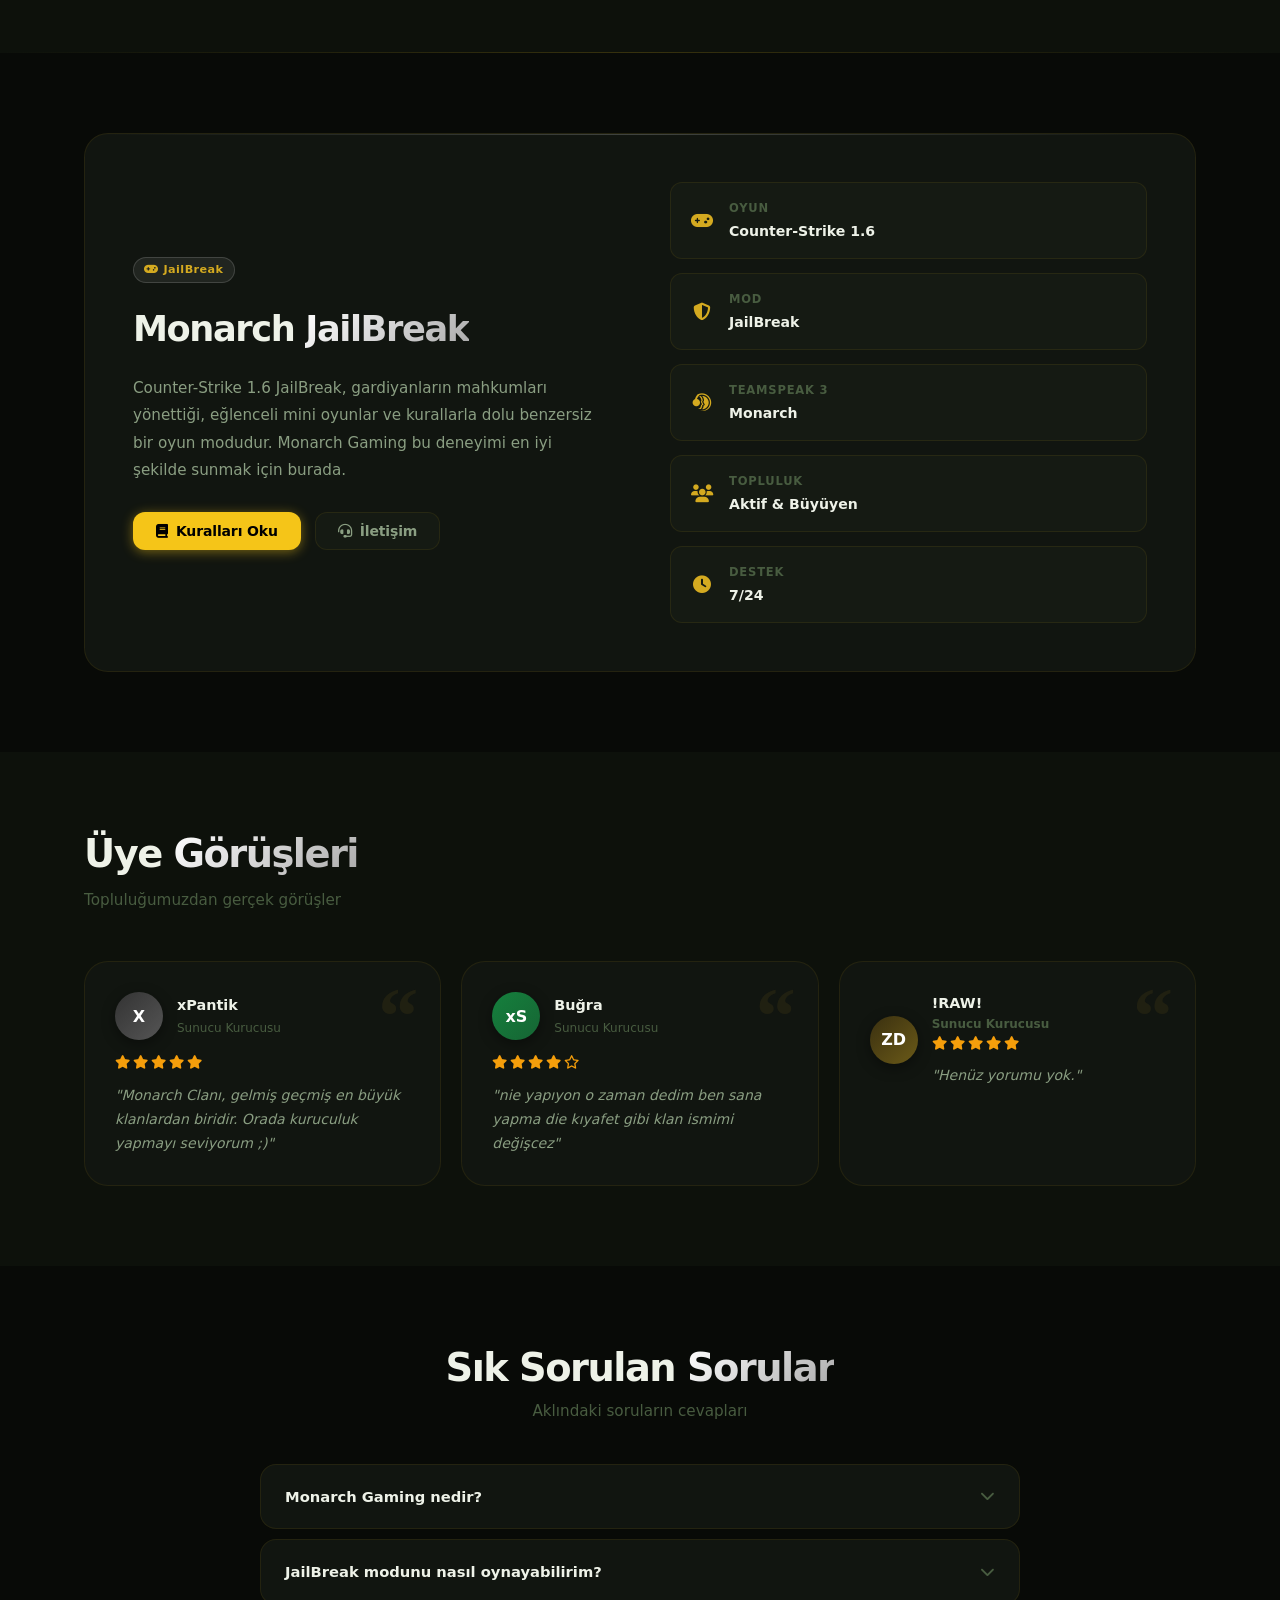
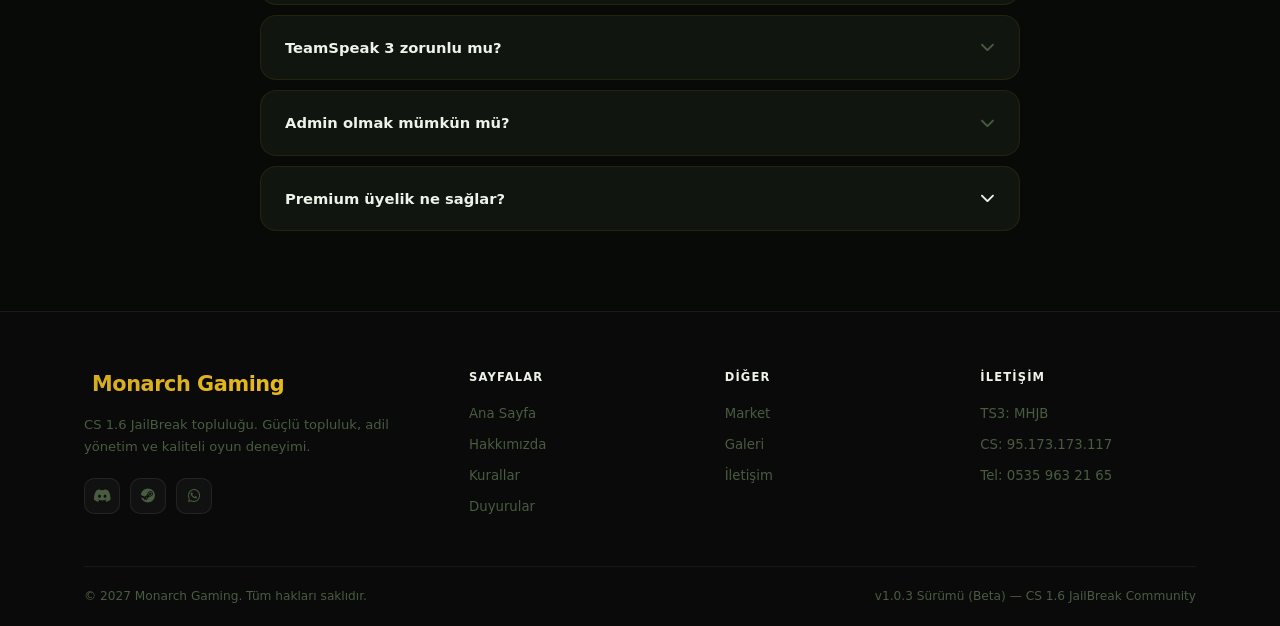
==== commit 4ccc7447: "Update index.html" ====
--- a/index.html
+++ b/index.html
@@ -14,6 +14,7 @@
 <link rel="stylesheet" href="pages.css">
 <link rel="stylesheet" href="forum.css">
 <link rel="stylesheet" href="dashboard.css">
+  <script src="https://cdn.jsdelivr.net/npm/@supabase/supabase-js@2"></script>
 </head>
 <body>
 
@@ -284,27 +285,27 @@
       <div class="reviews-grid">
         <div class="review-card">
           <div class="review-header">
-            <div class="reviewer-avatar">MK</div>
-            <div><div class="reviewer-name">MertKaya99</div><div class="reviewer-game">JailBreak Oyuncusu</div></div>
+            <div class="reviewer-avatar">X</div>
+            <div><div class="reviewer-name">xPantik</div><div class="reviewer-game">Sunucu Kurucusu</div></div>
           </div>
           <div class="review-stars"><i class="fa-solid fa-star"></i><i class="fa-solid fa-star"></i><i class="fa-solid fa-star"></i><i class="fa-solid fa-star"></i><i class="fa-solid fa-star"></i></div>
-          <p class="review-text">"Monarch Gaming gerçekten kaliteli bir topluluk. Admin ekibi çok profesyonel ve sunucu her zaman stabil çalışıyor."</p>
+          <p class="review-text">"Monarch Clanı, gelmiş geçmiş en büyük klanlardan biridir. Orada kuruculuk yapmayı seviyorum ;)"</p>
         </div>
         <div class="review-card">
           <div class="review-header">
             <div class="reviewer-avatar" style="background:linear-gradient(135deg,#15803d,#166534)">xS</div>
-            <div><div class="reviewer-name">xSniper_TR</div><div class="reviewer-game">Veteran Üye</div></div>
+            <div><div class="reviewer-name">Buğra</div><div class="reviewer-game">Sunucu Kurucusu</div></div>
           </div>
           <div class="review-stars"><i class="fa-solid fa-star"></i><i class="fa-solid fa-star"></i><i class="fa-solid fa-star"></i><i class="fa-solid fa-star"></i><i class="fa-regular fa-star"></i></div>
-          <p class="review-text">"CS 1.6 JailBreak deneyimi için en doğru adres. Topluluk çok aktif, her gece eğlenceli maçlar oynanıyor."</p>
+          <p class="review-text">"nie yapıyon o zaman dedim ben sana yapma die kıyafet gibi klan ismimi değişcez"</p>
         </div>
         <div class="review-card">
           <div class="review-header">
             <div class="reviewer-avatar" style="background:linear-gradient(135deg,#3a3010,#6b5a18)">ZD</div>
-            <div><div class="reviewer-name">ZeynepD</div><div class="reviewer-game">Aktif Üye</div></div>
+            <div><div class="reviewer-name">!RAW!<div><div class="reviewer-game">Sunucu Kurucusu</div></div>
           </div>
           <div class="review-stars"><i class="fa-solid fa-star"></i><i class="fa-solid fa-star"></i><i class="fa-solid fa-star"></i><i class="fa-solid fa-star"></i><i class="fa-solid fa-star"></i></div>
-          <p class="review-text">"Sitenin tasarımı çok modern ve kullanımı kolay. Kurallar açık, yöneticiler adil. Kesinlikle tavsiye ederim!"</p>
+          <p class="review-text">"Henüz yorumu yok."</p>
         </div>
       </div>
     </div>
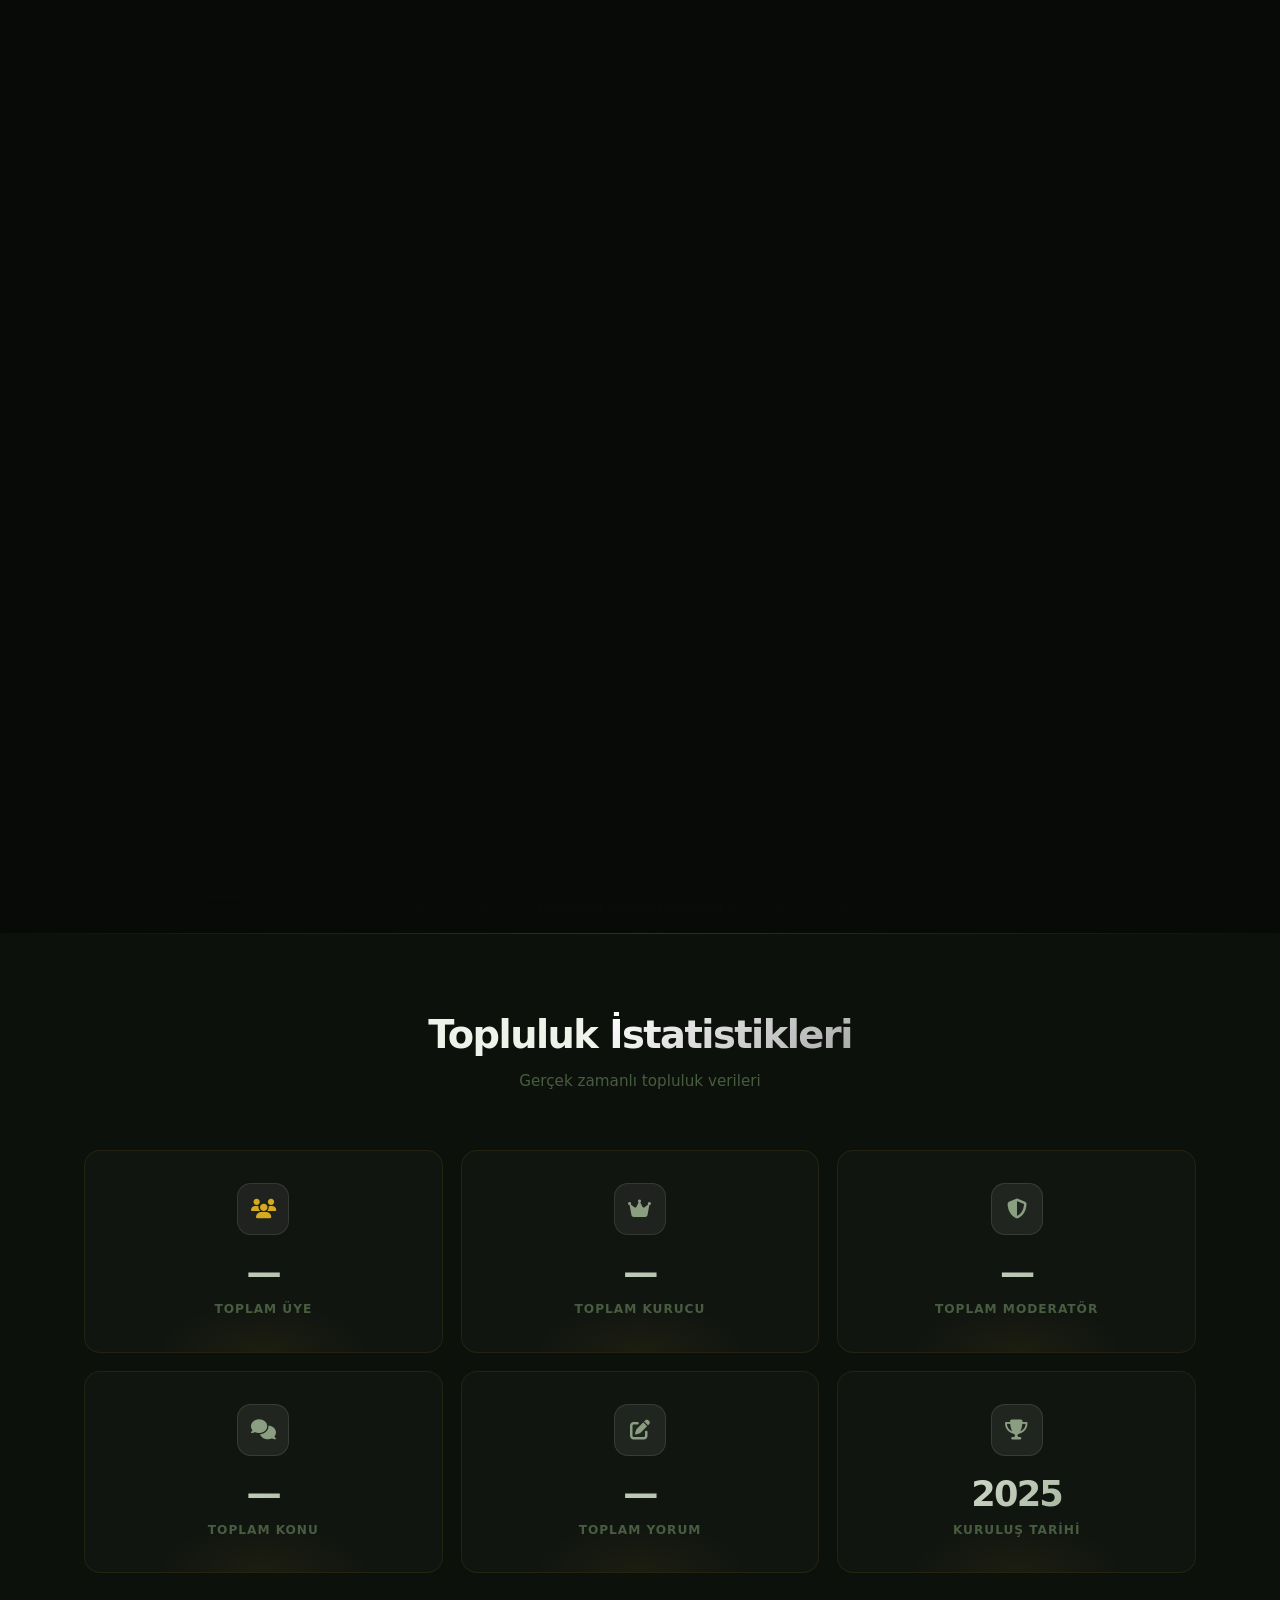
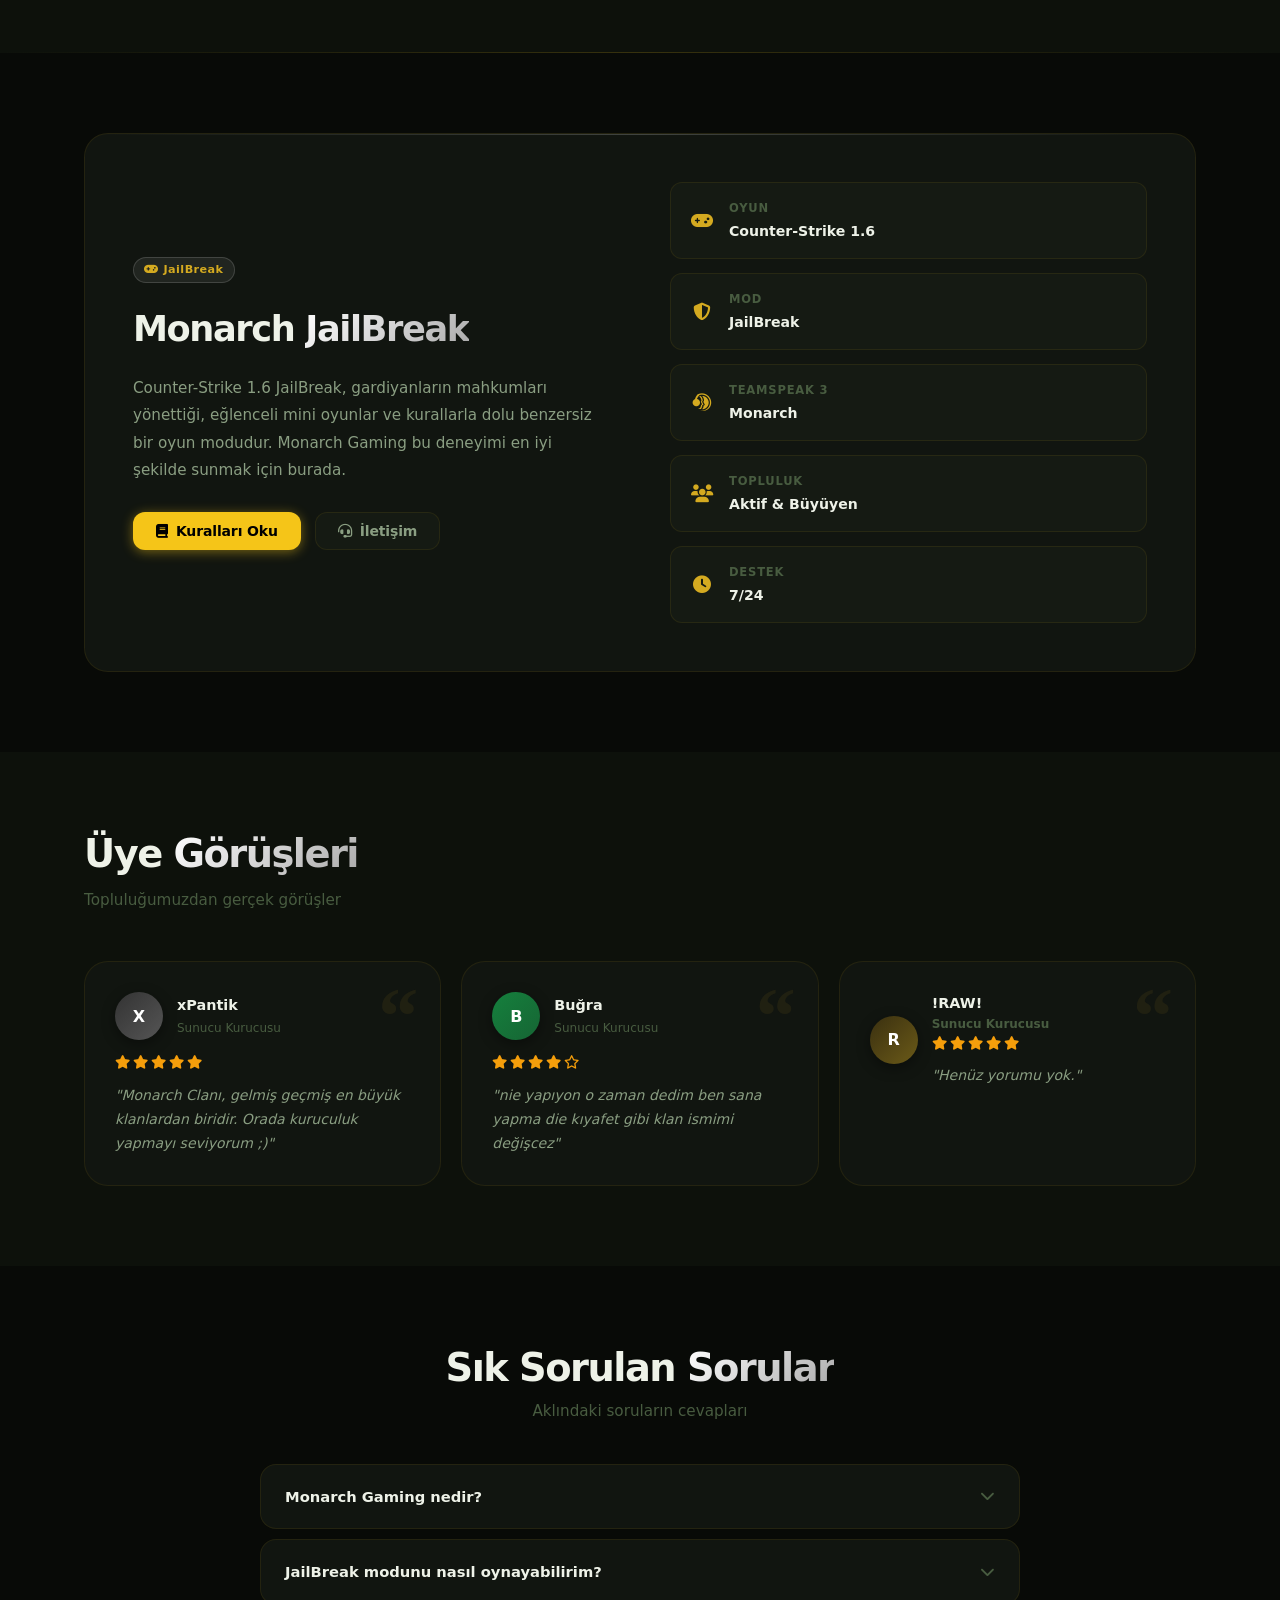
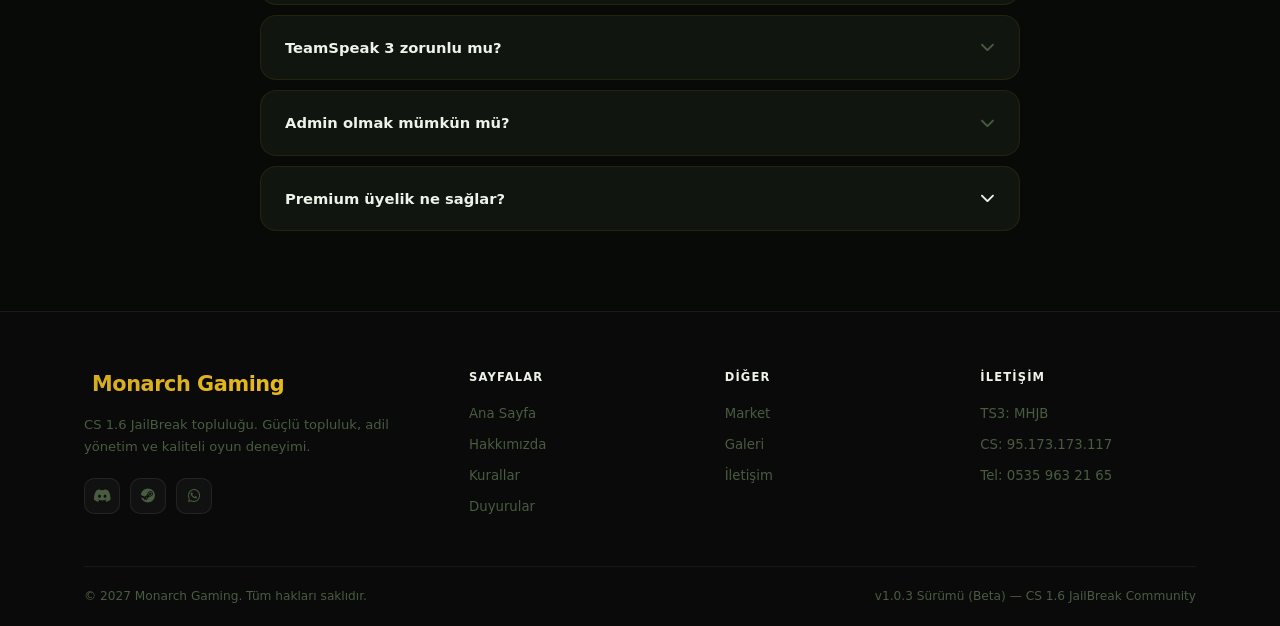
==== commit 4511078b: "Update reviewer avatars in index.html" ====
--- a/index.html
+++ b/index.html
@@ -293,7 +293,7 @@
         </div>
         <div class="review-card">
           <div class="review-header">
-            <div class="reviewer-avatar" style="background:linear-gradient(135deg,#15803d,#166534)">xS</div>
+            <div class="reviewer-avatar" style="background:linear-gradient(135deg,#15803d,#166534)">B</div>
             <div><div class="reviewer-name">Buğra</div><div class="reviewer-game">Sunucu Kurucusu</div></div>
           </div>
           <div class="review-stars"><i class="fa-solid fa-star"></i><i class="fa-solid fa-star"></i><i class="fa-solid fa-star"></i><i class="fa-solid fa-star"></i><i class="fa-regular fa-star"></i></div>
@@ -301,7 +301,7 @@
         </div>
         <div class="review-card">
           <div class="review-header">
-            <div class="reviewer-avatar" style="background:linear-gradient(135deg,#3a3010,#6b5a18)">ZD</div>
+            <div class="reviewer-avatar" style="background:linear-gradient(135deg,#3a3010,#6b5a18)">R</div>
             <div><div class="reviewer-name">!RAW!<div><div class="reviewer-game">Sunucu Kurucusu</div></div>
           </div>
           <div class="review-stars"><i class="fa-solid fa-star"></i><i class="fa-solid fa-star"></i><i class="fa-solid fa-star"></i><i class="fa-solid fa-star"></i><i class="fa-solid fa-star"></i></div>
